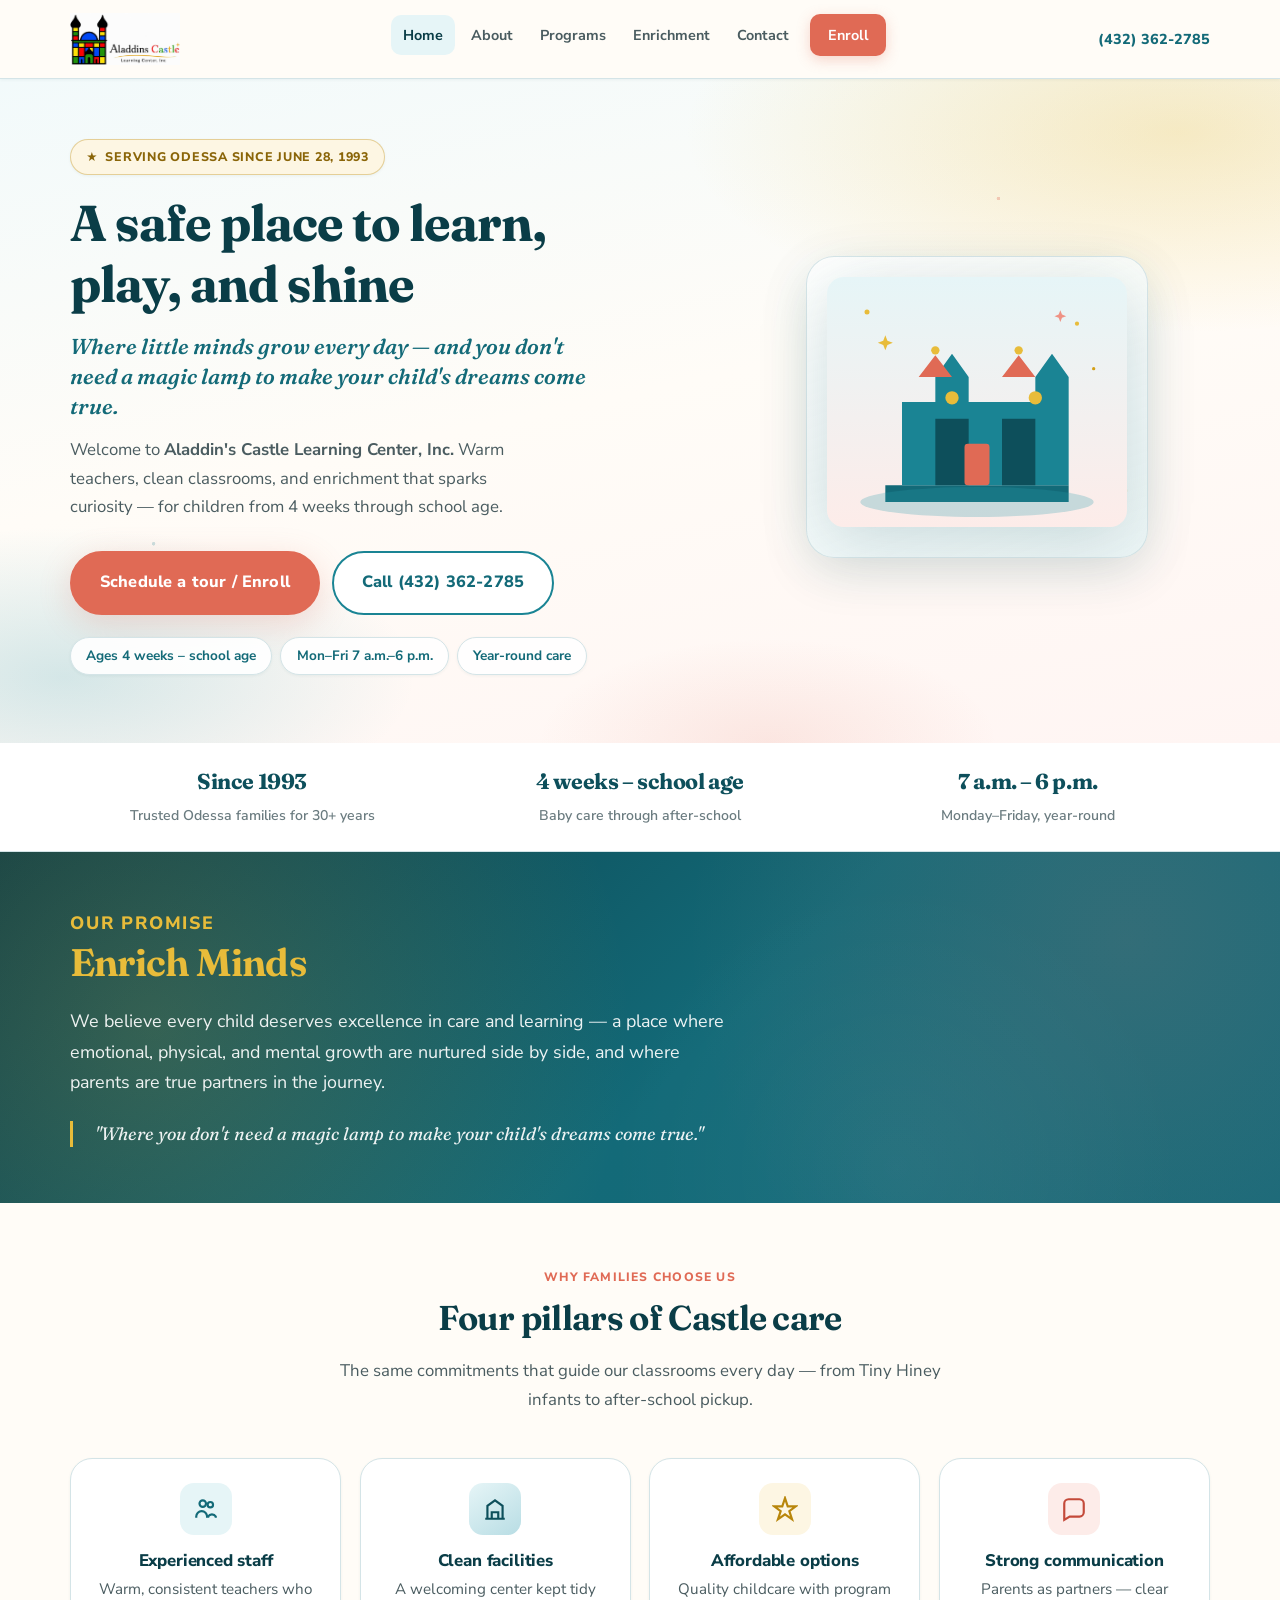
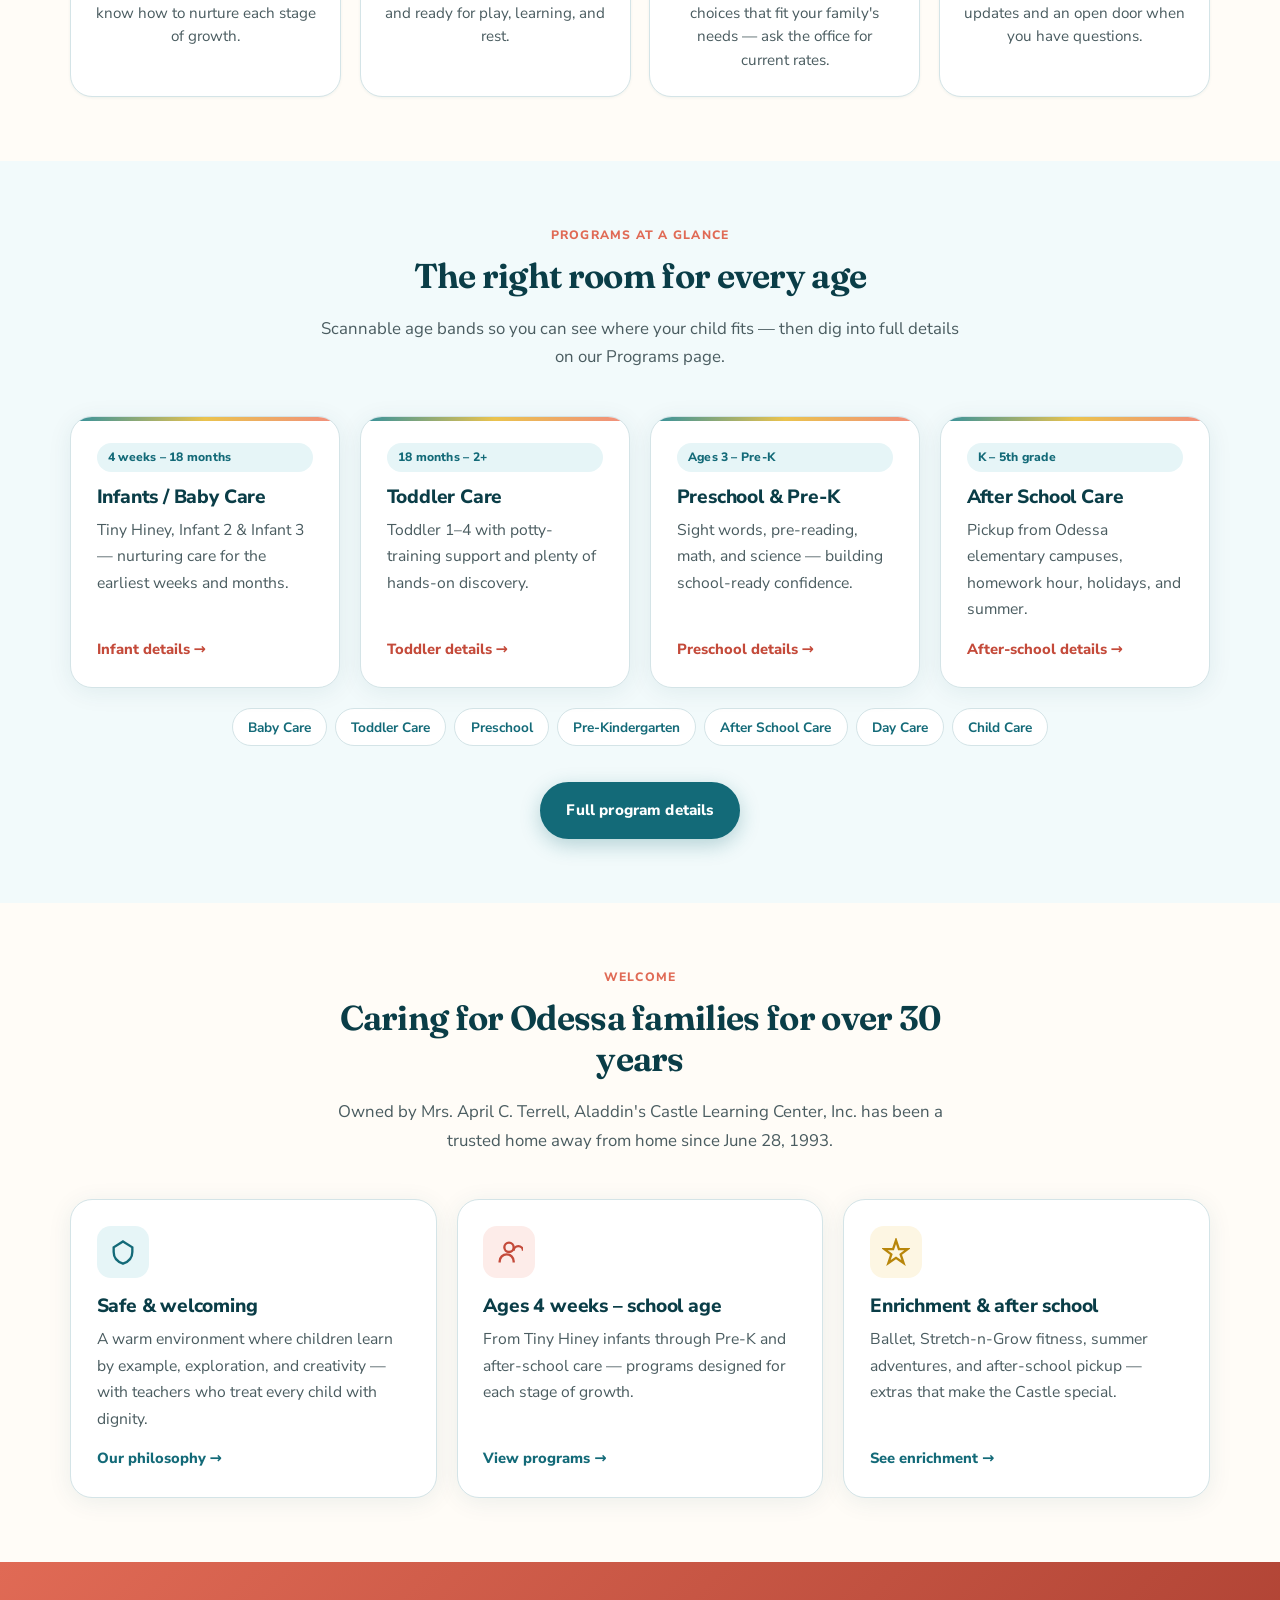
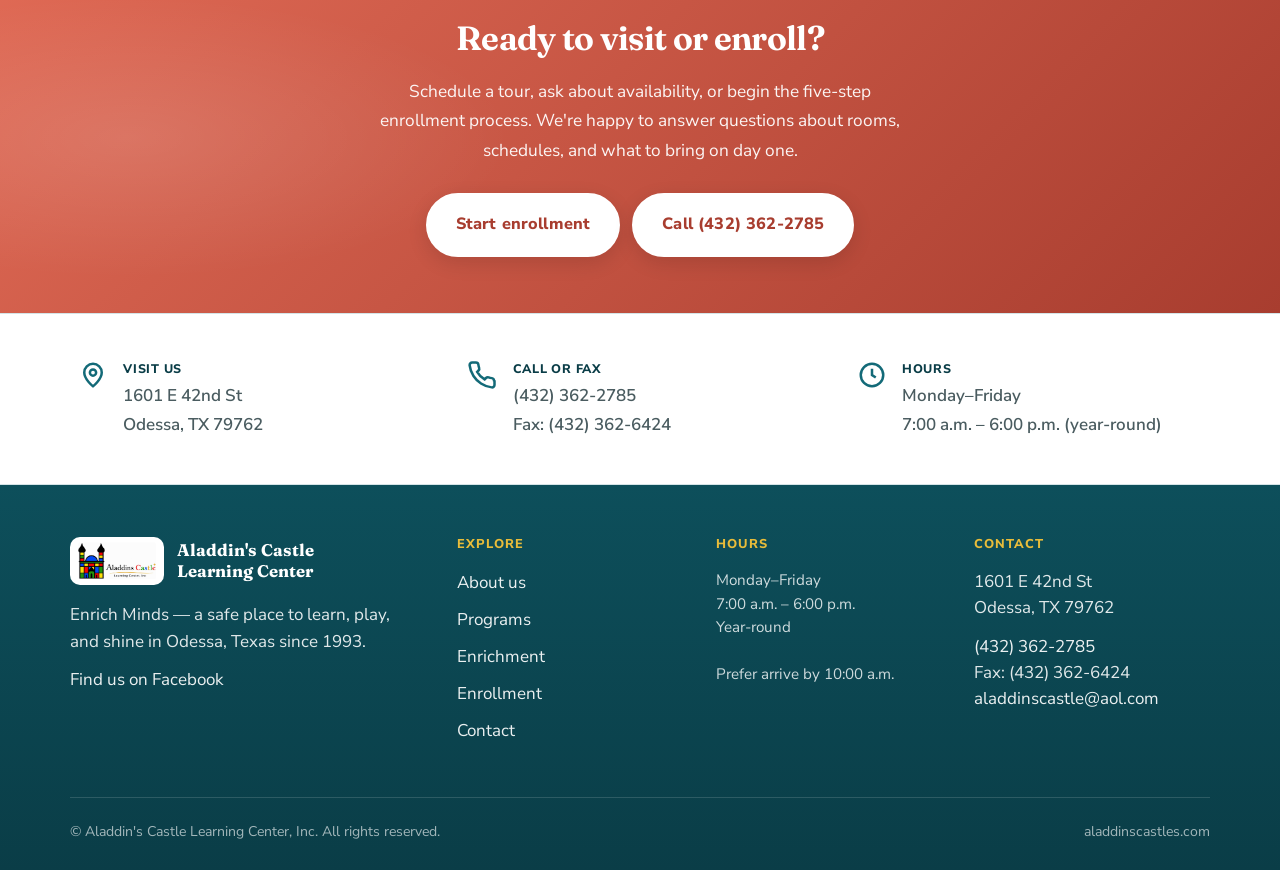
==== index.html @ ee908178 "Publish Aladdin's Castle static site for GitHub Pages" ====
<!DOCTYPE html>
<html lang="en">
<head>
  <meta charset="utf-8">
  <meta name="viewport" content="width=device-width, initial-scale=1">
  <title>Aladdin's Castle Learning Center | Odessa, TX Daycare &amp; Preschool</title>
  <meta name="description" content="Aladdin's Castle Learning Center in Odessa, TX — a safe place to learn, play, and shine since 1993. Baby care through after school. Call (432) 362-2785.">
  <link rel="preconnect" href="https://fonts.googleapis.com">
  <link rel="preconnect" href="https://fonts.gstatic.com" crossorigin>
  <link href="https://fonts.googleapis.com/css2?family=Fraunces:opsz,wght@9..144,550;9..144,650;9..144,700&family=Nunito+Sans:wght@500;600;700;800&display=swap" rel="stylesheet">
  <link rel="stylesheet" href="styles.css">
  <link rel="icon" href="data:image/svg+xml,%3Csvg xmlns='http://www.w3.org/2000/svg' viewBox='0 0 64 64'%3E%3Cpath fill='%23136a78' d='M8 52h48v4H8zm4-4h40L48 28H16zm20-36l6 8h-4v6h-4v-6h-4z'/%3E%3Ccircle cx='32' cy='14' r='3' fill='%23e8bc3a'/%3E%3C/svg%3E">
</head>
<body>
<a class="skip-link" href="#main">Skip to content</a>
<div class="page">
  <header class="site-header">
    <div class="container header-inner">
      <a class="logo" href="index.html">
        <img class="logo-img" src="assets/logo.png" width="963" height="457" alt="Aladdin's Castle Learning Center">
      </a>
      <button type="button" class="nav-toggle" aria-expanded="false" aria-controls="site-nav">
        <span class="nav-toggle-bars" aria-hidden="true"><span></span><span></span><span></span></span>
        <span class="nav-toggle-label">Menu</span>
      </button>
      <nav class="site-nav" id="site-nav" aria-label="Primary">
        <ul>
          <li><a href="index.html" aria-current="page">Home</a></li>
          <li><a href="about.html">About</a></li>
          <li><a href="programs.html">Programs</a></li>
          <li><a href="enrichment.html">Enrichment</a></li>
          <li><a href="contact.html">Contact</a></li>
          <li><a href="enrollment.html" class="nav-cta">Enroll</a></li>
        </ul>
      </nav>
      <div class="header-actions">
        <a class="header-phone" href="tel:+14323622785">(432) 362-2785</a>
      </div>
    </div>
  </header>

  <main id="main">
    <section class="hero">
      <div class="container hero-grid">
        <div>
          <p class="hero-badge"><span aria-hidden="true">★</span> Serving Odessa since June 28, 1993</p>
          <h1>A safe place to learn, play, and shine</h1>
          <p class="hero-tagline">Where little minds grow every day — and you don't need a magic lamp to make your child's dreams come true.</p>
          <p class="hero-lead">Welcome to <strong>Aladdin's Castle Learning Center, Inc.</strong> Warm teachers, clean classrooms, and enrichment that sparks curiosity — for children from 4 weeks through school age.</p>
          <div class="hero-actions">
            <a class="btn btn-coral btn-lg" href="enrollment.html">Schedule a tour / Enroll</a>
            <a class="btn btn-secondary btn-lg" href="tel:+14323622785">Call (432) 362-2785</a>
          </div>
          <div class="pill-row">
            <span class="pill">Ages 4 weeks – school age</span>
            <span class="pill">Mon–Fri 7 a.m.–6 p.m.</span>
            <span class="pill">Year-round care</span>
          </div>
        </div>
        <div class="hero-art" aria-hidden="true">
          <div class="hero-art-frame">
            <svg viewBox="0 0 360 300" role="img" aria-label="">
              <defs>
                <linearGradient id="sky" x1="0" y1="0" x2="0" y2="1">
                  <stop offset="0%" stop-color="#e6f5f7"/>
                  <stop offset="100%" stop-color="#fdece9"/>
                </linearGradient>
              </defs>
              <rect width="360" height="300" rx="20" fill="url(#sky)"/>
              <circle cx="48" cy="42" r="3" fill="#e8bc3a"/>
              <circle cx="300" cy="56" r="2.5" fill="#e8bc3a"/>
              <circle cx="320" cy="110" r="2" fill="#d4a017"/>
              <path d="M70 70l2.5 6.5 6.5 2.5-6.5 2.5L70 88l-2.5-6.5L61 79l6.5-2.5z" fill="#e8bc3a"/>
              <path d="M280 40l2 5 5 2-5 2-2 5-2-5-5-2 5-2z" fill="#f08070" opacity=".85"/>
              <path fill="#136a78" d="M70 250h220v20H70z"/>
              <path fill="#1a8494" d="M90 250V150h40v-30l20-28 20 28v30h40V150h40v-30l20-28 20 28v130H90z"/>
              <path fill="#0d4f5b" d="M130 250V170h40v80zm80 0V170h40v80z"/>
              <rect x="165" y="200" width="30" height="50" rx="4" fill="#e06a55"/>
              <circle cx="150" cy="145" r="8" fill="#e8bc3a"/>
              <circle cx="250" cy="145" r="8" fill="#e8bc3a"/>
              <path fill="#e06a55" d="M110 120l20-26 20 26zm100 0l20-26 20 26z"/>
              <circle cx="130" cy="88" r="5" fill="#e8bc3a"/>
              <circle cx="230" cy="88" r="5" fill="#e8bc3a"/>
              <ellipse cx="180" cy="270" rx="140" ry="18" fill="#2a9aad" opacity=".25"/>
            </svg>
          </div>
        </div>
      </div>
    </section>

    <div class="trust-strip">
      <div class="container trust-grid">
        <div class="trust-item">
          <strong>Since 1993</strong>
          <span>Trusted Odessa families for 30+ years</span>
        </div>
        <div class="trust-item">
          <strong>4 weeks – school age</strong>
          <span>Baby care through after-school</span>
        </div>
        <div class="trust-item">
          <strong>7 a.m. – 6 p.m.</strong>
          <span>Monday–Friday, year-round</span>
        </div>
      </div>
    </div>

    <section class="enrich-band">
      <div class="container">
        <p class="eyebrow" style="color:#e8bc3a;">Our promise</p>
        <h2>Enrich Minds</h2>
        <p>We believe every child deserves excellence in care and learning — a place where emotional, physical, and mental growth are nurtured side by side, and where parents are true partners in the journey.</p>
        <p class="enrich-quote">"Where you don't need a magic lamp to make your child's dreams come true."</p>
      </div>
    </section>

    <section class="section">
      <div class="container">
        <div class="section-header">
          <span class="eyebrow">Why families choose us</span>
          <h2>Four pillars of Castle care</h2>
          <p>The same commitments that guide our classrooms every day — from Tiny Hiney infants to after-school pickup.</p>
        </div>
        <div class="pillar-grid">
          <article class="pillar">
            <div class="pillar-icon" aria-hidden="true">
              <svg width="26" height="26" viewBox="0 0 24 24" fill="none" stroke="#136a78" stroke-width="2"><circle cx="9" cy="7" r="3"/><circle cx="16" cy="8" r="2.5"/><path d="M3 20v-1a5 5 0 0110 0v1M14 20v-1a4 4 0 017 0v1"/></svg>
            </div>
            <h3>Experienced staff</h3>
            <p>Warm, consistent teachers who know how to nurture each stage of growth.</p>
          </article>
          <article class="pillar">
            <div class="pillar-icon teal-deep" aria-hidden="true">
              <svg width="26" height="26" viewBox="0 0 24 24" fill="none" stroke="#0d4f5b" stroke-width="2"><path d="M3 21h18M5 21V9l7-5 7 5v12M9 21v-6h6v6"/></svg>
            </div>
            <h3>Clean facilities</h3>
            <p>A welcoming center kept tidy and ready for play, learning, and rest.</p>
          </article>
          <article class="pillar">
            <div class="pillar-icon gold" aria-hidden="true">
              <svg width="26" height="26" viewBox="0 0 24 24" fill="none" stroke="#b8860b" stroke-width="2"><path d="M12 2l2.5 7.5H22l-6 4.5 2.5 7.5L12 17l-6.5 4.5L8 14 2 9.5h7.5z"/></svg>
            </div>
            <h3>Affordable options</h3>
            <p>Quality childcare with program choices that fit your family's needs — ask the office for current rates.</p>
          </article>
          <article class="pillar">
            <div class="pillar-icon coral" aria-hidden="true">
              <svg width="26" height="26" viewBox="0 0 24 24" fill="none" stroke="#c44a3a" stroke-width="2"><path d="M21 15a4 4 0 01-4 4H8l-5 3V7a4 4 0 014-4h10a4 4 0 014 4z"/></svg>
            </div>
            <h3>Strong communication</h3>
            <p>Parents as partners — clear updates and an open door when you have questions.</p>
          </article>
        </div>
      </div>
    </section>

    <section class="section section-alt">
      <div class="container">
        <div class="section-header">
          <span class="eyebrow">Programs at a glance</span>
          <h2>The right room for every age</h2>
          <p>Scannable age bands so you can see where your child fits — then dig into full details on our Programs page.</p>
        </div>
        <div class="card-grid cols-4">
          <article class="card program-card">
            <span class="age-range">4 weeks – 18 months</span>
            <h3>Infants / Baby Care</h3>
            <p>Tiny Hiney, Infant 2 &amp; Infant 3 — nurturing care for the earliest weeks and months.</p>
            <a class="card-link" href="programs.html#infants">Infant details →</a>
          </article>
          <article class="card program-card">
            <span class="age-range">18 months – 2+</span>
            <h3>Toddler Care</h3>
            <p>Toddler 1–4 with potty-training support and plenty of hands-on discovery.</p>
            <a class="card-link" href="programs.html#toddlers">Toddler details →</a>
          </article>
          <article class="card program-card">
            <span class="age-range">Ages 3 – Pre-K</span>
            <h3>Preschool &amp; Pre-K</h3>
            <p>Sight words, pre-reading, math, and science — building school-ready confidence.</p>
            <a class="card-link" href="programs.html#preschool">Preschool details →</a>
          </article>
          <article class="card program-card">
            <span class="age-range">K – 5th grade</span>
            <h3>After School Care</h3>
            <p>Pickup from Odessa elementary campuses, homework hour, holidays, and summer.</p>
            <a class="card-link" href="enrichment.html#after-school">After-school details →</a>
          </article>
        </div>
        <div class="service-chips" aria-label="Services we offer">
          <span class="service-chip">Baby Care</span>
          <span class="service-chip">Toddler Care</span>
          <span class="service-chip">Preschool</span>
          <span class="service-chip">Pre-Kindergarten</span>
          <span class="service-chip">After School Care</span>
          <span class="service-chip">Day Care</span>
          <span class="service-chip">Child Care</span>
        </div>
        <p style="text-align:center;margin-top:2.25rem;margin-bottom:0;">
          <a class="btn btn-primary" href="programs.html">Full program details</a>
        </p>
      </div>
    </section>

    <section class="section">
      <div class="container">
        <div class="section-header">
          <span class="eyebrow">Welcome</span>
          <h2>Caring for Odessa families for over 30 years</h2>
          <p>Owned by Mrs. April C. Terrell, Aladdin's Castle Learning Center, Inc. has been a trusted home away from home since June 28, 1993.</p>
        </div>
        <div class="card-grid cols-3">
          <article class="card">
            <div class="card-icon" aria-hidden="true">
              <svg width="28" height="28" viewBox="0 0 24 24" fill="none" stroke="#136a78" stroke-width="2"><path d="M12 3l8 5v4c0 5-3.5 8.5-8 10-4.5-1.5-8-5-8-10V8l8-5z"/></svg>
            </div>
            <h3>Safe &amp; welcoming</h3>
            <p>A warm environment where children learn by example, exploration, and creativity — with teachers who treat every child with dignity.</p>
            <a class="card-link" href="about.html">Our philosophy →</a>
          </article>
          <article class="card">
            <div class="card-icon coral" aria-hidden="true">
              <svg width="28" height="28" viewBox="0 0 24 24" fill="none" stroke="#c44a3a" stroke-width="2"><circle cx="12" cy="8" r="4"/><path d="M4 21v-1a6 6 0 0112 0v1M16 11a4 4 0 018 0"/></svg>
            </div>
            <h3>Ages 4 weeks – school age</h3>
            <p>From Tiny Hiney infants through Pre-K and after-school care — programs designed for each stage of growth.</p>
            <a class="card-link" href="programs.html">View programs →</a>
          </article>
          <article class="card">
            <div class="card-icon gold" aria-hidden="true">
              <svg width="28" height="28" viewBox="0 0 24 24" fill="none" stroke="#b8860b" stroke-width="2"><path d="M12 2l2.5 7.5H22l-6 4.5 2.5 7.5L12 17l-6.5 4.5L8 14 2 9.5h7.5z"/></svg>
            </div>
            <h3>Enrichment &amp; after school</h3>
            <p>Ballet, Stretch-n-Grow fitness, summer adventures, and after-school pickup — extras that make the Castle special.</p>
            <a class="card-link" href="enrichment.html">See enrichment →</a>
          </article>
        </div>
      </div>
    </section>

    <section class="cta-band">
      <div class="container">
        <h2>Ready to visit or enroll?</h2>
        <p>Schedule a tour, ask about availability, or begin the five-step enrollment process. We're happy to answer questions about rooms, schedules, and what to bring on day one.</p>
        <div class="cta-actions">
          <a class="btn btn-secondary btn-lg" href="enrollment.html">Start enrollment</a>
          <a class="btn btn-secondary btn-lg" href="tel:+14323622785">Call (432) 362-2785</a>
        </div>
      </div>
    </section>

    <section class="contact-strip">
      <div class="container contact-strip-grid">
        <div class="strip-item">
          <svg viewBox="0 0 24 24" fill="none" stroke="#136a78" stroke-width="2" aria-hidden="true"><path d="M12 21s-7-5.5-7-11a7 7 0 0114 0c0 5.5-7 11-7 11z"/><circle cx="12" cy="10" r="2.5"/></svg>
          <div>
            <strong>Visit us</strong>
            <a href="https://maps.google.com/?q=1601+E+42nd+St,+Odessa,+TX+79762" target="_blank" rel="noopener noreferrer">1601 E 42nd St<br>Odessa, TX 79762</a>
          </div>
        </div>
        <div class="strip-item">
          <svg viewBox="0 0 24 24" fill="none" stroke="#136a78" stroke-width="2" aria-hidden="true"><path d="M22 16.9v3a2 2 0 01-2.2 2 19.8 19.8 0 01-8.6-3.1 19.5 19.5 0 01-6-6A19.8 19.8 0 012.1 4.2 2 2 0 014.1 2h3a2 2 0 012 1.7c.1.9.3 1.8.6 2.6a2 2 0 01-.5 2.1L8.1 9.5a16 16 0 006 6l1.1-1.1a2 2 0 012.1-.5c.8.3 1.7.5 2.6.6a2 2 0 011.7 2z"/></svg>
          <div>
            <strong>Call or fax</strong>
            <a href="tel:+14323622785">(432) 362-2785</a><br>
            <span>Fax: (432) 362-6424</span>
          </div>
        </div>
        <div class="strip-item">
          <svg viewBox="0 0 24 24" fill="none" stroke="#136a78" stroke-width="2" aria-hidden="true"><circle cx="12" cy="12" r="9"/><path d="M12 7v5l3 2"/></svg>
          <div>
            <strong>Hours</strong>
            <span>Monday–Friday<br>7:00 a.m. – 6:00 p.m. (year-round)</span>
          </div>
        </div>
      </div>
    </section>
  </main>

  <footer class="site-footer">
    <div class="container">
      <div class="footer-grid">
        <div>
          <div class="footer-brand">
            <img class="footer-logo" src="assets/logo.png" width="963" height="457" alt="">
            <strong>Aladdin's Castle<br>Learning Center</strong>
          </div>
          <p>Enrich Minds — a safe place to learn, play, and shine in Odessa, Texas since 1993.</p>
          <p><a href="https://facebook.com/146223748731965" target="_blank" rel="noopener noreferrer">Find us on Facebook</a></p>
        </div>
        <div>
          <h3>Explore</h3>
          <ul class="footer-nav">
            <li><a href="about.html">About us</a></li>
            <li><a href="programs.html">Programs</a></li>
            <li><a href="enrichment.html">Enrichment</a></li>
            <li><a href="enrollment.html">Enrollment</a></li>
            <li><a href="contact.html">Contact</a></li>
          </ul>
        </div>
        <div>
          <h3>Hours</h3>
          <p class="footer-hours">Monday–Friday<br>7:00 a.m. – 6:00 p.m.<br>Year-round<br><br>Prefer arrive by 10:00 a.m.</p>
        </div>
        <div>
          <h3>Contact</h3>
          <p>1601 E 42nd St<br>Odessa, TX 79762</p>
          <p><a href="tel:+14323622785">(432) 362-2785</a><br>
          Fax: (432) 362-6424<br>
          <a href="mailto:aladdinscastle@aol.com">aladdinscastle@aol.com</a></p>
        </div>
      </div>
      <div class="footer-bottom">
        <span>© Aladdin's Castle Learning Center, Inc. All rights reserved.</span>
        <span>aladdinscastles.com</span>
      </div>
    </div>
  </footer>
</div>
<script src="main.js"></script>
</body>
</html>
---- styles.css ----
/* Aladdin's Castle Learning Center — distinctive daycare brand
   Soft teal / warm coral / soft gold / cream — castle-inspired, not agency purple */

:root {
  --teal-950: #0a3d47;
  --teal-900: #0d4f5b;
  --teal-800: #136a78;
  --teal-700: #1a8494;
  --teal-600: #2a9aad;
  --teal-200: #b8dde4;
  --teal-100: #e6f5f7;
  --teal-50: #f2fafb;
  --coral-800: #a83d2f;
  --coral-700: #c44a3a;
  --coral-600: #e06a55;
  --coral-500: #f08070;
  --coral-100: #fdece9;
  --coral-50: #fff5f3;
  --gold-800: #8a6508;
  --gold-700: #b8860b;
  --gold-600: #d4a017;
  --gold-500: #e8bc3a;
  --gold-100: #fdf6e3;
  --gold-50: #fffbf0;
  --ink: #1a2b2e;
  --ink-muted: #4a5c60;
  --ink-soft: #6b7c80;
  --cream: #fffcf7;
  --cream-deep: #f7f0e6;
  --white: #ffffff;
  --border: #d4e4e7;
  --border-soft: #e8f0f2;
  --shadow-sm: 0 1px 3px rgba(13, 79, 91, 0.06);
  --shadow: 0 4px 24px rgba(13, 79, 91, 0.08);
  --shadow-lg: 0 16px 48px rgba(13, 79, 91, 0.12);
  --shadow-glow: 0 8px 32px rgba(224, 106, 85, 0.22);
  --radius: 14px;
  --radius-lg: 22px;
  --radius-xl: 28px;
  --font: "Nunito Sans", "Segoe UI", system-ui, -apple-system, BlinkMacSystemFont, "Helvetica Neue", Arial, sans-serif;
  --font-display: "Fraunces", Georgia, "Times New Roman", serif;
  --max: 1140px;
  --header-h: 78px;
  --ease: cubic-bezier(0.22, 1, 0.36, 1);
}

*, *::before, *::after { box-sizing: border-box; }

html { scroll-behavior: smooth; }

body {
  margin: 0;
  font-family: var(--font);
  font-size: 1.0625rem;
  line-height: 1.7;
  color: var(--ink);
  background: var(--cream);
  -webkit-font-smoothing: antialiased;
  -moz-osx-font-smoothing: grayscale;
}

img { max-width: 100%; height: auto; display: block; }

a {
  color: var(--teal-800);
  text-decoration-thickness: 1.5px;
  text-underline-offset: 3px;
  transition: color 0.15s var(--ease);
}
a:hover { color: var(--coral-700); }
a:focus-visible {
  outline: 3px solid var(--gold-500);
  outline-offset: 3px;
  border-radius: 4px;
}

h1, h2, h3, h4 {
  font-family: var(--font-display);
  line-height: 1.2;
  font-weight: 650;
  color: var(--teal-950);
  margin: 0 0 0.55em;
  letter-spacing: -0.02em;
}

h1 { font-size: clamp(2rem, 4.5vw, 3.15rem); font-weight: 700; }
h2 { font-size: clamp(1.55rem, 3.2vw, 2.15rem); }
h3 { font-size: 1.2rem; font-family: var(--font); font-weight: 800; letter-spacing: -0.01em; }
p { margin: 0 0 1em; }
ul, ol { margin: 0 0 1em; padding-left: 1.35em; }
li { margin-bottom: 0.45em; }

.container {
  width: min(100% - 2.25rem, var(--max));
  margin-inline: auto;
}

.sr-only {
  position: absolute;
  width: 1px; height: 1px;
  padding: 0; margin: -1px;
  overflow: hidden; clip: rect(0,0,0,0);
  white-space: nowrap; border: 0;
}

/* —— Header —— */
.site-header {
  position: sticky;
  top: 0;
  z-index: 100;
  background: rgba(255, 252, 247, 0.92);
  backdrop-filter: blur(14px) saturate(1.2);
  -webkit-backdrop-filter: blur(14px) saturate(1.2);
  border-bottom: 1px solid var(--border);
  box-shadow: var(--shadow-sm);
}

.header-inner {
  display: flex;
  align-items: center;
  justify-content: space-between;
  gap: 1rem;
  min-height: var(--header-h);
  padding: 0.55rem 0;
}

.logo {
  display: flex;
  align-items: center;
  gap: 0.65rem;
  text-decoration: none;
  color: var(--teal-950);
  flex-shrink: 0;
  max-width: min(280px, 58vw);
}
.logo:hover { opacity: 0.92; }
.logo:focus-visible { outline-offset: 4px; }

.logo-img {
  height: 52px;
  width: auto;
  max-width: 100%;
  object-fit: contain;
  object-position: left center;
}

.logo-fallback {
  display: flex;
  flex-direction: column;
  line-height: 1.15;
}
.logo-fallback strong {
  font-family: var(--font-display);
  font-size: 1.05rem;
  letter-spacing: -0.02em;
}
.logo-fallback span {
  font-size: 0.72rem;
  font-weight: 700;
  color: var(--coral-600);
  letter-spacing: 0.03em;
  text-transform: uppercase;
}

.header-actions {
  display: none;
  align-items: center;
  gap: 0.65rem;
  flex-shrink: 0;
}
@media (min-width: 1100px) {
  .header-actions { display: flex; }
}

.header-phone {
  display: inline-flex;
  align-items: center;
  gap: 0.35rem;
  font-weight: 800;
  font-size: 0.9rem;
  color: var(--teal-800);
  text-decoration: none;
  white-space: nowrap;
}
.header-phone:hover { color: var(--coral-700); }

.nav-toggle {
  display: none;
  align-items: center;
  justify-content: center;
  gap: 0.45rem;
  background: var(--teal-100);
  border: 2px solid var(--teal-700);
  border-radius: 10px;
  padding: 0.5rem 0.85rem;
  cursor: pointer;
  color: var(--teal-900);
  font-size: 0.85rem;
  font-weight: 800;
  font-family: inherit;
}
.nav-toggle:focus-visible {
  outline: 3px solid var(--gold-500);
  outline-offset: 2px;
}
.nav-toggle-bars {
  display: flex;
  flex-direction: column;
  gap: 4px;
  width: 18px;
}
.nav-toggle-bars span {
  display: block;
  height: 2.5px;
  background: var(--teal-900);
  border-radius: 2px;
  transition: transform 0.2s var(--ease), opacity 0.2s;
}
.nav-toggle[aria-expanded="true"] .nav-toggle-bars span:nth-child(1) {
  transform: translateY(6.5px) rotate(45deg);
}
.nav-toggle[aria-expanded="true"] .nav-toggle-bars span:nth-child(2) {
  opacity: 0;
}
.nav-toggle[aria-expanded="true"] .nav-toggle-bars span:nth-child(3) {
  transform: translateY(-6.5px) rotate(-45deg);
}

.site-nav ul {
  display: flex;
  flex-wrap: wrap;
  gap: 0.1rem 0.2rem;
  list-style: none;
  margin: 0;
  padding: 0;
  align-items: center;
}

.site-nav a {
  display: block;
  padding: 0.5rem 0.75rem;
  text-decoration: none;
  color: var(--ink-muted);
  font-weight: 700;
  font-size: 0.9rem;
  border-radius: 10px;
  transition: background 0.15s, color 0.15s;
}
.site-nav a:hover,
.site-nav a[aria-current="page"] {
  background: var(--teal-100);
  color: var(--teal-950);
}
.site-nav a.nav-cta {
  background: var(--coral-600);
  color: var(--white);
  margin-left: 0.35rem;
  padding: 0.55rem 1.1rem;
  box-shadow: 0 4px 14px rgba(224, 106, 85, 0.28);
}
.site-nav a.nav-cta:hover,
.site-nav a.nav-cta[aria-current="page"] {
  background: var(--coral-700);
  color: var(--white);
}

@media (max-width: 900px) {
  .nav-toggle { display: inline-flex; }
  .site-header { position: relative; }
  .site-header .container { position: relative; }
  .site-nav {
    display: none;
    position: absolute;
    left: 0; right: 0;
    top: 100%;
    background: var(--cream);
    border-bottom: 1px solid var(--border);
    box-shadow: var(--shadow-lg);
    padding: 0.85rem 1.15rem 1.35rem;
    z-index: 99;
  }
  .site-nav.is-open { display: block; }
  .site-nav ul {
    flex-direction: column;
    align-items: stretch;
    gap: 0.3rem;
  }
  .site-nav a {
    padding: 0.85rem 1rem;
    font-size: 1.05rem;
  }
  .site-nav a.nav-cta {
    margin-left: 0;
    text-align: center;
    margin-top: 0.35rem;
  }
  .logo-img { height: 44px; }
}

/* —— Hero —— */
.hero {
  position: relative;
  overflow: hidden;
  background:
    radial-gradient(ellipse 70% 55% at 92% 8%, rgba(232, 188, 58, 0.28), transparent 55%),
    radial-gradient(ellipse 55% 45% at 5% 90%, rgba(42, 154, 173, 0.2), transparent 50%),
    radial-gradient(ellipse 40% 35% at 60% 100%, rgba(224, 106, 85, 0.12), transparent 45%),
    linear-gradient(168deg, var(--teal-50) 0%, var(--cream) 48%, var(--coral-50) 100%);
  padding: 3.75rem 0 4.25rem;
}

.hero::after {
  content: "";
  position: absolute;
  inset: 0;
  background-image:
    radial-gradient(circle at 18% 22%, rgba(232, 188, 58, 0.45) 0 1.5px, transparent 2px),
    radial-gradient(circle at 78% 18%, rgba(224, 106, 85, 0.35) 0 1.5px, transparent 2px),
    radial-gradient(circle at 88% 62%, rgba(232, 188, 58, 0.4) 0 1px, transparent 2px),
    radial-gradient(circle at 12% 70%, rgba(26, 132, 148, 0.25) 0 1.5px, transparent 2px);
  pointer-events: none;
  opacity: 0.9;
}

.hero .container { position: relative; z-index: 1; }

.hero-grid {
  display: grid;
  gap: 2.75rem;
  align-items: center;
}
@media (min-width: 860px) {
  .hero-grid {
    grid-template-columns: 1.2fr 0.9fr;
    gap: 3.25rem;
  }
}

.hero-badge {
  display: inline-flex;
  align-items: center;
  gap: 0.45rem;
  background: var(--gold-100);
  color: var(--gold-800);
  font-size: 0.78rem;
  font-weight: 800;
  letter-spacing: 0.06em;
  text-transform: uppercase;
  padding: 0.4rem 0.95rem;
  border-radius: 999px;
  border: 1px solid rgba(184, 134, 11, 0.35);
  margin-bottom: 1.15rem;
  box-shadow: var(--shadow-sm);
}

.hero h1 { margin-bottom: 0.35em; max-width: 16ch; }

.hero-tagline {
  font-family: var(--font-display);
  font-size: clamp(1.1rem, 2.4vw, 1.35rem);
  color: var(--teal-800);
  font-weight: 550;
  font-style: italic;
  margin-bottom: 0.85rem;
  max-width: 38ch;
  line-height: 1.4;
}

.hero-lead {
  color: var(--ink-muted);
  max-width: 44ch;
  margin-bottom: 1.85rem;
  font-size: 1.05rem;
}

.hero-actions {
  display: flex;
  flex-wrap: wrap;
  gap: 0.75rem;
  margin-bottom: 0.25rem;
}

.hero-art {
  display: flex;
  justify-content: center;
  align-items: center;
  position: relative;
}
.hero-art svg {
  width: min(100%, 380px);
  height: auto;
  filter: drop-shadow(0 12px 32px rgba(13, 79, 91, 0.18));
}
.hero-art-frame {
  background: linear-gradient(160deg, rgba(255,255,255,0.85), rgba(230,245,247,0.7));
  border: 1px solid rgba(212, 228, 231, 0.9);
  border-radius: var(--radius-xl);
  padding: 1.25rem;
  box-shadow: var(--shadow-lg);
}

/* —— Buttons —— */
.btn {
  display: inline-flex;
  align-items: center;
  justify-content: center;
  gap: 0.45rem;
  padding: 0.85rem 1.5rem;
  font-weight: 800;
  font-size: 0.95rem;
  border-radius: 999px;
  text-decoration: none;
  border: 2px solid transparent;
  cursor: pointer;
  transition: background 0.15s, color 0.15s, border-color 0.15s, transform 0.12s, box-shadow 0.15s;
  font-family: inherit;
  letter-spacing: 0.01em;
}
.btn:active { transform: scale(0.98); }
.btn:focus-visible {
  outline: 3px solid var(--gold-500);
  outline-offset: 3px;
}

.btn-primary {
  background: var(--teal-800);
  color: var(--white);
  border-color: var(--teal-800);
  box-shadow: 0 6px 20px rgba(19, 106, 120, 0.28);
}
.btn-primary:hover {
  background: var(--teal-950);
  color: var(--white);
  border-color: var(--teal-950);
  box-shadow: 0 8px 24px rgba(13, 79, 91, 0.32);
}

.btn-secondary {
  background: var(--white);
  color: var(--teal-800);
  border-color: var(--teal-700);
}
.btn-secondary:hover {
  background: var(--teal-100);
  color: var(--teal-950);
}

.btn-coral {
  background: var(--coral-600);
  color: var(--white);
  border-color: var(--coral-600);
  box-shadow: var(--shadow-glow);
}
.btn-coral:hover {
  background: var(--coral-700);
  color: var(--white);
  border-color: var(--coral-700);
}

.btn-ghost {
  background: transparent;
  color: var(--teal-800);
  border-color: transparent;
  text-decoration: underline;
  text-underline-offset: 3px;
  padding-inline: 0.75rem;
}
.btn-ghost:hover { color: var(--coral-700); background: transparent; }

.btn-lg {
  padding: 1rem 1.75rem;
  font-size: 1.02rem;
}

/* —— Sections —— */
.section {
  padding: 4rem 0;
}
.section-alt {
  background: var(--teal-50);
}
.section-gold {
  background: linear-gradient(180deg, var(--gold-50) 0%, var(--cream) 100%);
}
.section-cream {
  background: var(--cream-deep);
}

.section-header {
  text-align: center;
  max-width: 40rem;
  margin: 0 auto 2.75rem;
}
.section-header p {
  color: var(--ink-muted);
  margin-bottom: 0;
  font-size: 1.05rem;
}

.eyebrow {
  display: block;
  font-size: 0.76rem;
  font-weight: 800;
  letter-spacing: 0.1em;
  text-transform: uppercase;
  color: var(--coral-600);
  margin-bottom: 0.55rem;
}

/* —— Trust / stats strip —— */
.trust-strip {
  background: var(--white);
  border-bottom: 1px solid var(--border);
  padding: 1.35rem 0;
}
.trust-grid {
  display: grid;
  gap: 1rem;
  grid-template-columns: 1fr;
  text-align: center;
}
@media (min-width: 640px) {
  .trust-grid { grid-template-columns: repeat(3, 1fr); gap: 1.5rem; }
}
.trust-item strong {
  display: block;
  font-family: var(--font-display);
  font-size: 1.35rem;
  color: var(--teal-900);
  font-weight: 700;
  letter-spacing: -0.02em;
}
.trust-item span {
  font-size: 0.88rem;
  color: var(--ink-soft);
  font-weight: 600;
}

/* —— Pillars —— */
.pillar-grid {
  display: grid;
  gap: 1.15rem;
  grid-template-columns: 1fr;
}
@media (min-width: 560px) {
  .pillar-grid { grid-template-columns: repeat(2, 1fr); }
}
@media (min-width: 900px) {
  .pillar-grid { grid-template-columns: repeat(4, 1fr); }
}

.pillar {
  background: var(--white);
  border: 1px solid var(--border);
  border-radius: var(--radius-lg);
  padding: 1.5rem 1.35rem;
  text-align: center;
  box-shadow: var(--shadow-sm);
  transition: transform 0.2s var(--ease), box-shadow 0.2s;
}
.pillar:hover {
  transform: translateY(-3px);
  box-shadow: var(--shadow);
}
.pillar-icon {
  width: 52px;
  height: 52px;
  margin: 0 auto 1rem;
  border-radius: 14px;
  display: flex;
  align-items: center;
  justify-content: center;
  background: var(--teal-100);
}
.pillar-icon.coral { background: var(--coral-100); }
.pillar-icon.gold { background: var(--gold-100); }
.pillar-icon.teal-deep { background: linear-gradient(145deg, var(--teal-100), var(--teal-200)); }
.pillar h3 {
  font-size: 1.05rem;
  margin-bottom: 0.4em;
}
.pillar p {
  color: var(--ink-muted);
  font-size: 0.95rem;
  margin: 0;
  line-height: 1.55;
}

/* —— Cards —— */
.card-grid {
  display: grid;
  gap: 1.25rem;
  grid-template-columns: 1fr;
}
@media (min-width: 560px) {
  .card-grid { grid-template-columns: repeat(2, 1fr); }
}
@media (min-width: 900px) {
  .card-grid.cols-3 { grid-template-columns: repeat(3, 1fr); }
  .card-grid.cols-4 { grid-template-columns: repeat(4, 1fr); }
}

.card {
  background: var(--white);
  border: 1px solid var(--border);
  border-radius: var(--radius-lg);
  padding: 1.6rem;
  box-shadow: var(--shadow);
  transition: box-shadow 0.22s var(--ease), transform 0.22s var(--ease), border-color 0.22s;
  display: flex;
  flex-direction: column;
}
.card:hover {
  box-shadow: var(--shadow-lg);
  transform: translateY(-3px);
  border-color: var(--teal-200);
}
.card-icon {
  width: 52px;
  height: 52px;
  margin-bottom: 1.1rem;
  border-radius: 14px;
  display: flex;
  align-items: center;
  justify-content: center;
  background: var(--teal-100);
  flex-shrink: 0;
}
.card-icon.coral { background: var(--coral-100); }
.card-icon.gold { background: var(--gold-100); }
.card h3 { margin-bottom: 0.4em; }
.card p {
  color: var(--ink-muted);
  font-size: 0.98rem;
  margin-bottom: 0.85rem;
  flex: 1;
}
.card a.card-link {
  font-weight: 800;
  font-size: 0.92rem;
  text-decoration: none;
  margin-top: auto;
}
.card a.card-link:hover { text-decoration: underline; }

.age-range {
  display: inline-block;
  font-size: 0.76rem;
  font-weight: 800;
  color: var(--teal-800);
  background: var(--teal-100);
  padding: 0.28rem 0.7rem;
  border-radius: 999px;
  margin-bottom: 0.85rem;
  letter-spacing: 0.02em;
}

.program-card {
  position: relative;
  overflow: hidden;
}
.program-card::before {
  content: "";
  position: absolute;
  top: 0; left: 0; right: 0;
  height: 4px;
  background: linear-gradient(90deg, var(--teal-700), var(--gold-500), var(--coral-500));
  opacity: 0.9;
}
.program-card a.card-link { color: var(--coral-700); }

/* —— Enrich Minds band —— */
.enrich-band {
  background: linear-gradient(135deg, var(--teal-950) 0%, var(--teal-800) 55%, #156a7a 100%);
  color: var(--white);
  padding: 3.5rem 0;
  position: relative;
  overflow: hidden;
}
.enrich-band::before {
  content: "";
  position: absolute;
  inset: 0;
  background:
    radial-gradient(circle at 12% 50%, rgba(232, 188, 58, 0.18), transparent 42%),
    radial-gradient(circle at 88% 25%, rgba(240, 128, 112, 0.14), transparent 38%),
    radial-gradient(circle at 70% 90%, rgba(255,255,255,0.05), transparent 30%);
  pointer-events: none;
}
.enrich-band .container { position: relative; }
.enrich-band h2 {
  color: var(--gold-500);
  font-size: clamp(1.75rem, 3.5vw, 2.4rem);
}
.enrich-band p {
  color: rgba(255,255,255,0.92);
  max-width: 42rem;
  font-size: 1.12rem;
  margin-bottom: 0;
}
.enrich-quote {
  font-family: var(--font-display);
  font-style: italic;
  font-size: clamp(1.15rem, 2.2vw, 1.35rem);
  border-left: 3px solid var(--gold-500);
  padding-left: 1.35rem;
  margin-top: 1.5rem;
  color: rgba(255,255,255,0.97);
  line-height: 1.45;
  max-width: 36rem;
}

/* —— Contact strip —— */
.contact-strip {
  background: var(--white);
  border-top: 1px solid var(--border);
  border-bottom: 1px solid var(--border);
  padding: 2.25rem 0;
}
.contact-strip-grid {
  display: grid;
  gap: 1.35rem;
}
@media (min-width: 700px) {
  .contact-strip-grid {
    grid-template-columns: repeat(3, 1fr);
    gap: 1.75rem;
  }
}
.strip-item {
  display: flex;
  gap: 0.95rem;
  align-items: flex-start;
  padding: 0.5rem;
  border-radius: var(--radius);
}
.strip-item svg {
  flex-shrink: 0;
  width: 30px;
  height: 30px;
  margin-top: 2px;
}
.strip-item strong {
  display: block;
  color: var(--teal-950);
  font-size: 0.78rem;
  text-transform: uppercase;
  letter-spacing: 0.06em;
  margin-bottom: 0.2rem;
  font-weight: 800;
}
.strip-item a, .strip-item span {
  color: var(--ink-muted);
  text-decoration: none;
  font-weight: 600;
  line-height: 1.45;
}
.strip-item a:hover { color: var(--coral-700); text-decoration: underline; }

/* —— CTA band —— */
.cta-band {
  background:
    radial-gradient(ellipse 60% 80% at 10% 50%, rgba(255,255,255,0.12), transparent 50%),
    linear-gradient(135deg, var(--coral-600) 0%, var(--coral-800) 100%);
  color: var(--white);
  padding: 3.5rem 0;
  text-align: center;
  position: relative;
  overflow: hidden;
}
.cta-band h2 {
  color: var(--white);
  font-size: clamp(1.6rem, 3vw, 2.1rem);
}
.cta-band p {
  color: rgba(255,255,255,0.94);
  max-width: 34rem;
  margin: 0 auto 1.75rem;
  font-size: 1.08rem;
}
.cta-band .btn-secondary {
  background: var(--white);
  color: var(--coral-800);
  border-color: var(--white);
  box-shadow: 0 6px 20px rgba(0,0,0,0.12);
}
.cta-band .btn-secondary:hover {
  background: var(--gold-100);
  color: var(--coral-800);
  border-color: var(--gold-100);
}
.cta-actions {
  display: flex;
  flex-wrap: wrap;
  gap: 0.75rem;
  justify-content: center;
}

/* —— Page hero (inner pages) —— */
.page-hero {
  position: relative;
  overflow: hidden;
  background:
    radial-gradient(ellipse 50% 80% at 95% 20%, rgba(232, 188, 58, 0.2), transparent 50%),
    linear-gradient(135deg, var(--teal-50) 0%, var(--cream) 55%, var(--gold-50) 100%);
  padding: 3rem 0 2.75rem;
  border-bottom: 1px solid var(--border);
}
.page-hero h1 { margin-bottom: 0.35em; }
.page-hero .lead {
  color: var(--ink-muted);
  max-width: 42rem;
  margin: 0;
  font-size: 1.12rem;
  line-height: 1.6;
}
.page-hero-actions {
  display: flex;
  flex-wrap: wrap;
  gap: 0.65rem;
  margin-top: 1.5rem;
}

/* —— Content layout —— */
.prose { max-width: 44rem; }
.prose h2 { margin-top: 2.25rem; }
.prose h2:first-child { margin-top: 0; }

.two-col {
  display: grid;
  gap: 2.25rem;
}
@media (min-width: 860px) {
  .two-col {
    grid-template-columns: 1.25fr 0.85fr;
    gap: 3.25rem;
    align-items: start;
  }
}

.sidebar-card {
  background: var(--white);
  border: 1px solid var(--border);
  border-radius: var(--radius-lg);
  padding: 1.65rem;
  box-shadow: var(--shadow);
  position: sticky;
  top: calc(var(--header-h) + 1rem);
}
.sidebar-card h3 {
  font-size: 1.05rem;
  margin-bottom: 0.85rem;
  padding-bottom: 0.85rem;
  border-bottom: 3px solid var(--gold-500);
}
.sidebar-card dl { margin: 0; }
.sidebar-card dt {
  font-weight: 800;
  font-size: 0.75rem;
  text-transform: uppercase;
  letter-spacing: 0.06em;
  color: var(--teal-800);
  margin-top: 1.05rem;
}
.sidebar-card dt:first-child { margin-top: 0; }
.sidebar-card dd {
  margin: 0.3rem 0 0;
  color: var(--ink-muted);
  font-weight: 600;
}
.sidebar-card dd a {
  text-decoration: none;
  font-weight: 700;
}
.sidebar-card dd a:hover { text-decoration: underline; }

/* —— Program jump nav —— */
.program-jump {
  display: flex;
  flex-wrap: wrap;
  gap: 0.5rem;
  justify-content: center;
  margin-bottom: 2.5rem;
}
.program-jump a {
  display: inline-flex;
  padding: 0.5rem 1rem;
  background: var(--white);
  border: 1.5px solid var(--border);
  border-radius: 999px;
  text-decoration: none;
  font-weight: 800;
  font-size: 0.88rem;
  color: var(--teal-800);
  transition: background 0.15s, border-color 0.15s, color 0.15s;
}
.program-jump a:hover {
  background: var(--teal-100);
  border-color: var(--teal-600);
  color: var(--teal-950);
}

/* —— Program groups —— */
.program-group {
  margin-bottom: 3.25rem;
  scroll-margin-top: calc(var(--header-h) + 1rem);
}
.program-group:last-child { margin-bottom: 0; }
.program-group > h2 {
  display: flex;
  align-items: center;
  gap: 0.75rem;
  margin-bottom: 0.45rem;
}
.program-group > .group-intro {
  color: var(--ink-muted);
  margin-bottom: 1.6rem;
  max-width: 42rem;
  font-size: 1.05rem;
}

.program-list {
  display: grid;
  gap: 1rem;
}
.program-item {
  background: var(--white);
  border: 1px solid var(--border);
  border-radius: var(--radius);
  padding: 1.35rem 1.45rem;
  display: grid;
  gap: 0.4rem;
  box-shadow: var(--shadow-sm);
  transition: box-shadow 0.2s, border-color 0.2s;
}
.program-item:hover {
  box-shadow: var(--shadow);
  border-color: var(--teal-200);
}
@media (min-width: 600px) {
  .program-item {
    grid-template-columns: 150px 1fr;
    gap: 1.35rem;
    align-items: baseline;
  }
}
.program-item .ages {
  font-weight: 800;
  font-size: 0.82rem;
  color: var(--coral-800);
  background: var(--coral-100);
  padding: 0.4rem 0.7rem;
  border-radius: 10px;
  text-align: center;
  white-space: nowrap;
}
.program-item h3 {
  font-size: 1.12rem;
  margin: 0 0 0.3em;
}
.program-item p {
  margin: 0;
  color: var(--ink-muted);
  font-size: 0.98rem;
}

/* —— Steps —— */
.steps {
  list-style: none;
  margin: 0;
  padding: 0;
  counter-reset: step;
  display: grid;
  gap: 1.15rem;
}
.steps li {
  counter-increment: step;
  background: var(--white);
  border: 1px solid var(--border);
  border-radius: var(--radius);
  padding: 1.4rem 1.4rem 1.4rem 4.75rem;
  position: relative;
  margin: 0;
  box-shadow: var(--shadow-sm);
  transition: box-shadow 0.2s;
}
.steps li:hover { box-shadow: var(--shadow); }
.steps li::before {
  content: counter(step);
  position: absolute;
  left: 1.2rem;
  top: 1.3rem;
  width: 2.55rem;
  height: 2.55rem;
  background: linear-gradient(145deg, var(--teal-700), var(--teal-900));
  color: var(--white);
  border-radius: 50%;
  display: flex;
  align-items: center;
  justify-content: center;
  font-weight: 800;
  font-size: 1.05rem;
  font-family: var(--font);
  box-shadow: 0 4px 12px rgba(19, 106, 120, 0.3);
}

/* —— Callout —— */
.callout-note {
  background: var(--gold-50);
  border: 2px dashed var(--gold-600);
  border-radius: var(--radius);
  padding: 1.35rem 1.45rem;
  margin: 1.5rem 0;
}
.callout-note strong {
  display: block;
  color: var(--gold-800);
  font-size: 0.78rem;
  text-transform: uppercase;
  letter-spacing: 0.07em;
  margin-bottom: 0.45rem;
  font-weight: 800;
}
.callout-note p { margin: 0; color: var(--ink); }
.callout-note.solid { border-style: solid; }

/* —— Form —— */
.contact-form {
  background: var(--white);
  border: 1px solid var(--border);
  border-radius: var(--radius-lg);
  padding: 1.85rem;
  box-shadow: var(--shadow);
}
.form-row { margin-bottom: 1.2rem; }
.form-row label {
  display: block;
  font-weight: 800;
  font-size: 0.9rem;
  color: var(--teal-950);
  margin-bottom: 0.4rem;
}
.form-row .hint {
  font-weight: 500;
  color: var(--ink-soft);
  font-size: 0.85rem;
}
.form-row input,
.form-row select,
.form-row textarea {
  width: 100%;
  padding: 0.8rem 1rem;
  font-size: 1rem;
  font-family: inherit;
  border: 2px solid var(--border);
  border-radius: 10px;
  background: var(--cream);
  color: var(--ink);
  transition: border-color 0.15s, background 0.15s, box-shadow 0.15s;
}
.form-row input:focus,
.form-row select:focus,
.form-row textarea:focus {
  outline: none;
  border-color: var(--teal-600);
  background: var(--white);
  box-shadow: 0 0 0 4px rgba(42, 154, 173, 0.15);
}
.form-row textarea { min-height: 150px; resize: vertical; }
.form-actions { margin-top: 1.6rem; }
.form-note {
  font-size: 0.88rem;
  color: var(--ink-soft);
  margin-top: 1.1rem;
  margin-bottom: 0;
  line-height: 1.55;
}

.map-link {
  display: inline-flex;
  align-items: center;
  gap: 0.5rem;
  margin-top: 1.1rem;
  font-weight: 800;
}

.info-list {
  list-style: none;
  padding: 0;
  margin: 0 0 1.5rem;
}
.info-list li {
  padding: 0.8rem 0;
  border-bottom: 1px solid var(--border-soft);
  display: grid;
  gap: 0.2rem;
  margin: 0;
}
.info-list li:last-child { border-bottom: none; }
.info-list strong {
  color: var(--teal-950);
  font-size: 0.78rem;
  text-transform: uppercase;
  letter-spacing: 0.05em;
  font-weight: 800;
}
.info-list a { font-weight: 700; text-decoration: none; }
.info-list a:hover { text-decoration: underline; }

/* —— Feature list —— */
.feature-list {
  list-style: none;
  padding: 0;
  margin: 0 0 1.5rem;
}
.feature-list li {
  position: relative;
  padding: 0.55rem 0 0.55rem 1.85rem;
  margin: 0;
  color: var(--ink-muted);
}
.feature-list li::before {
  content: "";
  position: absolute;
  left: 0;
  top: 0.95rem;
  width: 11px;
  height: 11px;
  background: var(--gold-500);
  border-radius: 50%;
  box-shadow: 0 0 0 3px var(--gold-100);
}

/* —— Services chips —— */
.service-chips {
  display: flex;
  flex-wrap: wrap;
  gap: 0.5rem;
  margin: 1.25rem 0 0;
  justify-content: center;
}
.service-chip {
  background: var(--white);
  border: 1px solid var(--border);
  border-radius: 999px;
  padding: 0.4rem 0.95rem;
  font-size: 0.85rem;
  font-weight: 700;
  color: var(--teal-800);
}

/* —— Footer —— */
.site-footer {
  background: linear-gradient(180deg, var(--teal-900) 0%, var(--teal-950) 100%);
  color: rgba(255,255,255,0.88);
  padding: 3.25rem 0 1.6rem;
  margin-top: auto;
}
.footer-grid {
  display: grid;
  gap: 2.25rem;
  margin-bottom: 2.75rem;
}
@media (min-width: 700px) {
  .footer-grid {
    grid-template-columns: 1.5fr 1fr 1fr;
    gap: 2.75rem;
  }
}
@media (min-width: 960px) {
  .footer-grid {
    grid-template-columns: 1.6fr 1fr 1fr 1.1fr;
  }
}
.site-footer h3 {
  color: var(--gold-500);
  font-size: 0.8rem;
  font-family: var(--font);
  text-transform: uppercase;
  letter-spacing: 0.08em;
  margin-bottom: 1.05rem;
  font-weight: 800;
}
.site-footer p { margin-bottom: 0.75rem; line-height: 1.55; }
.site-footer a {
  color: rgba(255,255,255,0.92);
  text-decoration: none;
}
.site-footer a:hover {
  color: var(--gold-500);
  text-decoration: underline;
}
.footer-nav {
  list-style: none;
  padding: 0;
  margin: 0;
}
.footer-nav li { margin-bottom: 0.5rem; }
.footer-brand {
  display: flex;
  align-items: center;
  gap: 0.85rem;
  margin-bottom: 1.1rem;
}
.footer-logo {
  height: 48px;
  width: auto;
  max-width: 180px;
  object-fit: contain;
  background: var(--white);
  border-radius: 10px;
  padding: 0.35rem 0.5rem;
}
.footer-brand strong {
  color: var(--white);
  font-size: 1.05rem;
  font-family: var(--font-display);
  line-height: 1.25;
}
.footer-hours {
  font-size: 0.95rem;
  color: rgba(255,255,255,0.8);
}
.footer-bottom {
  border-top: 1px solid rgba(255,255,255,0.14);
  padding-top: 1.35rem;
  font-size: 0.88rem;
  color: rgba(255,255,255,0.62);
  display: flex;
  flex-wrap: wrap;
  gap: 0.5rem 1.5rem;
  justify-content: space-between;
}

/* —— Misc —— */
.pill-row {
  display: flex;
  flex-wrap: wrap;
  gap: 0.5rem;
  margin: 1.35rem 0 0;
}
.pill {
  background: rgba(255,255,255,0.92);
  border: 1px solid var(--border);
  border-radius: 999px;
  padding: 0.4rem 0.95rem;
  font-size: 0.85rem;
  font-weight: 700;
  color: var(--teal-800);
  box-shadow: var(--shadow-sm);
}

.skip-link {
  position: absolute;
  left: -9999px;
  top: 0;
  z-index: 200;
  background: var(--teal-950);
  color: var(--white);
  padding: 0.75rem 1.25rem;
  font-weight: 800;
  text-decoration: none;
  border-radius: 0 0 10px 10px;
}
.skip-link:focus {
  left: 1rem;
  top: 0;
}

.page {
  min-height: 100vh;
  display: flex;
  flex-direction: column;
}
main { flex: 1; }

.center-block {
  text-align: center;
  max-width: 42rem;
  margin-inline: auto;
}
.center-block p { color: var(--ink-muted); }

.text-muted { color: var(--ink-muted); }
.mt-0 { margin-top: 0; }
.mb-0 { margin-bottom: 0; }
.mt-2 { margin-top: 2rem; }

button.btn {
  border: 2px solid transparent;
  cursor: pointer;
  font-family: inherit;
}

@media (prefers-reduced-motion: reduce) {
  html { scroll-behavior: auto; }
  .card, .pillar, .btn, .program-item, .steps li {
    transition: none;
  }
  .card:hover, .pillar:hover { transform: none; }
}
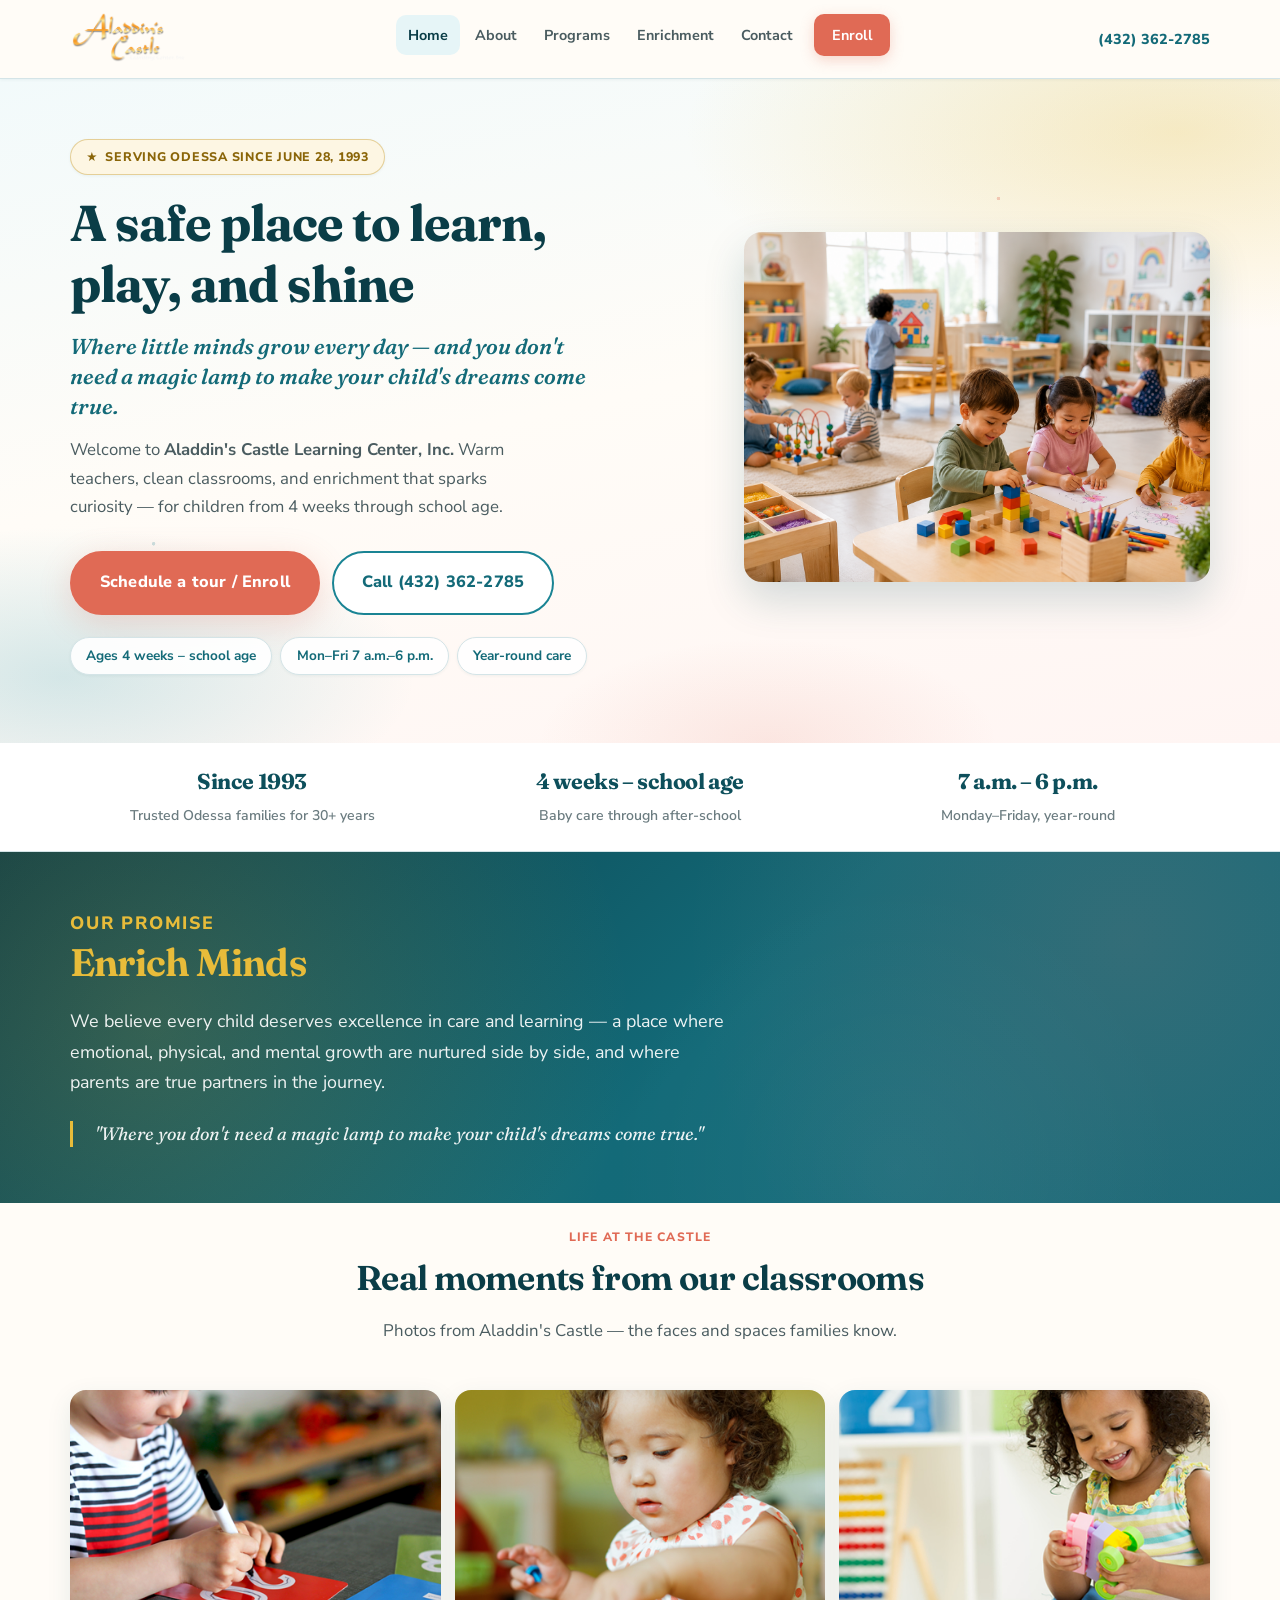
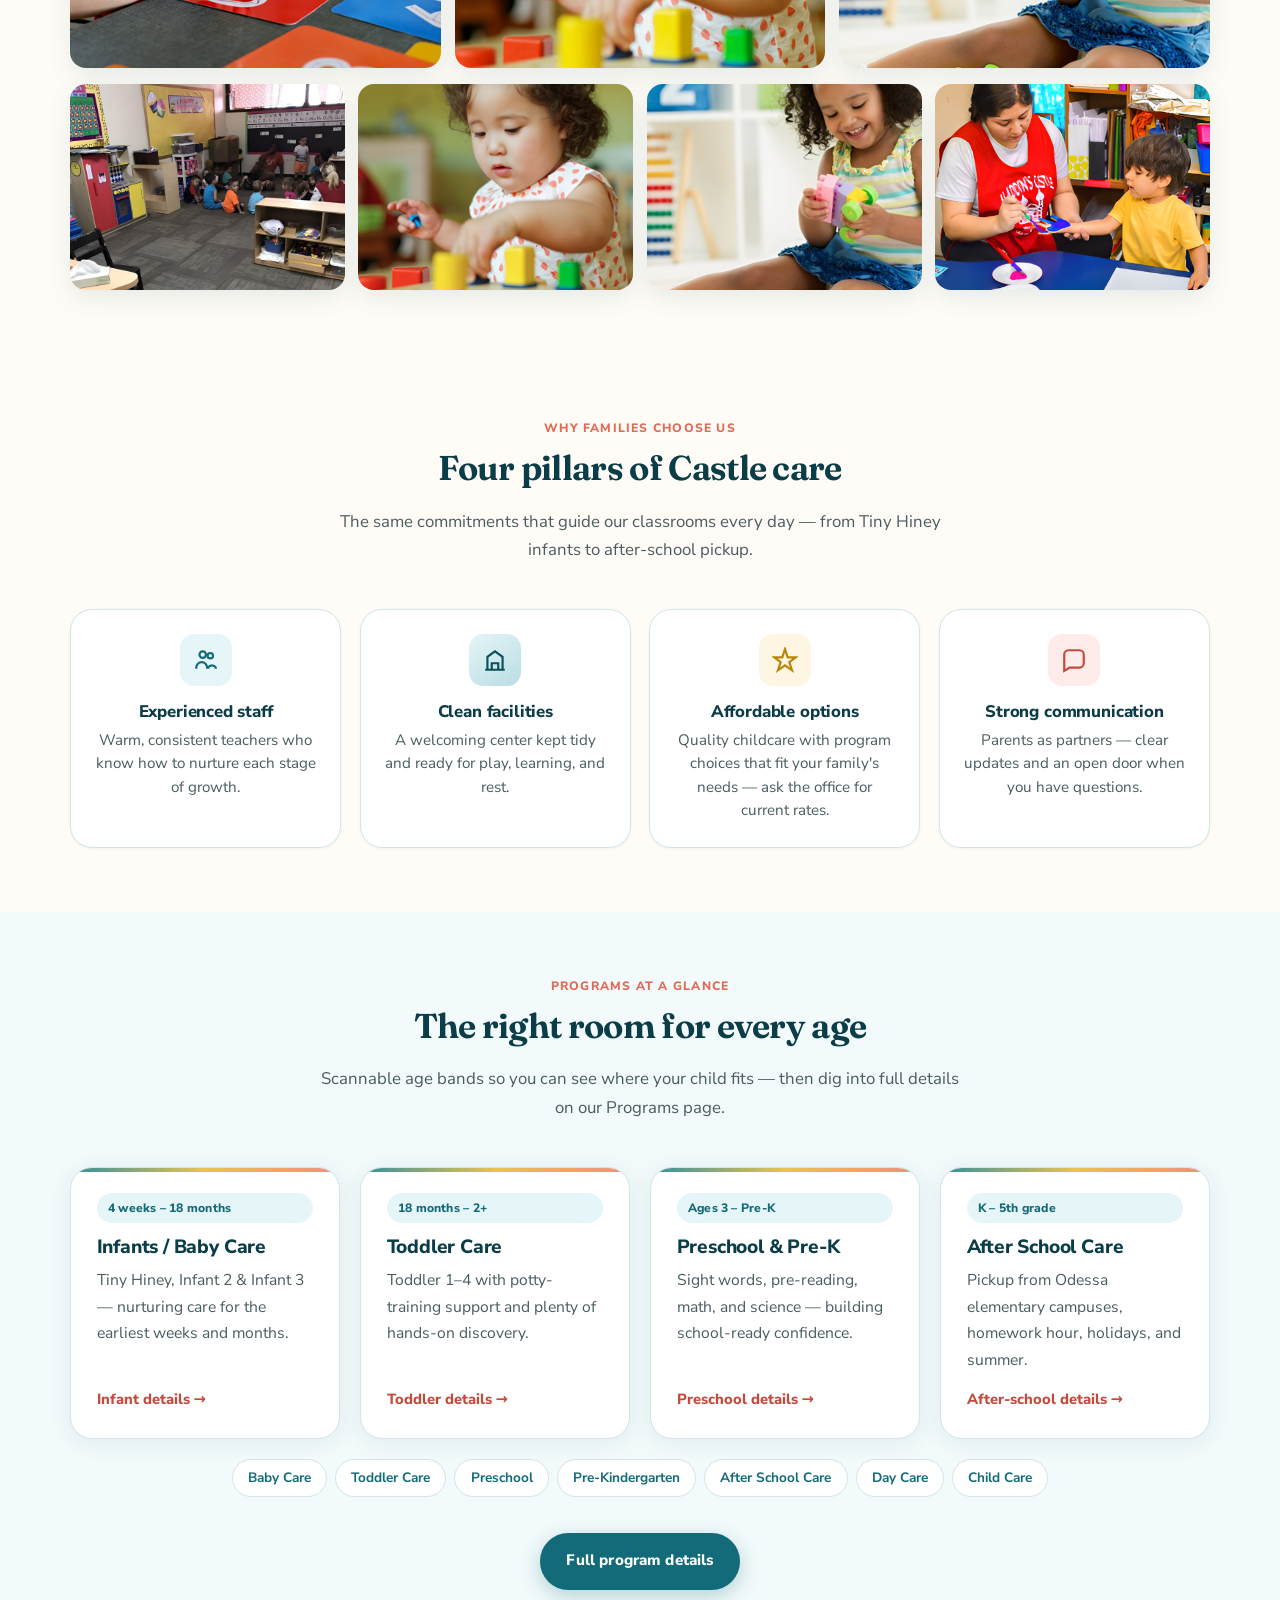
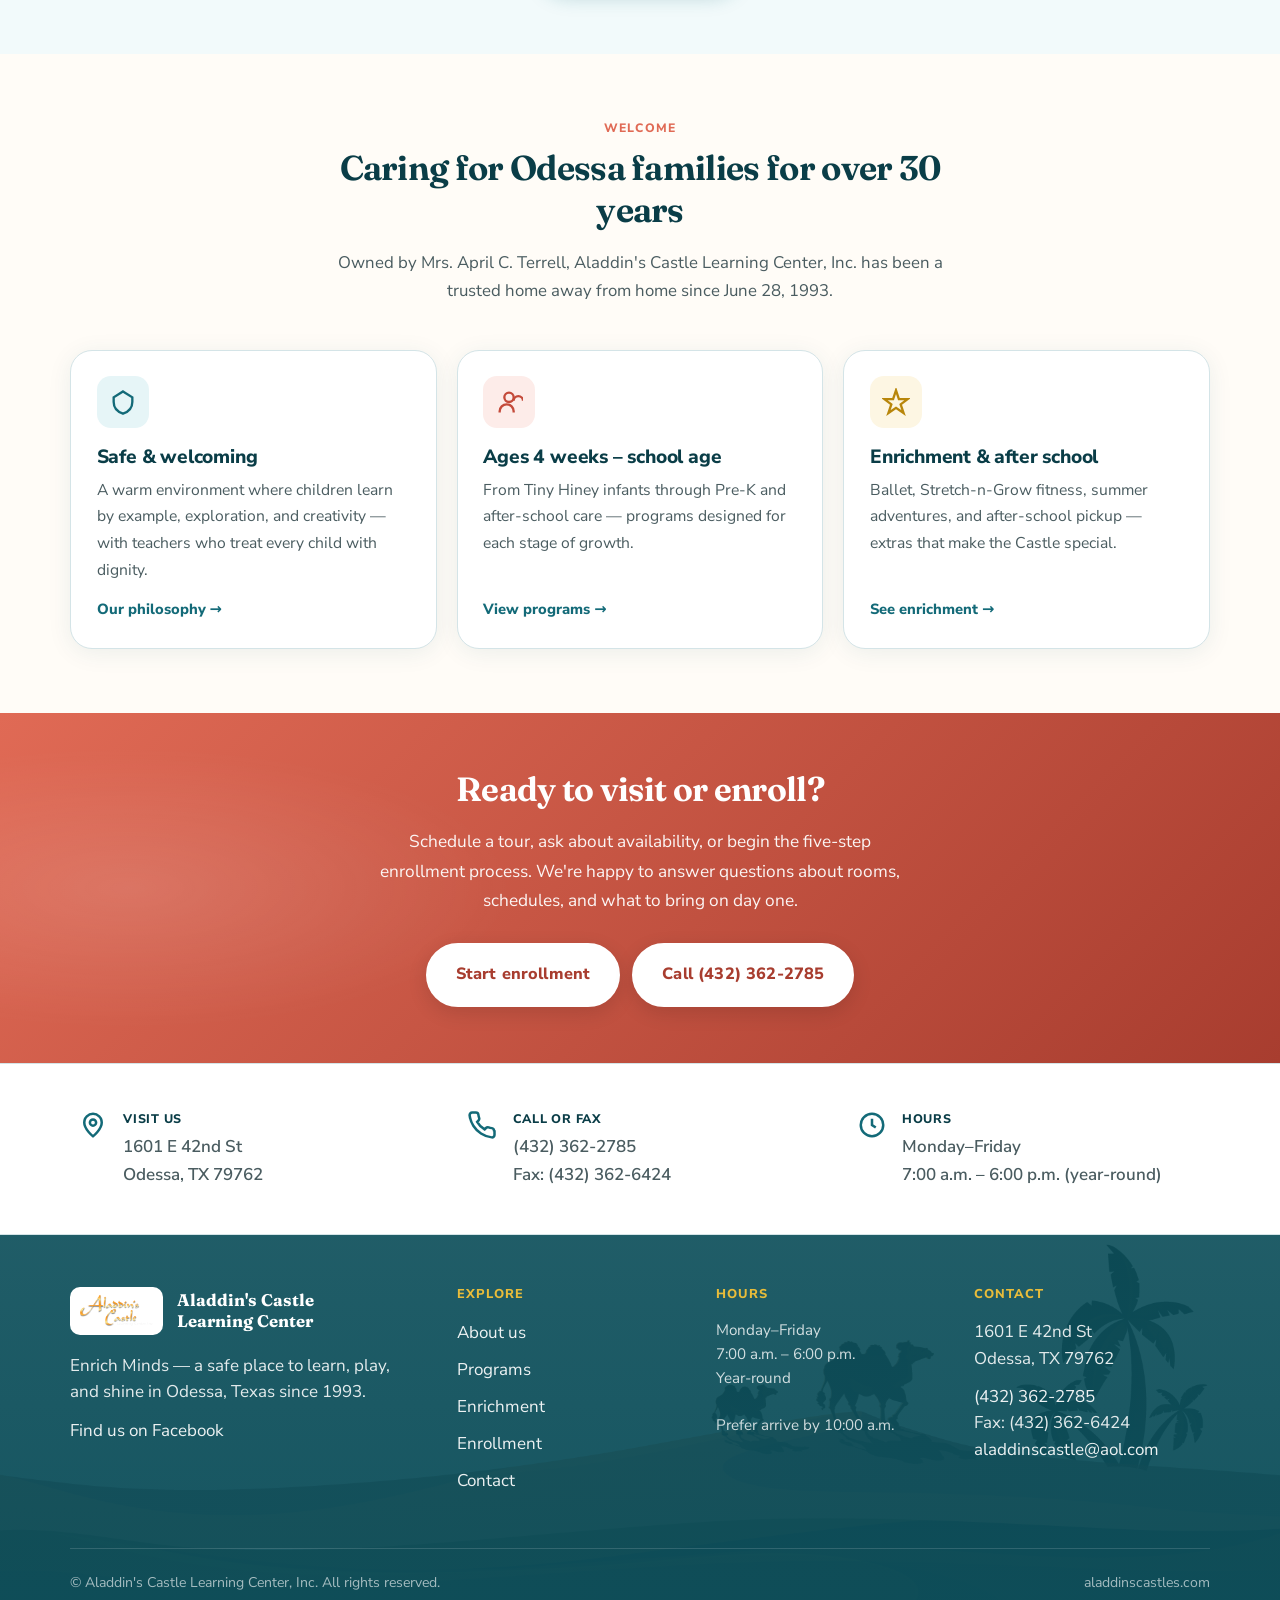
==== commit 94e55ef4: "Restore real Aladdin's Castle logo and photos Replace generic agency template logos with the archive" ====
--- a/index.html
+++ b/index.html
@@ -5,11 +5,22 @@
   <meta name="viewport" content="width=device-width, initial-scale=1">
   <title>Aladdin's Castle Learning Center | Odessa, TX Daycare &amp; Preschool</title>
   <meta name="description" content="Aladdin's Castle Learning Center in Odessa, TX — a safe place to learn, play, and shine since 1993. Baby care through after school. Call (432) 362-2785.">
+  <meta property="og:type" content="website">
+  <meta property="og:site_name" content="Aladdin's Castle Learning Center">
+  <meta property="og:title" content="Aladdin's Castle Learning Center | Odessa, TX Daycare &amp; Preschool">
+  <meta property="og:description" content="Aladdin's Castle Learning Center in Odessa, TX — a safe place to learn, play, and shine since 1993. Baby care through after school. Call (432) 362-2785.">
+  <meta property="og:url" content="https://aladdinscastles.com/">
+  <meta property="og:image" content="https://aladdinscastles.com/assets/logo.png">
+  <meta name="twitter:card" content="summary_large_image">
+  <meta name="twitter:title" content="Aladdin's Castle Learning Center | Odessa, TX Daycare &amp; Preschool">
+  <meta name="twitter:description" content="Aladdin's Castle Learning Center in Odessa, TX — a safe place to learn, play, and shine since 1993. Baby care through after school. Call (432) 362-2785.">
+  <meta name="twitter:image" content="https://aladdinscastles.com/assets/logo.png">
   <link rel="preconnect" href="https://fonts.googleapis.com">
   <link rel="preconnect" href="https://fonts.gstatic.com" crossorigin>
   <link href="https://fonts.googleapis.com/css2?family=Fraunces:opsz,wght@9..144,550;9..144,650;9..144,700&family=Nunito+Sans:wght@500;600;700;800&display=swap" rel="stylesheet">
   <link rel="stylesheet" href="styles.css">
-  <link rel="icon" href="data:image/svg+xml,%3Csvg xmlns='http://www.w3.org/2000/svg' viewBox='0 0 64 64'%3E%3Cpath fill='%23136a78' d='M8 52h48v4H8zm4-4h40L48 28H16zm20-36l6 8h-4v6h-4v-6h-4z'/%3E%3Ccircle cx='32' cy='14' r='3' fill='%23e8bc3a'/%3E%3C/svg%3E">
+  <link rel="icon" href="assets/favicon-lamp.png" type="image/png" sizes="192x192">
+  <link rel="apple-touch-icon" href="assets/favicon-lamp.png">
 </head>
 <body>
 <a class="skip-link" href="#main">Skip to content</a>
@@ -17,7 +28,7 @@
   <header class="site-header">
     <div class="container header-inner">
       <a class="logo" href="index.html">
-        <img class="logo-img" src="assets/logo.png" width="963" height="457" alt="Aladdin's Castle Learning Center">
+        <img class="logo-img" src="assets/logo.png" width="492" height="234" alt="Aladdin's Castle Learning Center">
       </a>
       <button type="button" class="nav-toggle" aria-expanded="false" aria-controls="site-nav">
         <span class="nav-toggle-bars" aria-hidden="true"><span></span><span></span><span></span></span>
@@ -57,32 +68,9 @@
             <span class="pill">Year-round care</span>
           </div>
         </div>
-        <div class="hero-art" aria-hidden="true">
+        <div class="hero-art">
           <div class="hero-art-frame">
-            <svg viewBox="0 0 360 300" role="img" aria-label="">
-              <defs>
-                <linearGradient id="sky" x1="0" y1="0" x2="0" y2="1">
-                  <stop offset="0%" stop-color="#e6f5f7"/>
-                  <stop offset="100%" stop-color="#fdece9"/>
-                </linearGradient>
-              </defs>
-              <rect width="360" height="300" rx="20" fill="url(#sky)"/>
-              <circle cx="48" cy="42" r="3" fill="#e8bc3a"/>
-              <circle cx="300" cy="56" r="2.5" fill="#e8bc3a"/>
-              <circle cx="320" cy="110" r="2" fill="#d4a017"/>
-              <path d="M70 70l2.5 6.5 6.5 2.5-6.5 2.5L70 88l-2.5-6.5L61 79l6.5-2.5z" fill="#e8bc3a"/>
-              <path d="M280 40l2 5 5 2-5 2-2 5-2-5-5-2 5-2z" fill="#f08070" opacity=".85"/>
-              <path fill="#136a78" d="M70 250h220v20H70z"/>
-              <path fill="#1a8494" d="M90 250V150h40v-30l20-28 20 28v30h40V150h40v-30l20-28 20 28v130H90z"/>
-              <path fill="#0d4f5b" d="M130 250V170h40v80zm80 0V170h40v80z"/>
-              <rect x="165" y="200" width="30" height="50" rx="4" fill="#e06a55"/>
-              <circle cx="150" cy="145" r="8" fill="#e8bc3a"/>
-              <circle cx="250" cy="145" r="8" fill="#e8bc3a"/>
-              <path fill="#e06a55" d="M110 120l20-26 20 26zm100 0l20-26 20 26z"/>
-              <circle cx="130" cy="88" r="5" fill="#e8bc3a"/>
-              <circle cx="230" cy="88" r="5" fill="#e8bc3a"/>
-              <ellipse cx="180" cy="270" rx="140" ry="18" fill="#2a9aad" opacity=".25"/>
-            </svg>
+            <img class="hero-photo" src="assets/banner.png" width="1200" height="800" alt="Children learning and playing at Aladdin's Castle Learning Center">
           </div>
         </div>
       </div>
@@ -111,6 +99,42 @@
         <h2>Enrich Minds</h2>
         <p>We believe every child deserves excellence in care and learning — a place where emotional, physical, and mental growth are nurtured side by side, and where parents are true partners in the journey.</p>
         <p class="enrich-quote">"Where you don't need a magic lamp to make your child's dreams come true."</p>
+      </div>
+    </section>
+
+
+    <section class="section photo-strip-section" aria-label="Life at the Castle">
+      <div class="container">
+        <div class="section-header">
+          <span class="eyebrow">Life at the Castle</span>
+          <h2>Real moments from our classrooms</h2>
+          <p>Photos from Aladdin's Castle — the faces and spaces families know.</p>
+        </div>
+        <div class="photo-strip">
+          <figure class="photo-card">
+            <img src="assets/three_pics1.jpg" width="800" height="600" alt="Children at Aladdin's Castle Learning Center" loading="lazy">
+          </figure>
+          <figure class="photo-card">
+            <img src="assets/three_pics2.jpg" width="800" height="600" alt="Classroom activities at Aladdin's Castle" loading="lazy">
+          </figure>
+          <figure class="photo-card">
+            <img src="assets/three_pics3.jpg" width="800" height="600" alt="Play and learning at Aladdin's Castle" loading="lazy">
+          </figure>
+        </div>
+        <div class="photo-strip photo-strip-secondary" style="margin-top:1rem;">
+          <figure class="photo-card">
+            <img src="assets/service-1.jpg" width="800" height="600" alt="Infant and baby care" loading="lazy">
+          </figure>
+          <figure class="photo-card">
+            <img src="assets/service-3.jpg" width="800" height="600" alt="Toddler program" loading="lazy">
+          </figure>
+          <figure class="photo-card">
+            <img src="assets/service-5.jpg" width="800" height="600" alt="Preschool learning" loading="lazy">
+          </figure>
+          <figure class="photo-card">
+            <img src="assets/about-us.png" width="800" height="600" alt="About Aladdin's Castle Learning Center" loading="lazy">
+          </figure>
+        </div>
       </div>
     </section>
 
@@ -282,7 +306,7 @@
       <div class="footer-grid">
         <div>
           <div class="footer-brand">
-            <img class="footer-logo" src="assets/logo.png" width="963" height="457" alt="">
+            <img class="footer-logo" src="assets/logo.png" width="492" height="234" alt="">
             <strong>Aladdin's Castle<br>Learning Center</strong>
           </div>
           <p>Enrich Minds — a safe place to learn, play, and shine in Odessa, Texas since 1993.</p>
--- a/styles.css
+++ b/styles.css
@@ -137,9 +137,9 @@
 .logo:focus-visible { outline-offset: 4px; }
 
 .logo-img {
-  height: 52px;
+  height: 56px;
   width: auto;
-  max-width: 100%;
+  max-width: min(220px, 55vw);
   object-fit: contain;
   object-position: left center;
 }
@@ -1299,3 +1299,55 @@
   }
   .card:hover, .pillar:hover { transform: none; }
 }
+
+/* Real media: hero photo + archive/WP photo strips */
+.hero-photo {
+  width: 100%;
+  height: auto;
+  display: block;
+  border-radius: 18px;
+  object-fit: cover;
+  aspect-ratio: 4 / 3;
+  box-shadow: 0 18px 40px rgba(13, 79, 91, 0.18);
+}
+.hero-art-frame {
+  padding: 0;
+  background: transparent;
+  border: none;
+  box-shadow: none;
+}
+.photo-strip-section {
+  padding-top: 1.5rem;
+}
+.photo-strip {
+  display: grid;
+  grid-template-columns: 1fr;
+  gap: 0.85rem;
+}
+@media (min-width: 640px) {
+  .photo-strip { grid-template-columns: repeat(3, 1fr); }
+  .photo-strip-secondary { grid-template-columns: repeat(4, 1fr); }
+}
+.photo-card {
+  margin: 0;
+  border-radius: 16px;
+  overflow: hidden;
+  background: var(--cream, #fff8f0);
+  box-shadow: 0 8px 24px rgba(13, 79, 91, 0.1);
+}
+.photo-card img {
+  width: 100%;
+  height: 100%;
+  object-fit: cover;
+  aspect-ratio: 4 / 3;
+  display: block;
+}
+.site-footer {
+  background-image: linear-gradient(180deg, rgba(13,79,91,0.92), rgba(13,79,91,0.97)), url("assets/sand-dunes.png");
+  background-size: cover;
+  background-position: center top;
+}
+@media (max-width: 900px) {
+  .logo-img { height: 40px; }
+  .hero-photo { aspect-ratio: 16 / 11; }
+}
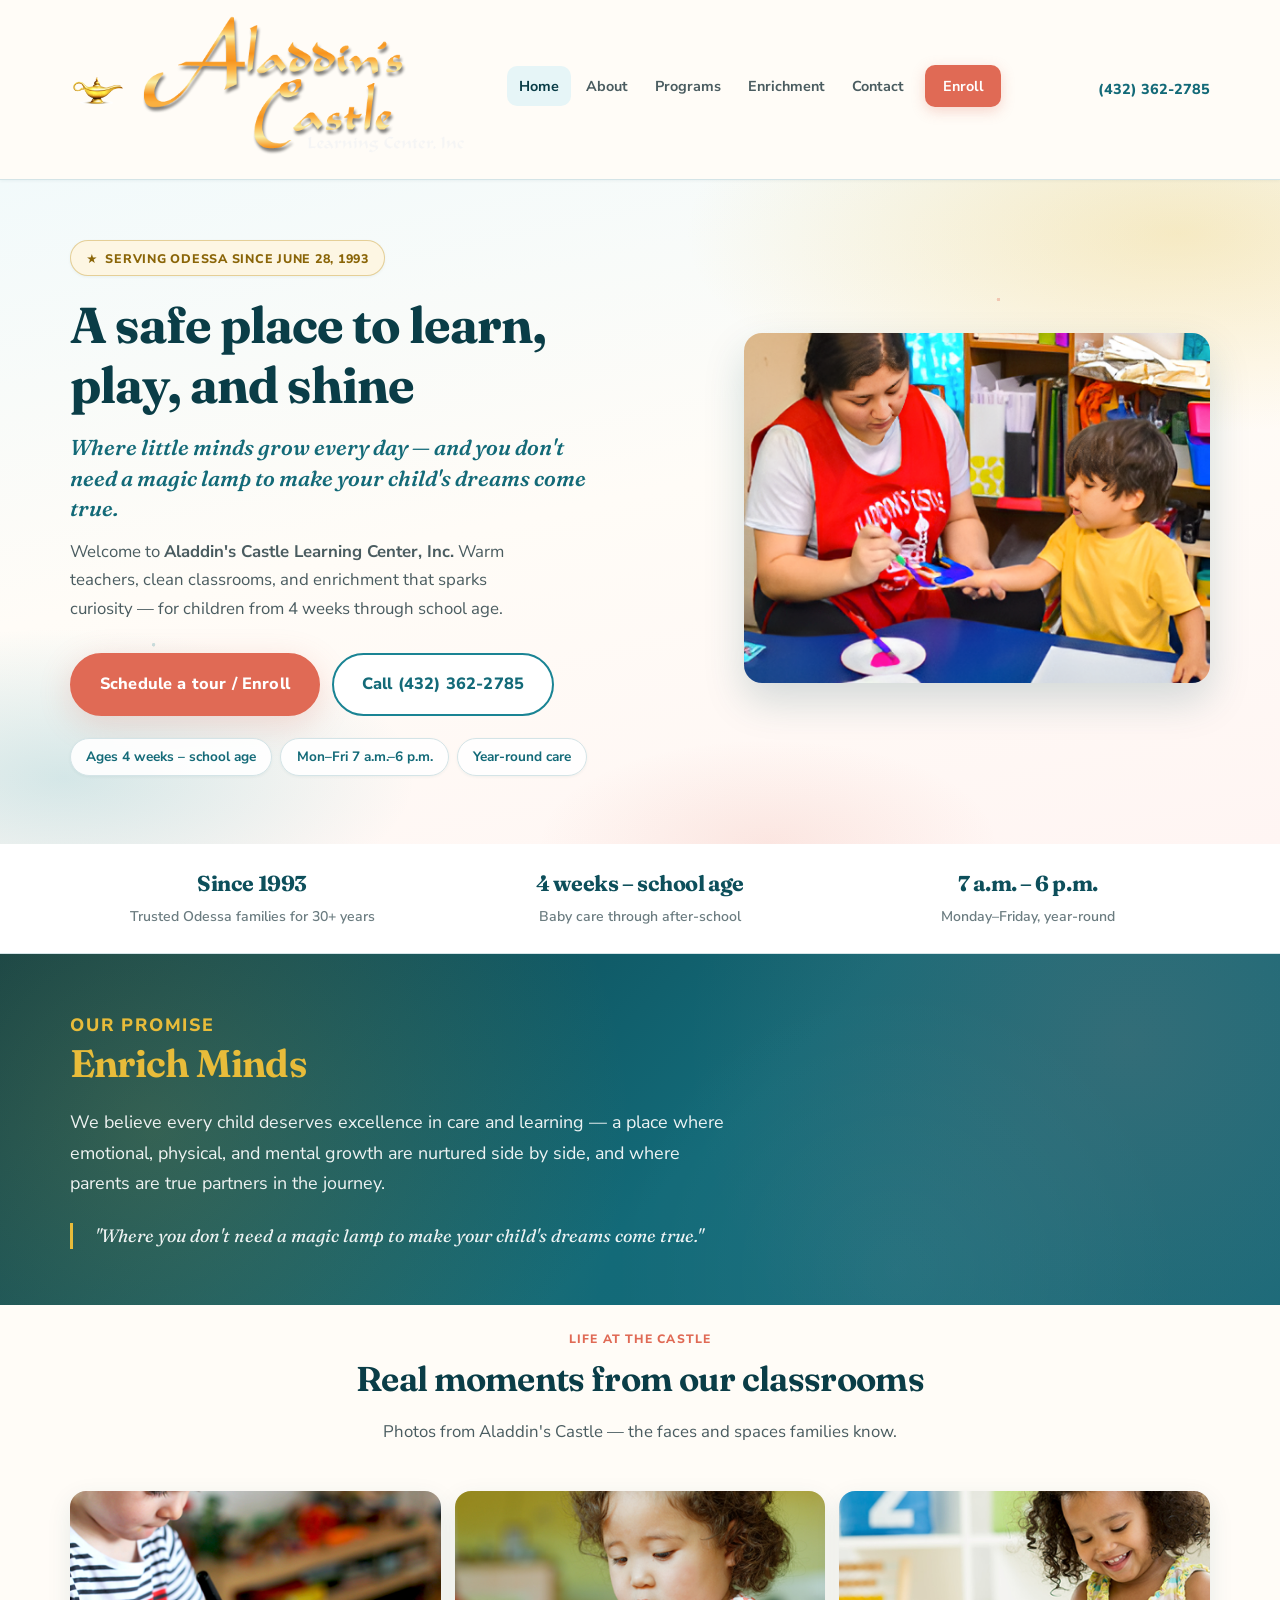
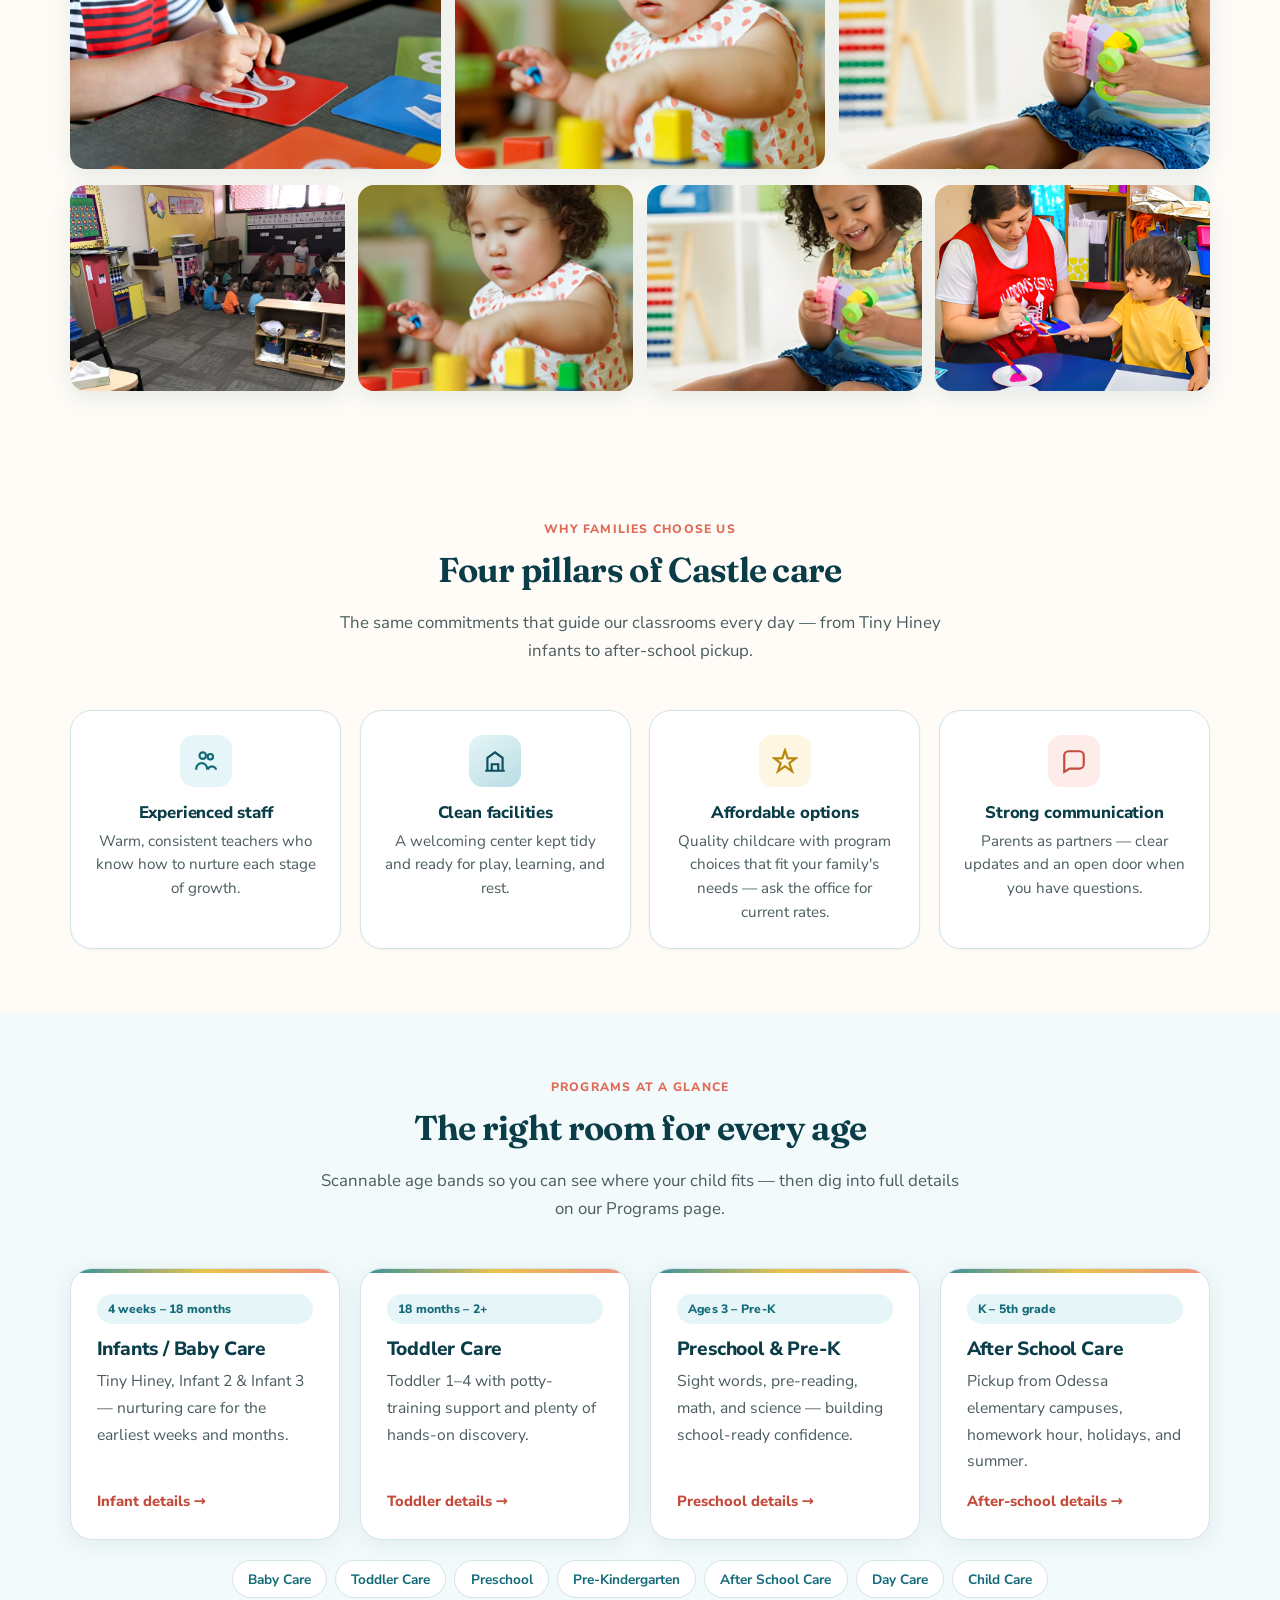
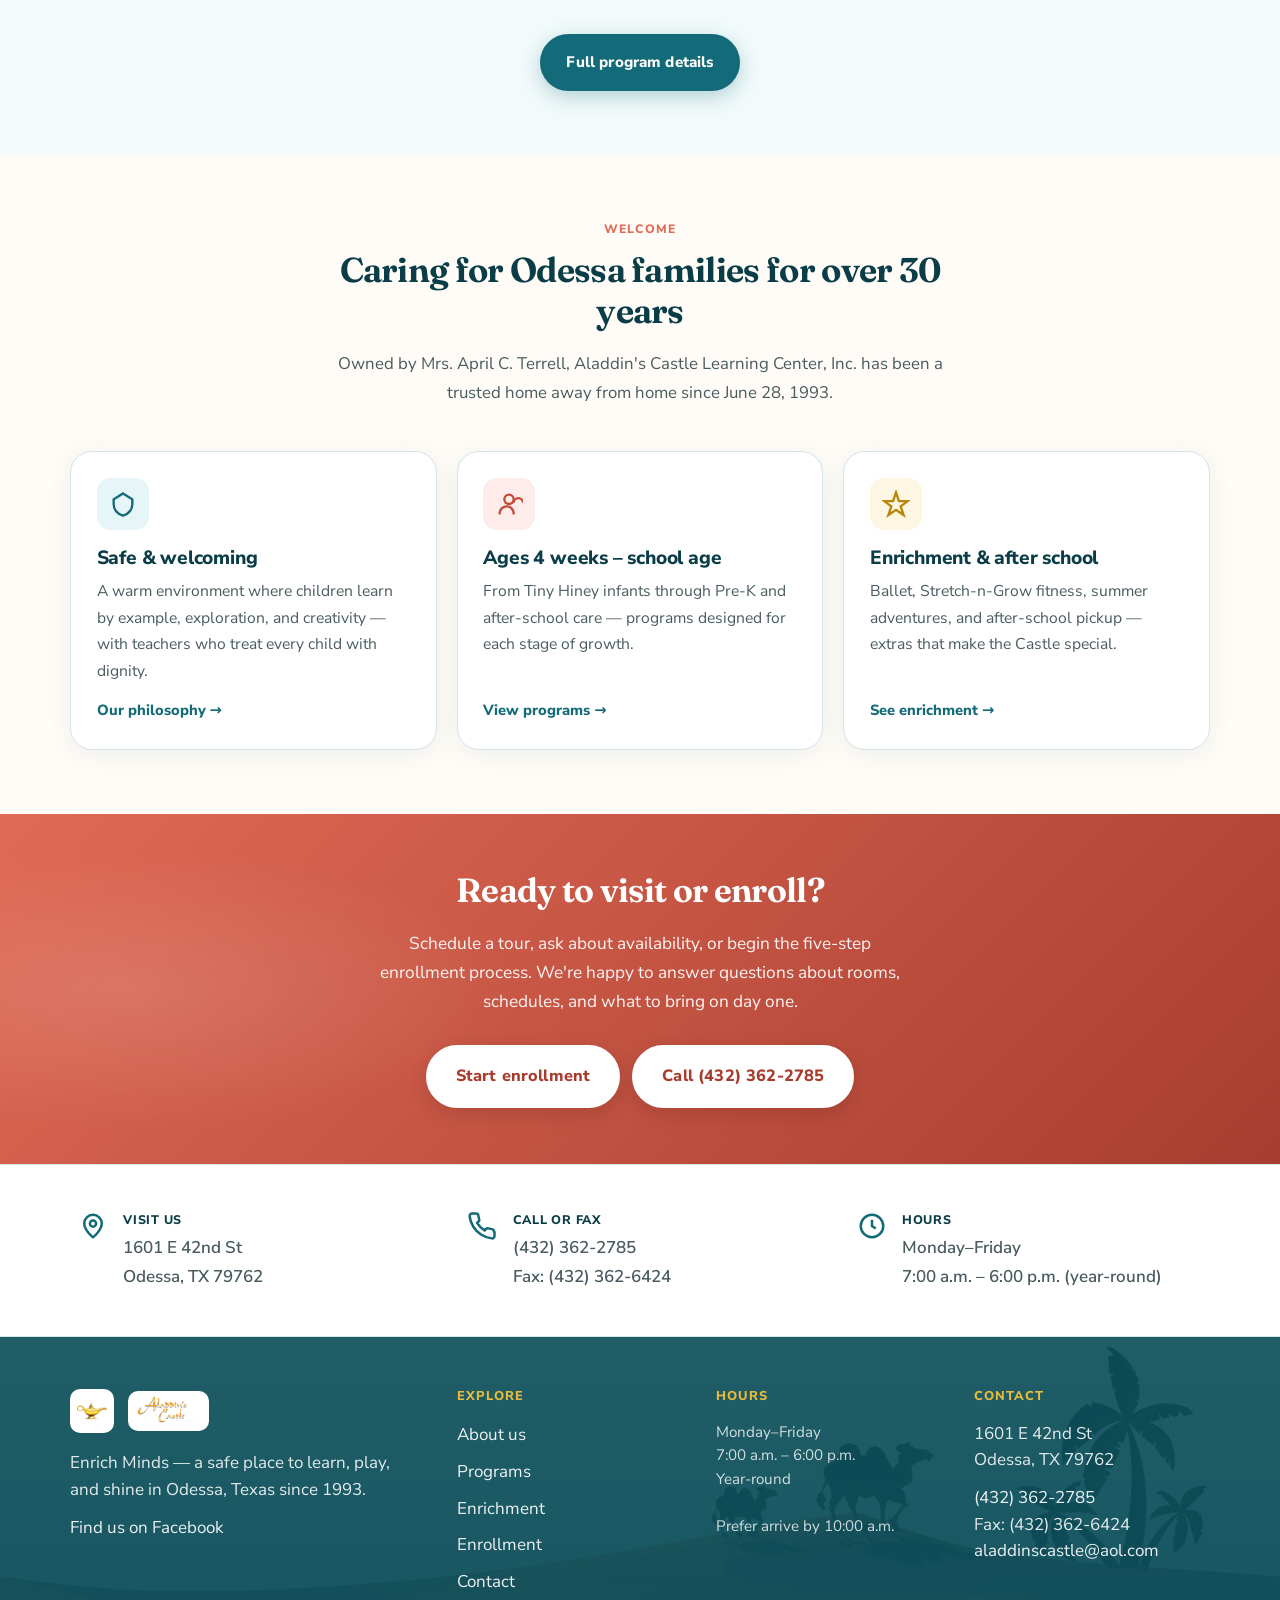
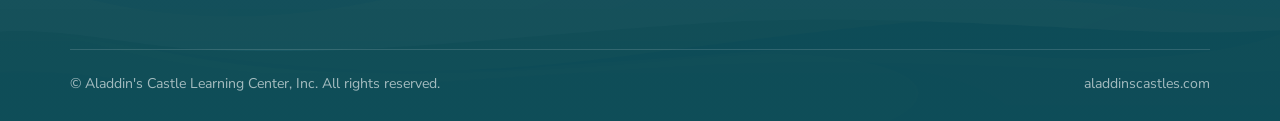
==== commit 515451c1: "Use archive lamp as logo.png with 2019 wordmark; hero uses about-us photo Replace header/footer logo" ====
--- a/index.html
+++ b/index.html
@@ -19,7 +19,7 @@
   <link rel="preconnect" href="https://fonts.gstatic.com" crossorigin>
   <link href="https://fonts.googleapis.com/css2?family=Fraunces:opsz,wght@9..144,550;9..144,650;9..144,700&family=Nunito+Sans:wght@500;600;700;800&display=swap" rel="stylesheet">
   <link rel="stylesheet" href="styles.css">
-  <link rel="icon" href="assets/favicon-lamp.png" type="image/png" sizes="192x192">
+  <link rel="icon" href="assets/favicon-lamp.png" type="image/png">
   <link rel="apple-touch-icon" href="assets/favicon-lamp.png">
 </head>
 <body>
@@ -27,8 +27,9 @@
 <div class="page">
   <header class="site-header">
     <div class="container header-inner">
-      <a class="logo" href="index.html">
-        <img class="logo-img" src="assets/logo.png" width="492" height="234" alt="Aladdin's Castle Learning Center">
+            <a class="logo" href="index.html">
+        <img class="logo-img" src="assets/logo.png" width="192" height="192" alt="">
+        <img class="logo-wordmark" src="assets/logo-wordmark.png" width="492" height="234" alt="Aladdin's Castle Learning Center">
       </a>
       <button type="button" class="nav-toggle" aria-expanded="false" aria-controls="site-nav">
         <span class="nav-toggle-bars" aria-hidden="true"><span></span><span></span><span></span></span>
@@ -70,7 +71,7 @@
         </div>
         <div class="hero-art">
           <div class="hero-art-frame">
-            <img class="hero-photo" src="assets/banner.png" width="1200" height="800" alt="Children learning and playing at Aladdin's Castle Learning Center">
+            <img class="hero-photo" src="assets/about-us.png" width="510" height="410" alt="Children learning and playing at Aladdin's Castle">
           </div>
         </div>
       </div>
@@ -305,9 +306,9 @@
     <div class="container">
       <div class="footer-grid">
         <div>
-          <div class="footer-brand">
-            <img class="footer-logo" src="assets/logo.png" width="492" height="234" alt="">
-            <strong>Aladdin's Castle<br>Learning Center</strong>
+                    <div class="footer-brand">
+            <img class="footer-logo" src="assets/logo.png" width="192" height="192" alt="">
+            <img class="footer-wordmark" src="assets/logo-wordmark.png" width="492" height="234" alt="Aladdin's Castle Learning Center">
           </div>
           <p>Enrich Minds — a safe place to learn, play, and shine in Odessa, Texas since 1993.</p>
           <p><a href="https://facebook.com/146223748731965" target="_blank" rel="noopener noreferrer">Find us on Facebook</a></p>
--- a/styles.css
+++ b/styles.css
@@ -125,13 +125,14 @@
 }
 
 .logo {
+  max-width: min(340px, 72vw);
   display: flex;
   align-items: center;
   gap: 0.65rem;
   text-decoration: none;
   color: var(--teal-950);
   flex-shrink: 0;
-  max-width: min(280px, 58vw);
+  max-width: min(340px, 72vw);
 }
 .logo:hover { opacity: 0.92; }
 .logo:focus-visible { outline-offset: 4px; }
@@ -294,7 +295,8 @@
     text-align: center;
     margin-top: 0.35rem;
   }
-  .logo-img { height: 44px; }
+  .logo-img { height: 40px; width: 40px; }
+  .logo-wordmark { height: 36px; }
 }
 
 /* —— Hero —— */
@@ -1203,13 +1205,22 @@
   margin-bottom: 1.1rem;
 }
 .footer-logo {
-  height: 48px;
+  height: 44px;
+  width: 44px;
+  object-fit: contain;
+  background: var(--white);
+  border-radius: 10px;
+  padding: 0.3rem;
+  flex-shrink: 0;
+}
+.footer-wordmark {
+  height: 40px;
   width: auto;
   max-width: 180px;
   object-fit: contain;
   background: var(--white);
   border-radius: 10px;
-  padding: 0.35rem 0.5rem;
+  padding: 0.3rem 0.55rem;
 }
 .footer-brand strong {
   color: var(--white);
@@ -1351,3 +1362,6 @@
   .logo-img { height: 40px; }
   .hero-photo { aspect-ratio: 16 / 11; }
 }
+
+/* Dual archive logo (lamp + 2019 wordmark) + media polish */
+.logo { gap: 0.55rem; align-items: center; }
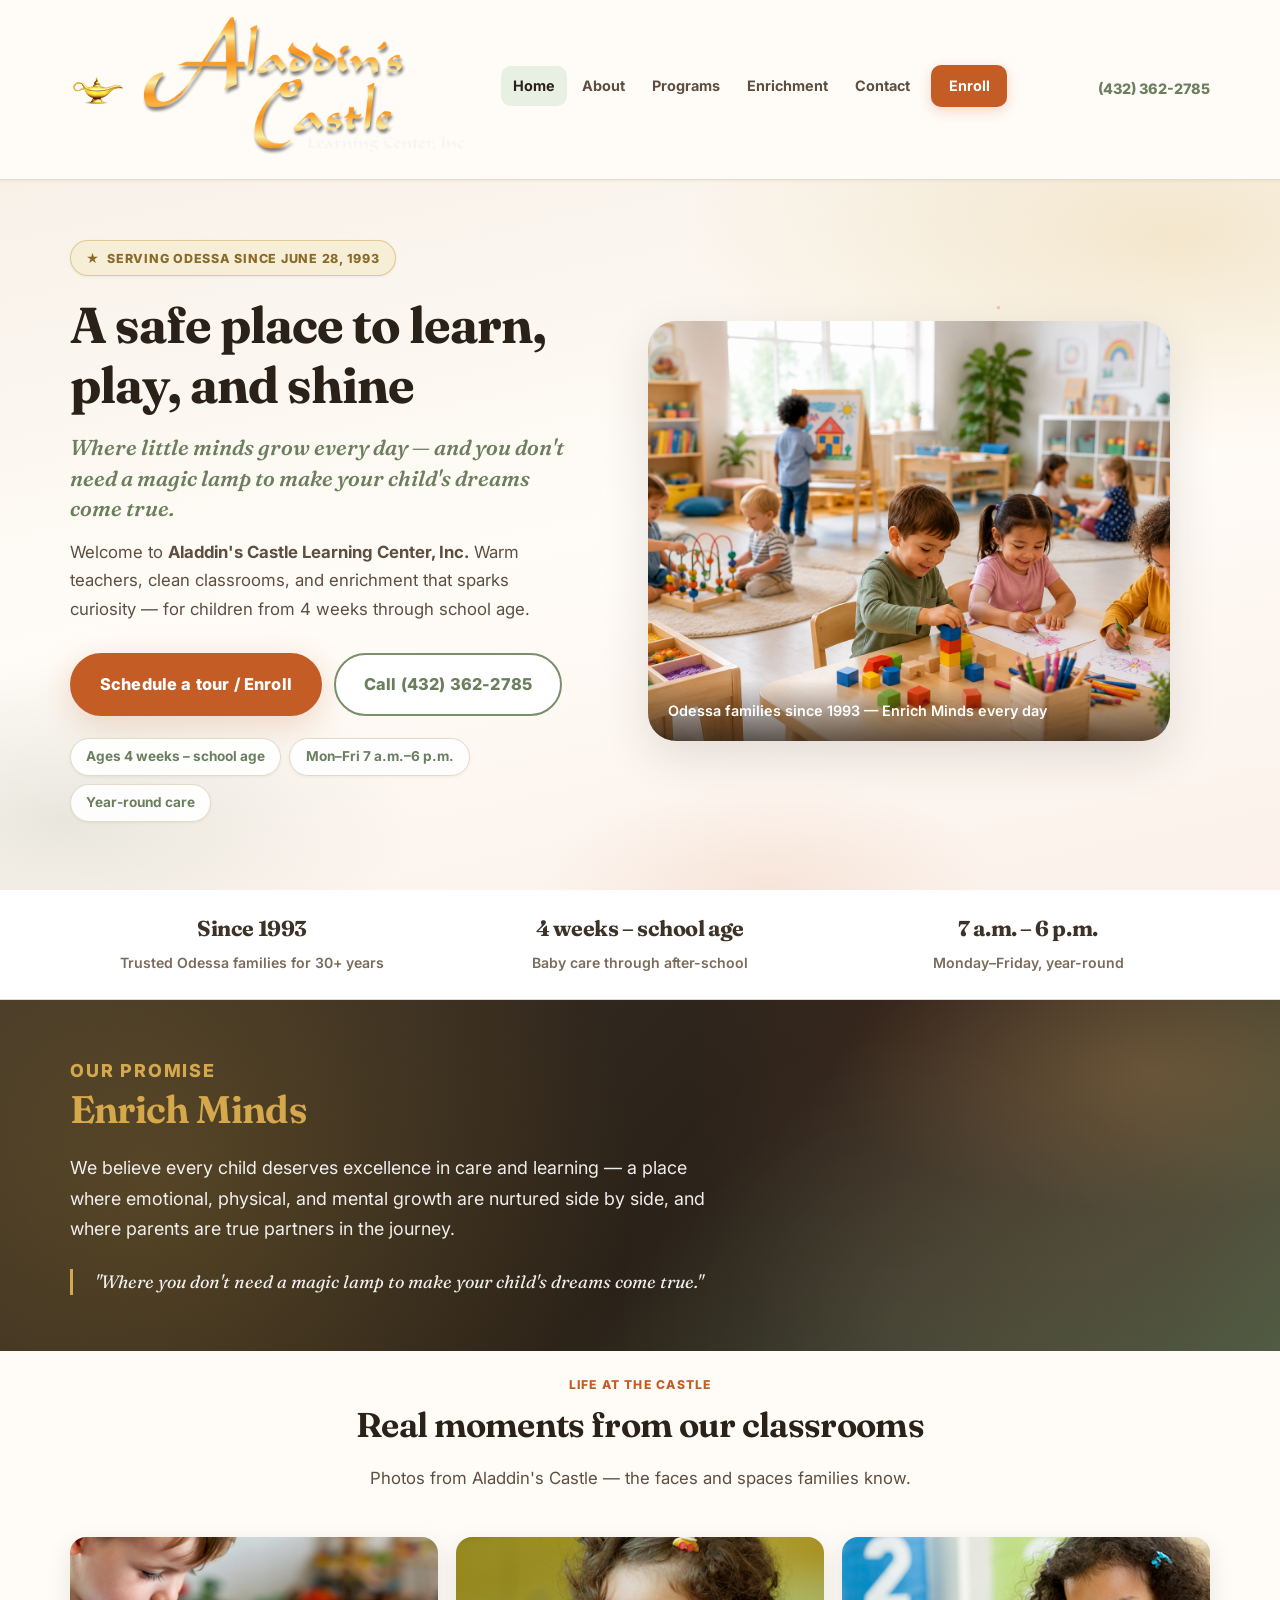
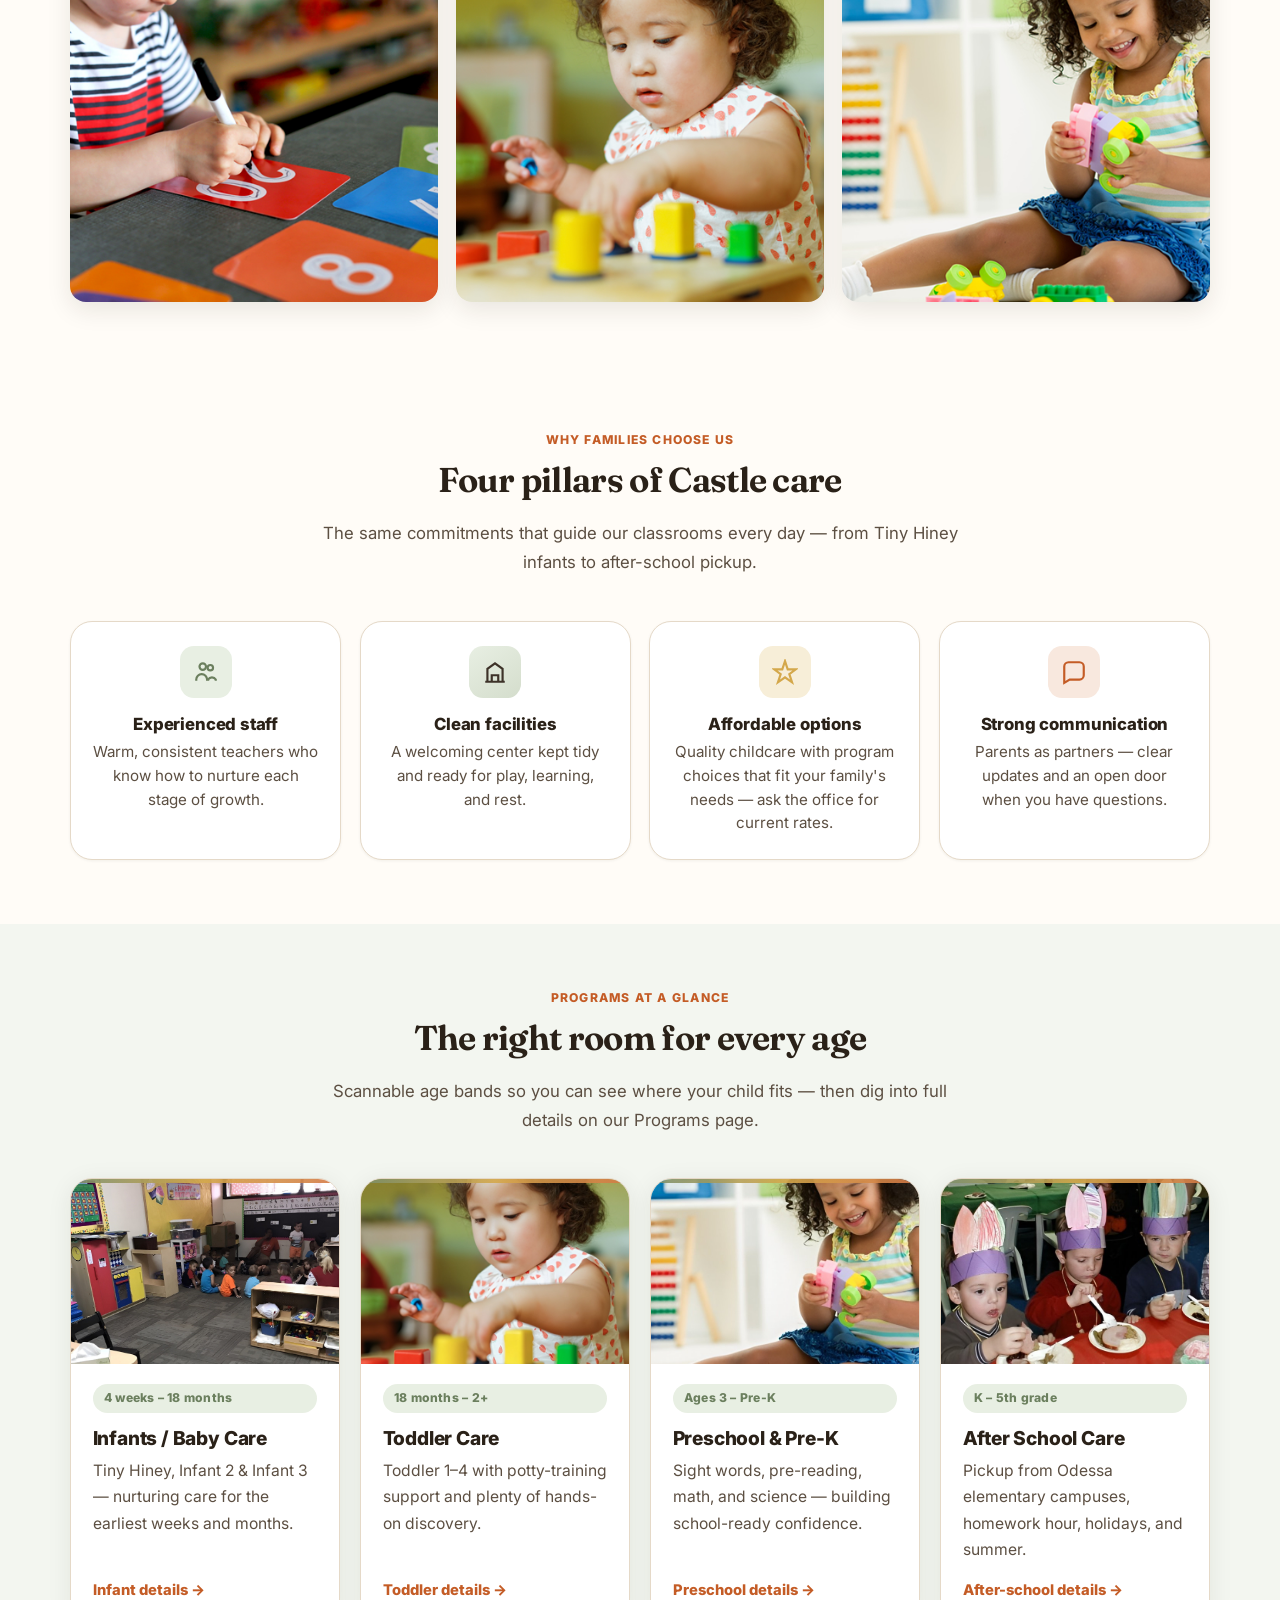
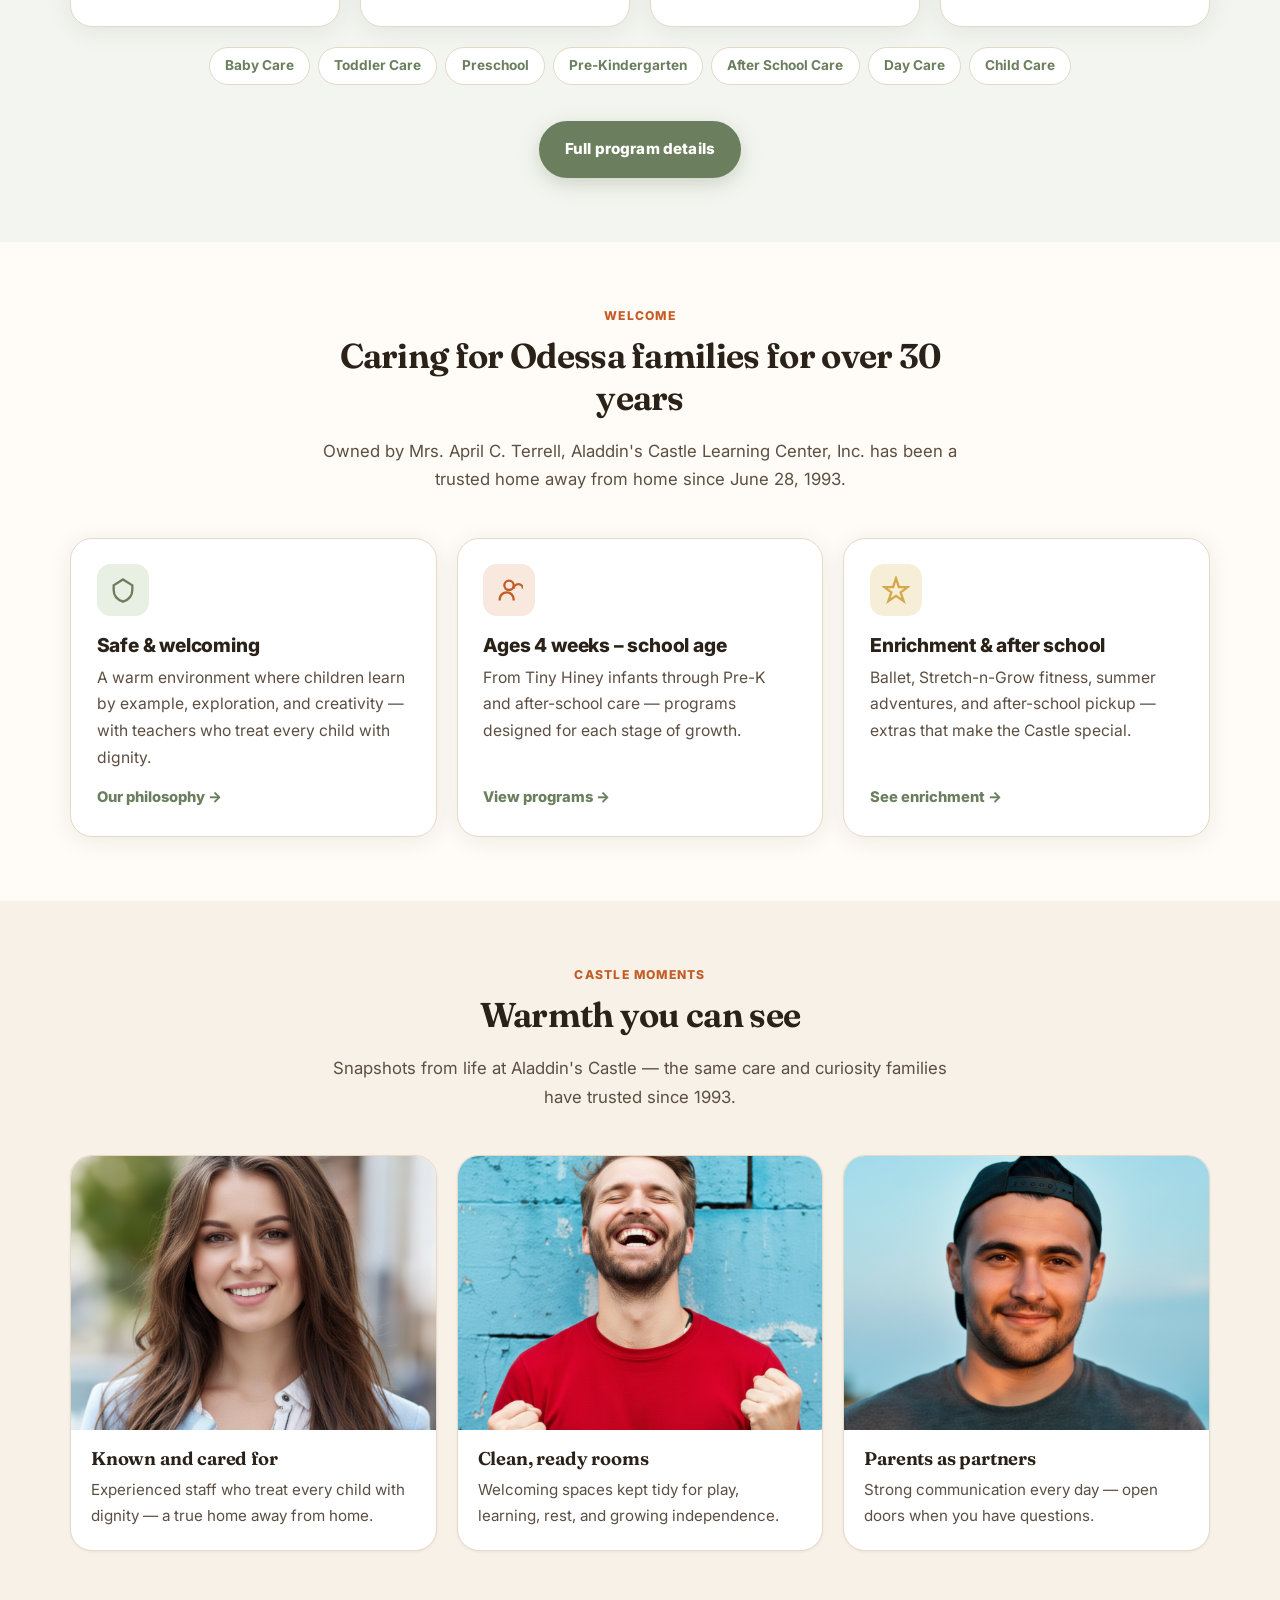
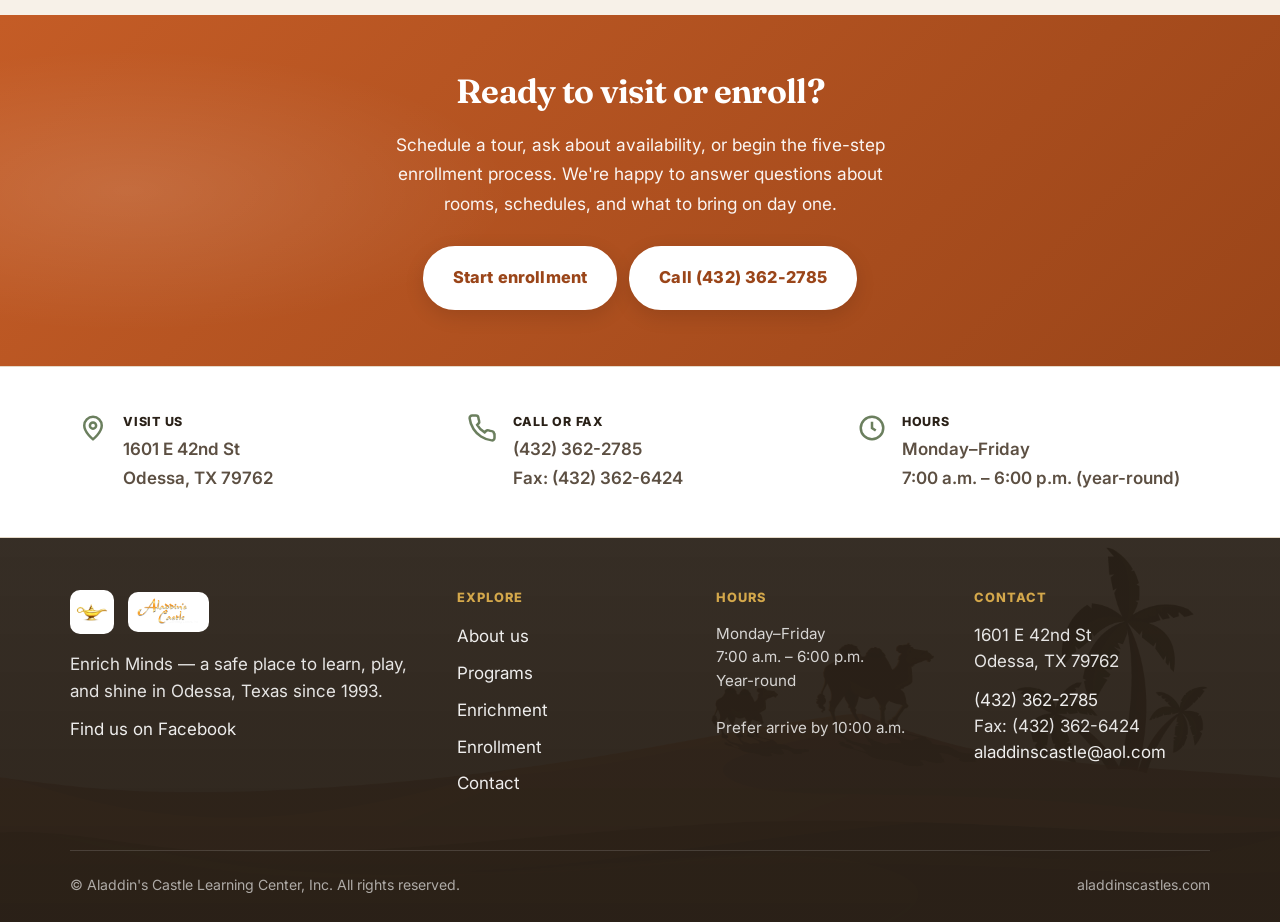
==== commit a298e50e: "Warm cream/sand redesign — photography-forward layout Remap brand to cream/sand, espresso, terracott" ====
--- a/index.html
+++ b/index.html
@@ -17,7 +17,7 @@
   <meta name="twitter:image" content="https://aladdinscastles.com/assets/logo.png">
   <link rel="preconnect" href="https://fonts.googleapis.com">
   <link rel="preconnect" href="https://fonts.gstatic.com" crossorigin>
-  <link href="https://fonts.googleapis.com/css2?family=Fraunces:opsz,wght@9..144,550;9..144,650;9..144,700&family=Nunito+Sans:wght@500;600;700;800&display=swap" rel="stylesheet">
+  <link href="https://fonts.googleapis.com/css2?family=Fraunces:opsz,wght@9..144,550;9..144,650;9..144,700&family=Source+Serif+4:opsz,wght@8..60,500;8..60,600;8..60,700&family=Inter:wght@400;500;600;700;800&family=Source+Sans+3:wght@400;500;600;700;800&display=swap" rel="stylesheet">
   <link rel="stylesheet" href="styles.css">
   <link rel="icon" href="assets/favicon-lamp.png" type="image/png">
   <link rel="apple-touch-icon" href="assets/favicon-lamp.png">
@@ -52,7 +52,7 @@
   </header>
 
   <main id="main">
-    <section class="hero">
+    <section class="hero hero-photo-forward">
       <div class="container hero-grid">
         <div>
           <p class="hero-badge"><span aria-hidden="true">★</span> Serving Odessa since June 28, 1993</p>
@@ -70,9 +70,10 @@
           </div>
         </div>
         <div class="hero-art">
-          <div class="hero-art-frame">
-            <img class="hero-photo" src="assets/about-us.png" width="510" height="410" alt="Children learning and playing at Aladdin's Castle">
-          </div>
+          <figure class="hero-banner">
+            <img src="assets/banner.png" width="900" height="720" alt="Children learning and playing at Aladdin's Castle Learning Center">
+            <figcaption class="hero-banner-caption">Odessa families since 1993 — Enrich Minds every day</figcaption>
+          </figure>
         </div>
       </div>
     </section>
@@ -96,7 +97,7 @@
 
     <section class="enrich-band">
       <div class="container">
-        <p class="eyebrow" style="color:#e8bc3a;">Our promise</p>
+        <p class="eyebrow" style="color:#D4A84B;">Our promise</p>
         <h2>Enrich Minds</h2>
         <p>We believe every child deserves excellence in care and learning — a place where emotional, physical, and mental growth are nurtured side by side, and where parents are true partners in the journey.</p>
         <p class="enrich-quote">"Where you don't need a magic lamp to make your child's dreams come true."</p>
@@ -111,29 +112,18 @@
           <h2>Real moments from our classrooms</h2>
           <p>Photos from Aladdin's Castle — the faces and spaces families know.</p>
         </div>
-        <div class="photo-strip">
-          <figure class="photo-card">
-            <img src="assets/three_pics1.jpg" width="800" height="600" alt="Children at Aladdin's Castle Learning Center" loading="lazy">
+        <div class="photo-trio">
+          <figure class="photo-card has-caption">
+            <img src="assets/three_pics1.jpg" width="800" height="640" alt="Children at Aladdin's Castle Learning Center" loading="lazy">
+            <figcaption>Curious minds at work — learning through play and friendship.</figcaption>
           </figure>
-          <figure class="photo-card">
-            <img src="assets/three_pics2.jpg" width="800" height="600" alt="Classroom activities at Aladdin's Castle" loading="lazy">
+          <figure class="photo-card has-caption">
+            <img src="assets/three_pics2.jpg" width="800" height="640" alt="Classroom activities at Aladdin's Castle" loading="lazy">
+            <figcaption>Warm classrooms where every child is known and welcomed.</figcaption>
           </figure>
-          <figure class="photo-card">
-            <img src="assets/three_pics3.jpg" width="800" height="600" alt="Play and learning at Aladdin's Castle" loading="lazy">
-          </figure>
-        </div>
-        <div class="photo-strip photo-strip-secondary" style="margin-top:1rem;">
-          <figure class="photo-card">
-            <img src="assets/service-1.jpg" width="800" height="600" alt="Infant and baby care" loading="lazy">
-          </figure>
-          <figure class="photo-card">
-            <img src="assets/service-3.jpg" width="800" height="600" alt="Toddler program" loading="lazy">
-          </figure>
-          <figure class="photo-card">
-            <img src="assets/service-5.jpg" width="800" height="600" alt="Preschool learning" loading="lazy">
-          </figure>
-          <figure class="photo-card">
-            <img src="assets/about-us.png" width="800" height="600" alt="About Aladdin's Castle Learning Center" loading="lazy">
+          <figure class="photo-card has-caption">
+            <img src="assets/three_pics3.jpg" width="800" height="640" alt="Play and learning at Aladdin's Castle" loading="lazy">
+            <figcaption>Play that teaches — creativity, movement, and discovery.</figcaption>
           </figure>
         </div>
       </div>
@@ -149,28 +139,28 @@
         <div class="pillar-grid">
           <article class="pillar">
             <div class="pillar-icon" aria-hidden="true">
-              <svg width="26" height="26" viewBox="0 0 24 24" fill="none" stroke="#136a78" stroke-width="2"><circle cx="9" cy="7" r="3"/><circle cx="16" cy="8" r="2.5"/><path d="M3 20v-1a5 5 0 0110 0v1M14 20v-1a4 4 0 017 0v1"/></svg>
+              <svg width="26" height="26" viewBox="0 0 24 24" fill="none" stroke="#6B7F5E" stroke-width="2"><circle cx="9" cy="7" r="3"/><circle cx="16" cy="8" r="2.5"/><path d="M3 20v-1a5 5 0 0110 0v1M14 20v-1a4 4 0 017 0v1"/></svg>
             </div>
             <h3>Experienced staff</h3>
             <p>Warm, consistent teachers who know how to nurture each stage of growth.</p>
           </article>
           <article class="pillar">
             <div class="pillar-icon teal-deep" aria-hidden="true">
-              <svg width="26" height="26" viewBox="0 0 24 24" fill="none" stroke="#0d4f5b" stroke-width="2"><path d="M3 21h18M5 21V9l7-5 7 5v12M9 21v-6h6v6"/></svg>
+              <svg width="26" height="26" viewBox="0 0 24 24" fill="none" stroke="#3D3228" stroke-width="2"><path d="M3 21h18M5 21V9l7-5 7 5v12M9 21v-6h6v6"/></svg>
             </div>
             <h3>Clean facilities</h3>
             <p>A welcoming center kept tidy and ready for play, learning, and rest.</p>
           </article>
           <article class="pillar">
             <div class="pillar-icon gold" aria-hidden="true">
-              <svg width="26" height="26" viewBox="0 0 24 24" fill="none" stroke="#b8860b" stroke-width="2"><path d="M12 2l2.5 7.5H22l-6 4.5 2.5 7.5L12 17l-6.5 4.5L8 14 2 9.5h7.5z"/></svg>
+              <svg width="26" height="26" viewBox="0 0 24 24" fill="none" stroke="#D4A84B" stroke-width="2"><path d="M12 2l2.5 7.5H22l-6 4.5 2.5 7.5L12 17l-6.5 4.5L8 14 2 9.5h7.5z"/></svg>
             </div>
             <h3>Affordable options</h3>
             <p>Quality childcare with program choices that fit your family's needs — ask the office for current rates.</p>
           </article>
           <article class="pillar">
             <div class="pillar-icon coral" aria-hidden="true">
-              <svg width="26" height="26" viewBox="0 0 24 24" fill="none" stroke="#c44a3a" stroke-width="2"><path d="M21 15a4 4 0 01-4 4H8l-5 3V7a4 4 0 014-4h10a4 4 0 014 4z"/></svg>
+              <svg width="26" height="26" viewBox="0 0 24 24" fill="none" stroke="#C45C26" stroke-width="2"><path d="M21 15a4 4 0 01-4 4H8l-5 3V7a4 4 0 014-4h10a4 4 0 014 4z"/></svg>
             </div>
             <h3>Strong communication</h3>
             <p>Parents as partners — clear updates and an open door when you have questions.</p>
@@ -187,29 +177,41 @@
           <p>Scannable age bands so you can see where your child fits — then dig into full details on our Programs page.</p>
         </div>
         <div class="card-grid cols-4">
-          <article class="card program-card">
-            <span class="age-range">4 weeks – 18 months</span>
-            <h3>Infants / Baby Care</h3>
-            <p>Tiny Hiney, Infant 2 &amp; Infant 3 — nurturing care for the earliest weeks and months.</p>
-            <a class="card-link" href="programs.html#infants">Infant details →</a>
-          </article>
-          <article class="card program-card">
-            <span class="age-range">18 months – 2+</span>
-            <h3>Toddler Care</h3>
-            <p>Toddler 1–4 with potty-training support and plenty of hands-on discovery.</p>
-            <a class="card-link" href="programs.html#toddlers">Toddler details →</a>
-          </article>
-          <article class="card program-card">
-            <span class="age-range">Ages 3 – Pre-K</span>
-            <h3>Preschool &amp; Pre-K</h3>
-            <p>Sight words, pre-reading, math, and science — building school-ready confidence.</p>
-            <a class="card-link" href="programs.html#preschool">Preschool details →</a>
-          </article>
-          <article class="card program-card">
-            <span class="age-range">K – 5th grade</span>
-            <h3>After School Care</h3>
-            <p>Pickup from Odessa elementary campuses, homework hour, holidays, and summer.</p>
-            <a class="card-link" href="enrichment.html#after-school">After-school details →</a>
+          <article class="card program-card program-photo-card">
+            <img class="program-photo" src="assets/service-1.jpg" width="640" height="440" alt="Infant and baby care" loading="lazy">
+            <div class="program-photo-body">
+              <span class="age-range">4 weeks – 18 months</span>
+              <h3>Infants / Baby Care</h3>
+              <p>Tiny Hiney, Infant 2 &amp; Infant 3 — nurturing care for the earliest weeks and months.</p>
+              <a class="card-link" href="programs.html#infants">Infant details →</a>
+            </div>
+          </article>
+          <article class="card program-card program-photo-card">
+            <img class="program-photo" src="assets/service-3.jpg" width="640" height="440" alt="Toddler program" loading="lazy">
+            <div class="program-photo-body">
+              <span class="age-range">18 months – 2+</span>
+              <h3>Toddler Care</h3>
+              <p>Toddler 1–4 with potty-training support and plenty of hands-on discovery.</p>
+              <a class="card-link" href="programs.html#toddlers">Toddler details →</a>
+            </div>
+          </article>
+          <article class="card program-card program-photo-card">
+            <img class="program-photo" src="assets/service-5.jpg" width="640" height="440" alt="Preschool learning" loading="lazy">
+            <div class="program-photo-body">
+              <span class="age-range">Ages 3 – Pre-K</span>
+              <h3>Preschool &amp; Pre-K</h3>
+              <p>Sight words, pre-reading, math, and science — building school-ready confidence.</p>
+              <a class="card-link" href="programs.html#preschool">Preschool details →</a>
+            </div>
+          </article>
+          <article class="card program-card program-photo-card">
+            <img class="program-photo" src="assets/service-7.jpg" width="640" height="440" alt="After school care" loading="lazy">
+            <div class="program-photo-body">
+              <span class="age-range">K – 5th grade</span>
+              <h3>After School Care</h3>
+              <p>Pickup from Odessa elementary campuses, homework hour, holidays, and summer.</p>
+              <a class="card-link" href="enrichment.html#after-school">After-school details →</a>
+            </div>
           </article>
         </div>
         <div class="service-chips" aria-label="Services we offer">
@@ -237,7 +239,7 @@
         <div class="card-grid cols-3">
           <article class="card">
             <div class="card-icon" aria-hidden="true">
-              <svg width="28" height="28" viewBox="0 0 24 24" fill="none" stroke="#136a78" stroke-width="2"><path d="M12 3l8 5v4c0 5-3.5 8.5-8 10-4.5-1.5-8-5-8-10V8l8-5z"/></svg>
+              <svg width="28" height="28" viewBox="0 0 24 24" fill="none" stroke="#6B7F5E" stroke-width="2"><path d="M12 3l8 5v4c0 5-3.5 8.5-8 10-4.5-1.5-8-5-8-10V8l8-5z"/></svg>
             </div>
             <h3>Safe &amp; welcoming</h3>
             <p>A warm environment where children learn by example, exploration, and creativity — with teachers who treat every child with dignity.</p>
@@ -245,7 +247,7 @@
           </article>
           <article class="card">
             <div class="card-icon coral" aria-hidden="true">
-              <svg width="28" height="28" viewBox="0 0 24 24" fill="none" stroke="#c44a3a" stroke-width="2"><circle cx="12" cy="8" r="4"/><path d="M4 21v-1a6 6 0 0112 0v1M16 11a4 4 0 018 0"/></svg>
+              <svg width="28" height="28" viewBox="0 0 24 24" fill="none" stroke="#C45C26" stroke-width="2"><circle cx="12" cy="8" r="4"/><path d="M4 21v-1a6 6 0 0112 0v1M16 11a4 4 0 018 0"/></svg>
             </div>
             <h3>Ages 4 weeks – school age</h3>
             <p>From Tiny Hiney infants through Pre-K and after-school care — programs designed for each stage of growth.</p>
@@ -253,11 +255,44 @@
           </article>
           <article class="card">
             <div class="card-icon gold" aria-hidden="true">
-              <svg width="28" height="28" viewBox="0 0 24 24" fill="none" stroke="#b8860b" stroke-width="2"><path d="M12 2l2.5 7.5H22l-6 4.5 2.5 7.5L12 17l-6.5 4.5L8 14 2 9.5h7.5z"/></svg>
+              <svg width="28" height="28" viewBox="0 0 24 24" fill="none" stroke="#D4A84B" stroke-width="2"><path d="M12 2l2.5 7.5H22l-6 4.5 2.5 7.5L12 17l-6.5 4.5L8 14 2 9.5h7.5z"/></svg>
             </div>
             <h3>Enrichment &amp; after school</h3>
             <p>Ballet, Stretch-n-Grow fitness, summer adventures, and after-school pickup — extras that make the Castle special.</p>
             <a class="card-link" href="enrichment.html">See enrichment →</a>
+          </article>
+        </div>
+      </div>
+    </section>
+
+    <section class="section section-cream" aria-label="Castle moments">
+      <div class="container">
+        <div class="section-header">
+          <span class="eyebrow">Castle moments</span>
+          <h2>Warmth you can see</h2>
+          <p>Snapshots from life at Aladdin's Castle — the same care and curiosity families have trusted since 1993.</p>
+        </div>
+        <div class="moment-grid">
+          <article class="moment-card">
+            <img src="assets/testimonial-1.png" width="640" height="480" alt="Learning and friendship at Aladdin's Castle" loading="lazy">
+            <div class="moment-body">
+              <h3>Known and cared for</h3>
+              <p>Experienced staff who treat every child with dignity — a true home away from home.</p>
+            </div>
+          </article>
+          <article class="moment-card">
+            <img src="assets/testimonial-2.png" width="640" height="480" alt="Classroom joy at Aladdin's Castle" loading="lazy">
+            <div class="moment-body">
+              <h3>Clean, ready rooms</h3>
+              <p>Welcoming spaces kept tidy for play, learning, rest, and growing independence.</p>
+            </div>
+          </article>
+          <article class="moment-card">
+            <img src="assets/testimonial-3.png" width="640" height="480" alt="Play and discovery at Aladdin's Castle" loading="lazy">
+            <div class="moment-body">
+              <h3>Parents as partners</h3>
+              <p>Strong communication every day — open doors when you have questions.</p>
+            </div>
           </article>
         </div>
       </div>
@@ -277,14 +312,14 @@
     <section class="contact-strip">
       <div class="container contact-strip-grid">
         <div class="strip-item">
-          <svg viewBox="0 0 24 24" fill="none" stroke="#136a78" stroke-width="2" aria-hidden="true"><path d="M12 21s-7-5.5-7-11a7 7 0 0114 0c0 5.5-7 11-7 11z"/><circle cx="12" cy="10" r="2.5"/></svg>
+          <svg viewBox="0 0 24 24" fill="none" stroke="#6B7F5E" stroke-width="2" aria-hidden="true"><path d="M12 21s-7-5.5-7-11a7 7 0 0114 0c0 5.5-7 11-7 11z"/><circle cx="12" cy="10" r="2.5"/></svg>
           <div>
             <strong>Visit us</strong>
             <a href="https://maps.google.com/?q=1601+E+42nd+St,+Odessa,+TX+79762" target="_blank" rel="noopener noreferrer">1601 E 42nd St<br>Odessa, TX 79762</a>
           </div>
         </div>
         <div class="strip-item">
-          <svg viewBox="0 0 24 24" fill="none" stroke="#136a78" stroke-width="2" aria-hidden="true"><path d="M22 16.9v3a2 2 0 01-2.2 2 19.8 19.8 0 01-8.6-3.1 19.5 19.5 0 01-6-6A19.8 19.8 0 012.1 4.2 2 2 0 014.1 2h3a2 2 0 012 1.7c.1.9.3 1.8.6 2.6a2 2 0 01-.5 2.1L8.1 9.5a16 16 0 006 6l1.1-1.1a2 2 0 012.1-.5c.8.3 1.7.5 2.6.6a2 2 0 011.7 2z"/></svg>
+          <svg viewBox="0 0 24 24" fill="none" stroke="#6B7F5E" stroke-width="2" aria-hidden="true"><path d="M22 16.9v3a2 2 0 01-2.2 2 19.8 19.8 0 01-8.6-3.1 19.5 19.5 0 01-6-6A19.8 19.8 0 012.1 4.2 2 2 0 014.1 2h3a2 2 0 012 1.7c.1.9.3 1.8.6 2.6a2 2 0 01-.5 2.1L8.1 9.5a16 16 0 006 6l1.1-1.1a2 2 0 012.1-.5c.8.3 1.7.5 2.6.6a2 2 0 011.7 2z"/></svg>
           <div>
             <strong>Call or fax</strong>
             <a href="tel:+14323622785">(432) 362-2785</a><br>
@@ -292,7 +327,7 @@
           </div>
         </div>
         <div class="strip-item">
-          <svg viewBox="0 0 24 24" fill="none" stroke="#136a78" stroke-width="2" aria-hidden="true"><circle cx="12" cy="12" r="9"/><path d="M12 7v5l3 2"/></svg>
+          <svg viewBox="0 0 24 24" fill="none" stroke="#6B7F5E" stroke-width="2" aria-hidden="true"><circle cx="12" cy="12" r="9"/><path d="M12 7v5l3 2"/></svg>
           <div>
             <strong>Hours</strong>
             <span>Monday–Friday<br>7:00 a.m. – 6:00 p.m. (year-round)</span>
--- a/styles.css
+++ b/styles.css
@@ -1,44 +1,45 @@
-/* Aladdin's Castle Learning Center — distinctive daycare brand
-   Soft teal / warm coral / soft gold / cream — castle-inspired, not agency purple */
+/* Aladdin's Castle Learning Center — warm cream/sand redesign
+   Cream/sand · espresso · terracotta · sage · soft gold */
 
 :root {
-  --teal-950: #0a3d47;
-  --teal-900: #0d4f5b;
-  --teal-800: #136a78;
-  --teal-700: #1a8494;
-  --teal-600: #2a9aad;
-  --teal-200: #b8dde4;
-  --teal-100: #e6f5f7;
-  --teal-50: #f2fafb;
-  --coral-800: #a83d2f;
-  --coral-700: #c44a3a;
-  --coral-600: #e06a55;
-  --coral-500: #f08070;
-  --coral-100: #fdece9;
-  --coral-50: #fff5f3;
-  --gold-800: #8a6508;
-  --gold-700: #b8860b;
-  --gold-600: #d4a017;
-  --gold-500: #e8bc3a;
-  --gold-100: #fdf6e3;
-  --gold-50: #fffbf0;
-  --ink: #1a2b2e;
-  --ink-muted: #4a5c60;
-  --ink-soft: #6b7c80;
-  --cream: #fffcf7;
-  --cream-deep: #f7f0e6;
+  /* Warm cream/sand · espresso · terracotta · sage · soft gold */
+  --teal-950: #2A2118;
+  --teal-900: #3D3228;
+  --teal-800: #6B7F5E;
+  --teal-700: #7A8F6C;
+  --teal-600: #8FA07E;
+  --teal-200: #D4DDCC;
+  --teal-100: #E8EFE3;
+  --teal-50: #F3F6F0;
+  --coral-800: #9A4519;
+  --coral-700: #C45C26;
+  --coral-600: #C45C26;
+  --coral-500: #D47845;
+  --coral-100: #F8E8DE;
+  --coral-50: #FBF1EA;
+  --gold-800: #8A6A28;
+  --gold-700: #B08935;
+  --gold-600: #D4A84B;
+  --gold-500: #D4A84B;
+  --gold-100: #F7EED8;
+  --gold-50: #FBF6EB;
+  --ink: #2A2118;
+  --ink-muted: #5C4F42;
+  --ink-soft: #7A6B5A;
+  --cream: #FFFCF7;
+  --cream-deep: #F7F1E8;
   --white: #ffffff;
-  --border: #d4e4e7;
-  --border-soft: #e8f0f2;
-  --shadow-sm: 0 1px 3px rgba(13, 79, 91, 0.06);
-  --shadow: 0 4px 24px rgba(13, 79, 91, 0.08);
-  --shadow-lg: 0 16px 48px rgba(13, 79, 91, 0.12);
-  --shadow-glow: 0 8px 32px rgba(224, 106, 85, 0.22);
+  --border: #E5D9C8;
+  --border-soft: #EFE6D8;
+  --shadow-sm: 0 1px 3px rgba(42, 33, 24, 0.06);
+  --shadow: 0 4px 24px rgba(42, 33, 24, 0.08);
+  --shadow-lg: 0 16px 48px rgba(42, 33, 24, 0.12);
+  --shadow-glow: 0 8px 32px rgba(196, 92, 38, 0.22);
   --radius: 14px;
   --radius-lg: 22px;
   --radius-xl: 28px;
-  --font: "Nunito Sans", "Segoe UI", system-ui, -apple-system, BlinkMacSystemFont, "Helvetica Neue", Arial, sans-serif;
-  --font-display: "Fraunces", Georgia, "Times New Roman", serif;
+  --font: "Inter", "Source Sans 3", "Segoe UI", system-ui, -apple-system, BlinkMacSystemFont, "Helvetica Neue", Arial, sans-serif;
+  --font-display: "Fraunces", "Source Serif 4", Georgia, "Times New Roman", serif;
   --max: 1140px;
   --header-h: 78px;
   --ease: cubic-bezier(0.22, 1, 0.36, 1);
@@ -304,10 +305,10 @@
   position: relative;
   overflow: hidden;
   background:
-    radial-gradient(ellipse 70% 55% at 92% 8%, rgba(232, 188, 58, 0.28), transparent 55%),
-    radial-gradient(ellipse 55% 45% at 5% 90%, rgba(42, 154, 173, 0.2), transparent 50%),
-    radial-gradient(ellipse 40% 35% at 60% 100%, rgba(224, 106, 85, 0.12), transparent 45%),
-    linear-gradient(168deg, var(--teal-50) 0%, var(--cream) 48%, var(--coral-50) 100%);
+    radial-gradient(ellipse 70% 55% at 92% 8%, rgba(212, 168, 75, 0.22), transparent 55%),
+    radial-gradient(ellipse 55% 45% at 5% 90%, rgba(107, 127, 94, 0.14), transparent 50%),
+    radial-gradient(ellipse 40% 35% at 60% 100%, rgba(196, 92, 38, 0.1), transparent 45%),
+    linear-gradient(168deg, var(--cream-deep) 0%, var(--cream) 48%, var(--coral-50) 100%);
   padding: 3.75rem 0 4.25rem;
 }
 
@@ -428,13 +429,13 @@
   background: var(--teal-800);
   color: var(--white);
   border-color: var(--teal-800);
-  box-shadow: 0 6px 20px rgba(19, 106, 120, 0.28);
+  box-shadow: 0 6px 20px rgba(107, 127, 94, 0.28);
 }
 .btn-primary:hover {
   background: var(--teal-950);
   color: var(--white);
   border-color: var(--teal-950);
-  box-shadow: 0 8px 24px rgba(13, 79, 91, 0.32);
+  box-shadow: 0 8px 24px rgba(42, 33, 24, 0.28);
 }
 
 .btn-secondary {
@@ -1003,7 +1004,7 @@
   font-weight: 800;
   font-size: 1.05rem;
   font-family: var(--font);
-  box-shadow: 0 4px 12px rgba(19, 106, 120, 0.3);
+  box-shadow: 0 4px 12px rgba(107, 127, 94, 0.28);
 }
 
 /* —— Callout —— */
@@ -1066,7 +1067,7 @@
   outline: none;
   border-color: var(--teal-600);
   background: var(--white);
-  box-shadow: 0 0 0 4px rgba(42, 154, 173, 0.15);
+  box-shadow: 0 0 0 4px rgba(107, 127, 94, 0.18);
 }
 .form-row textarea { min-height: 150px; resize: vertical; }
 .form-actions { margin-top: 1.6rem; }
@@ -1319,7 +1320,7 @@
   border-radius: 18px;
   object-fit: cover;
   aspect-ratio: 4 / 3;
-  box-shadow: 0 18px 40px rgba(13, 79, 91, 0.18);
+  box-shadow: 0 18px 40px rgba(42, 33, 24, 0.16);
 }
 .hero-art-frame {
   padding: 0;
@@ -1344,7 +1345,7 @@
   border-radius: 16px;
   overflow: hidden;
   background: var(--cream, #fff8f0);
-  box-shadow: 0 8px 24px rgba(13, 79, 91, 0.1);
+  box-shadow: 0 8px 24px rgba(42, 33, 24, 0.1);
 }
 .photo-card img {
   width: 100%;
@@ -1354,7 +1355,7 @@
   display: block;
 }
 .site-footer {
-  background-image: linear-gradient(180deg, rgba(13,79,91,0.92), rgba(13,79,91,0.97)), url("assets/sand-dunes.png");
+  background-image: linear-gradient(180deg, rgba(42,33,24,0.94), rgba(42,33,24,0.98)), url("assets/sand-dunes.png");
   background-size: cover;
   background-position: center top;
 }
@@ -1365,3 +1366,199 @@
 
 /* Dual archive logo (lamp + 2019 wordmark) + media polish */
 .logo { gap: 0.55rem; align-items: center; }
+
+
+/* —— Redesign: photography-forward layouts —— */
+.hero-photo-forward .hero-grid {
+  grid-template-columns: 1fr;
+}
+@media (min-width: 900px) {
+  .hero-photo-forward .hero-grid {
+    grid-template-columns: 0.95fr 1.15fr;
+    gap: 2.5rem;
+    align-items: center;
+  }
+}
+.hero-banner {
+  position: relative;
+  border-radius: var(--radius-xl);
+  overflow: hidden;
+  box-shadow: var(--shadow-lg);
+}
+.hero-banner img {
+  width: 100%;
+  height: 100%;
+  object-fit: cover;
+  aspect-ratio: 5 / 4;
+  display: block;
+}
+@media (min-width: 900px) {
+  .hero-banner img { aspect-ratio: 4 / 3; min-height: 420px; }
+}
+.hero-banner-caption {
+  position: absolute;
+  left: 0; right: 0; bottom: 0;
+  padding: 1.1rem 1.25rem;
+  background: linear-gradient(transparent, rgba(42,33,24,0.72));
+  color: #fff;
+  font-size: 0.9rem;
+  font-weight: 600;
+}
+
+.photo-card figcaption {
+  padding: 0.85rem 1rem 1rem;
+  font-size: 0.92rem;
+  color: var(--ink-muted);
+  font-weight: 600;
+  line-height: 1.4;
+  background: var(--white);
+}
+.photo-card.has-caption img { aspect-ratio: 5 / 4; }
+.photo-trio {
+  display: grid;
+  gap: 1rem;
+  grid-template-columns: 1fr;
+}
+@media (min-width: 700px) {
+  .photo-trio { grid-template-columns: repeat(3, 1fr); gap: 1.15rem; }
+}
+
+.program-photo-card {
+  padding: 0;
+  overflow: hidden;
+  display: flex;
+  flex-direction: column;
+}
+.program-photo-card .program-photo {
+  width: 100%;
+  aspect-ratio: 16 / 11;
+  object-fit: cover;
+  display: block;
+}
+.program-photo-card .program-photo-body {
+  padding: 1.25rem 1.35rem 1.45rem;
+  flex: 1;
+  display: flex;
+  flex-direction: column;
+}
+.program-photo-card .program-photo-body .card-link { margin-top: auto; }
+
+.about-asymmetric {
+  display: grid;
+  gap: 2rem;
+  align-items: center;
+}
+@media (min-width: 860px) {
+  .about-asymmetric {
+    grid-template-columns: 1.05fr 0.95fr;
+    gap: 3rem;
+  }
+  .about-asymmetric.reverse {
+    grid-template-columns: 0.95fr 1.05fr;
+  }
+  .about-asymmetric.reverse .about-asymmetric-media { order: 2; }
+  .about-asymmetric.reverse .about-asymmetric-copy { order: 1; }
+}
+.about-asymmetric-media {
+  display: grid;
+  gap: 0.85rem;
+  grid-template-columns: 1.2fr 0.8fr;
+}
+.about-asymmetric-media img {
+  width: 100%;
+  height: 100%;
+  object-fit: cover;
+  border-radius: var(--radius-lg);
+  box-shadow: var(--shadow);
+}
+.about-asymmetric-media .tall {
+  grid-row: span 2;
+  min-height: 280px;
+  aspect-ratio: 3 / 4;
+}
+.about-asymmetric-media .wide {
+  aspect-ratio: 4 / 3;
+}
+
+.moment-grid {
+  display: grid;
+  gap: 1.25rem;
+  grid-template-columns: 1fr;
+}
+@media (min-width: 700px) {
+  .moment-grid { grid-template-columns: repeat(3, 1fr); }
+}
+.moment-card {
+  background: var(--white);
+  border: 1px solid var(--border);
+  border-radius: var(--radius-lg);
+  overflow: hidden;
+  box-shadow: var(--shadow-sm);
+  transition: box-shadow 0.2s, transform 0.2s;
+}
+.moment-card:hover {
+  box-shadow: var(--shadow);
+  transform: translateY(-3px);
+}
+.moment-card img {
+  width: 100%;
+  aspect-ratio: 4 / 3;
+  object-fit: cover;
+  display: block;
+}
+.moment-card .moment-body {
+  padding: 1.15rem 1.25rem 1.35rem;
+}
+.moment-card h3 {
+  font-family: var(--font-display);
+  font-size: 1.15rem;
+  font-weight: 650;
+  margin: 0 0 0.4rem;
+  color: var(--ink);
+}
+.moment-card p {
+  margin: 0;
+  color: var(--ink-muted);
+  font-size: 0.95rem;
+}
+
+.contact-with-photo {
+  display: grid;
+  gap: 2rem;
+  align-items: start;
+}
+@media (min-width: 900px) {
+  .contact-with-photo {
+    grid-template-columns: 0.9fr 1.1fr;
+    gap: 2.5rem;
+  }
+}
+.contact-side-photo {
+  margin: 0;
+  border-radius: var(--radius-xl);
+  overflow: hidden;
+  box-shadow: var(--shadow-lg);
+  position: sticky;
+  top: calc(var(--header-h) + 1rem);
+}
+.contact-side-photo img {
+  width: 100%;
+  aspect-ratio: 4 / 5;
+  object-fit: cover;
+  display: block;
+  min-height: 320px;
+}
+.contact-side-photo figcaption {
+  padding: 1rem 1.15rem;
+  background: var(--cream-deep);
+  color: var(--ink-muted);
+  font-size: 0.9rem;
+  font-weight: 600;
+}
+
+/* Soften enrich-band for sage/cream */
+.enrich-band {
+  background:
+    radial-gradient(ellipse 50% 80% at 90% 20%, rgba(212,168,75,0.18), transparent 50%),
+    linear-gradient(135deg, #3D3228 0%, #2A2118 55%, #4A5A40 100%) !important;
+}
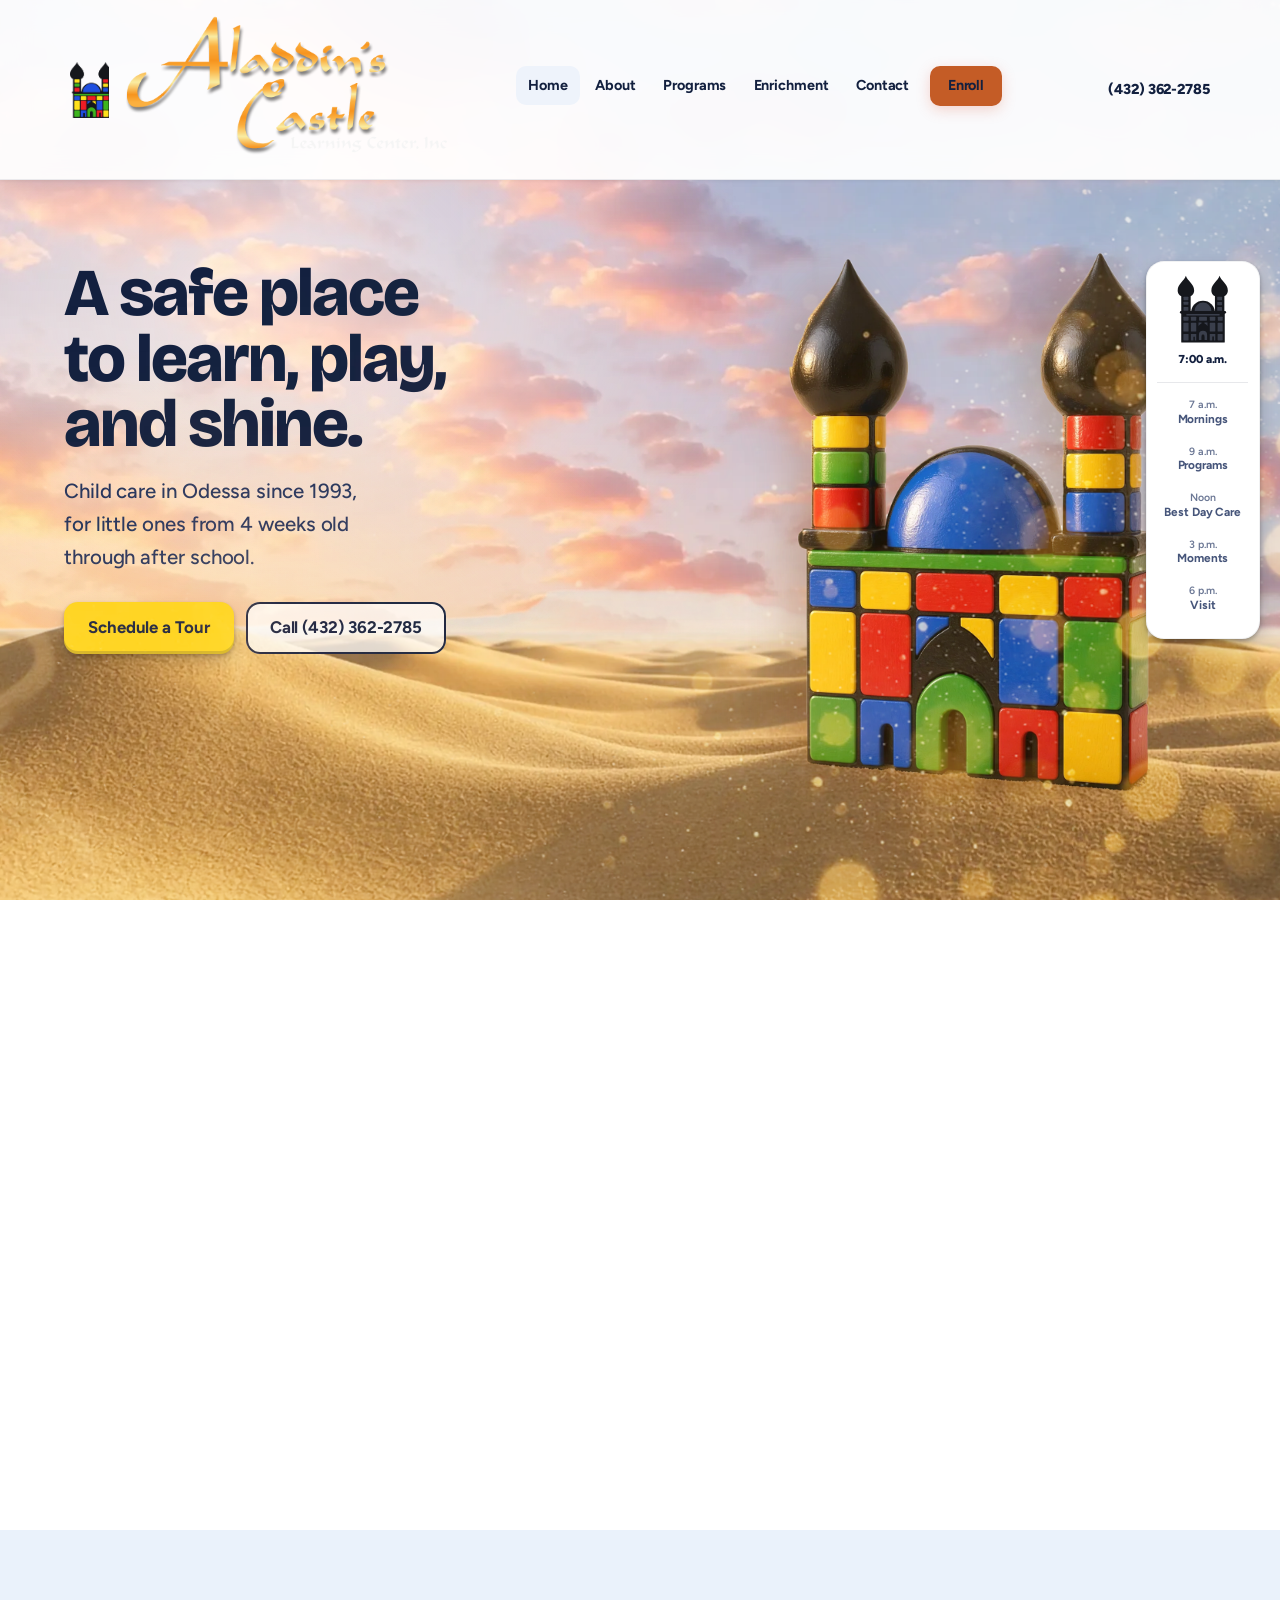
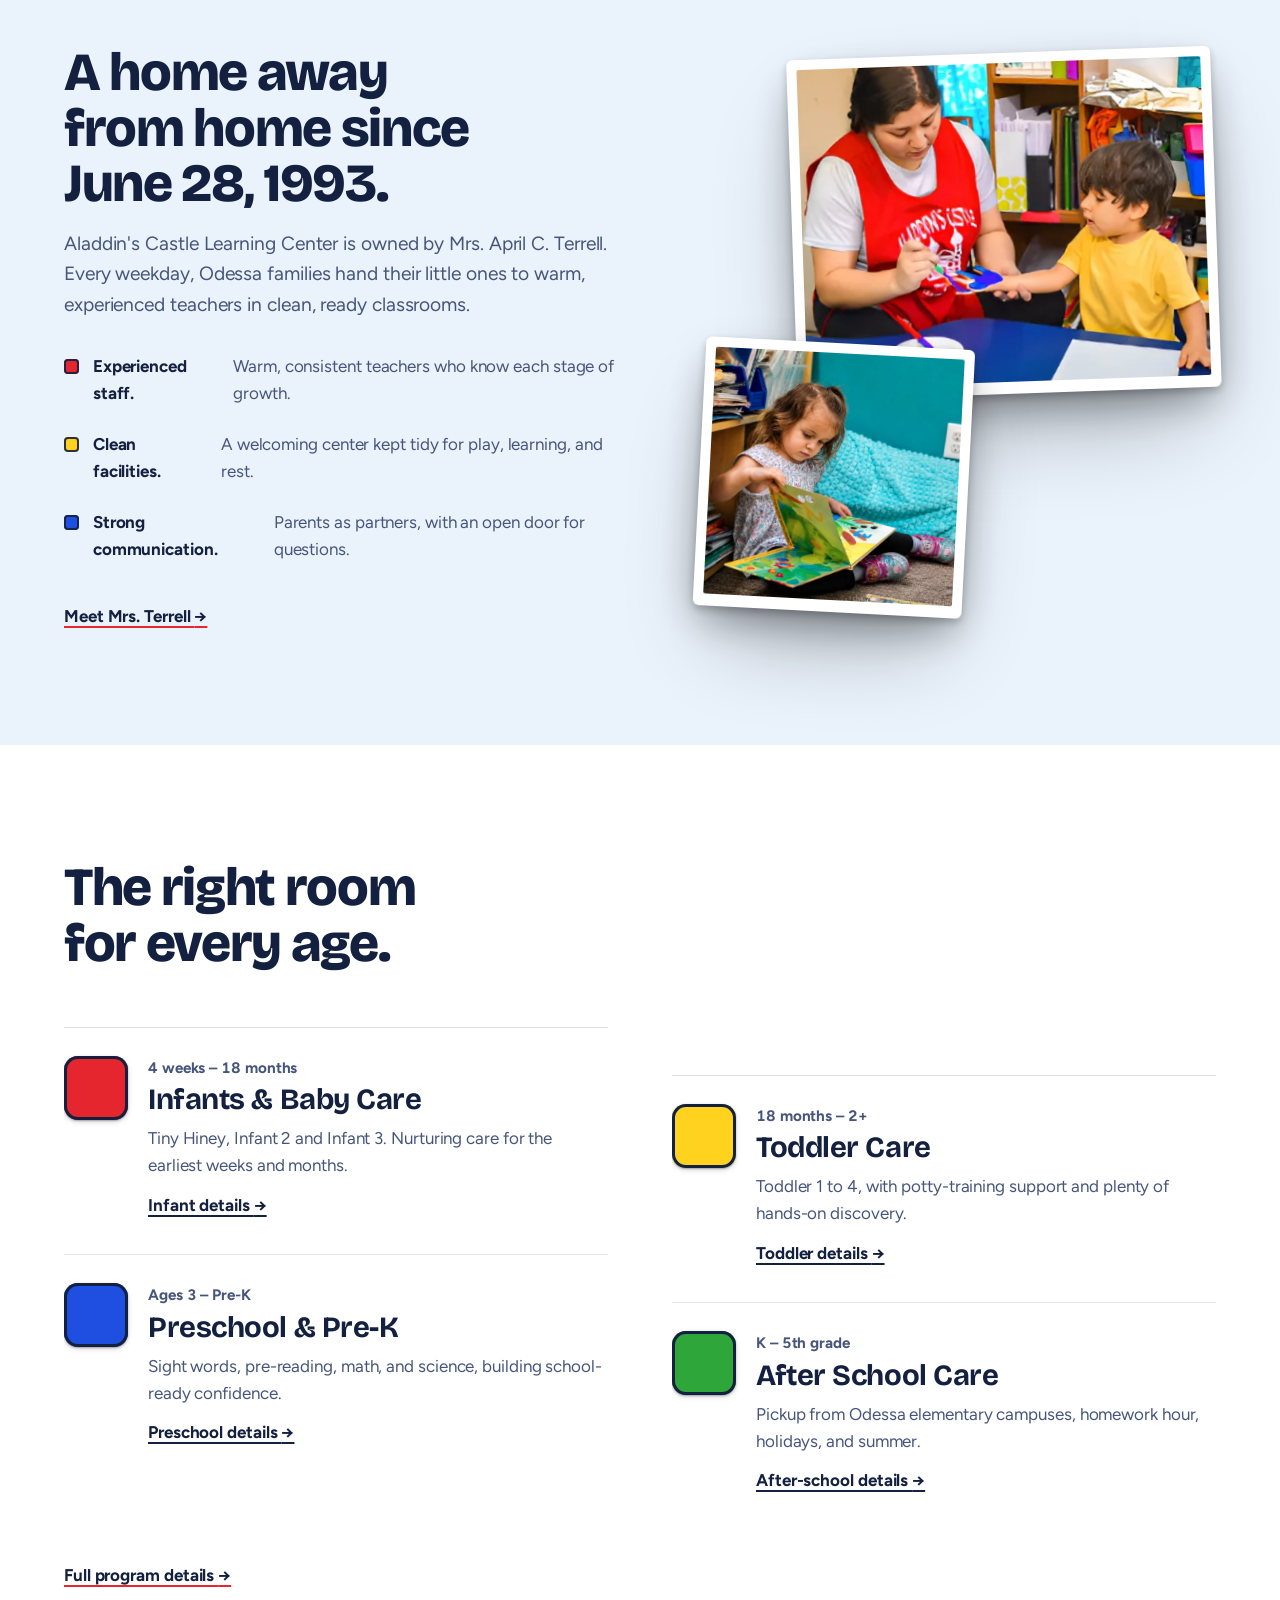
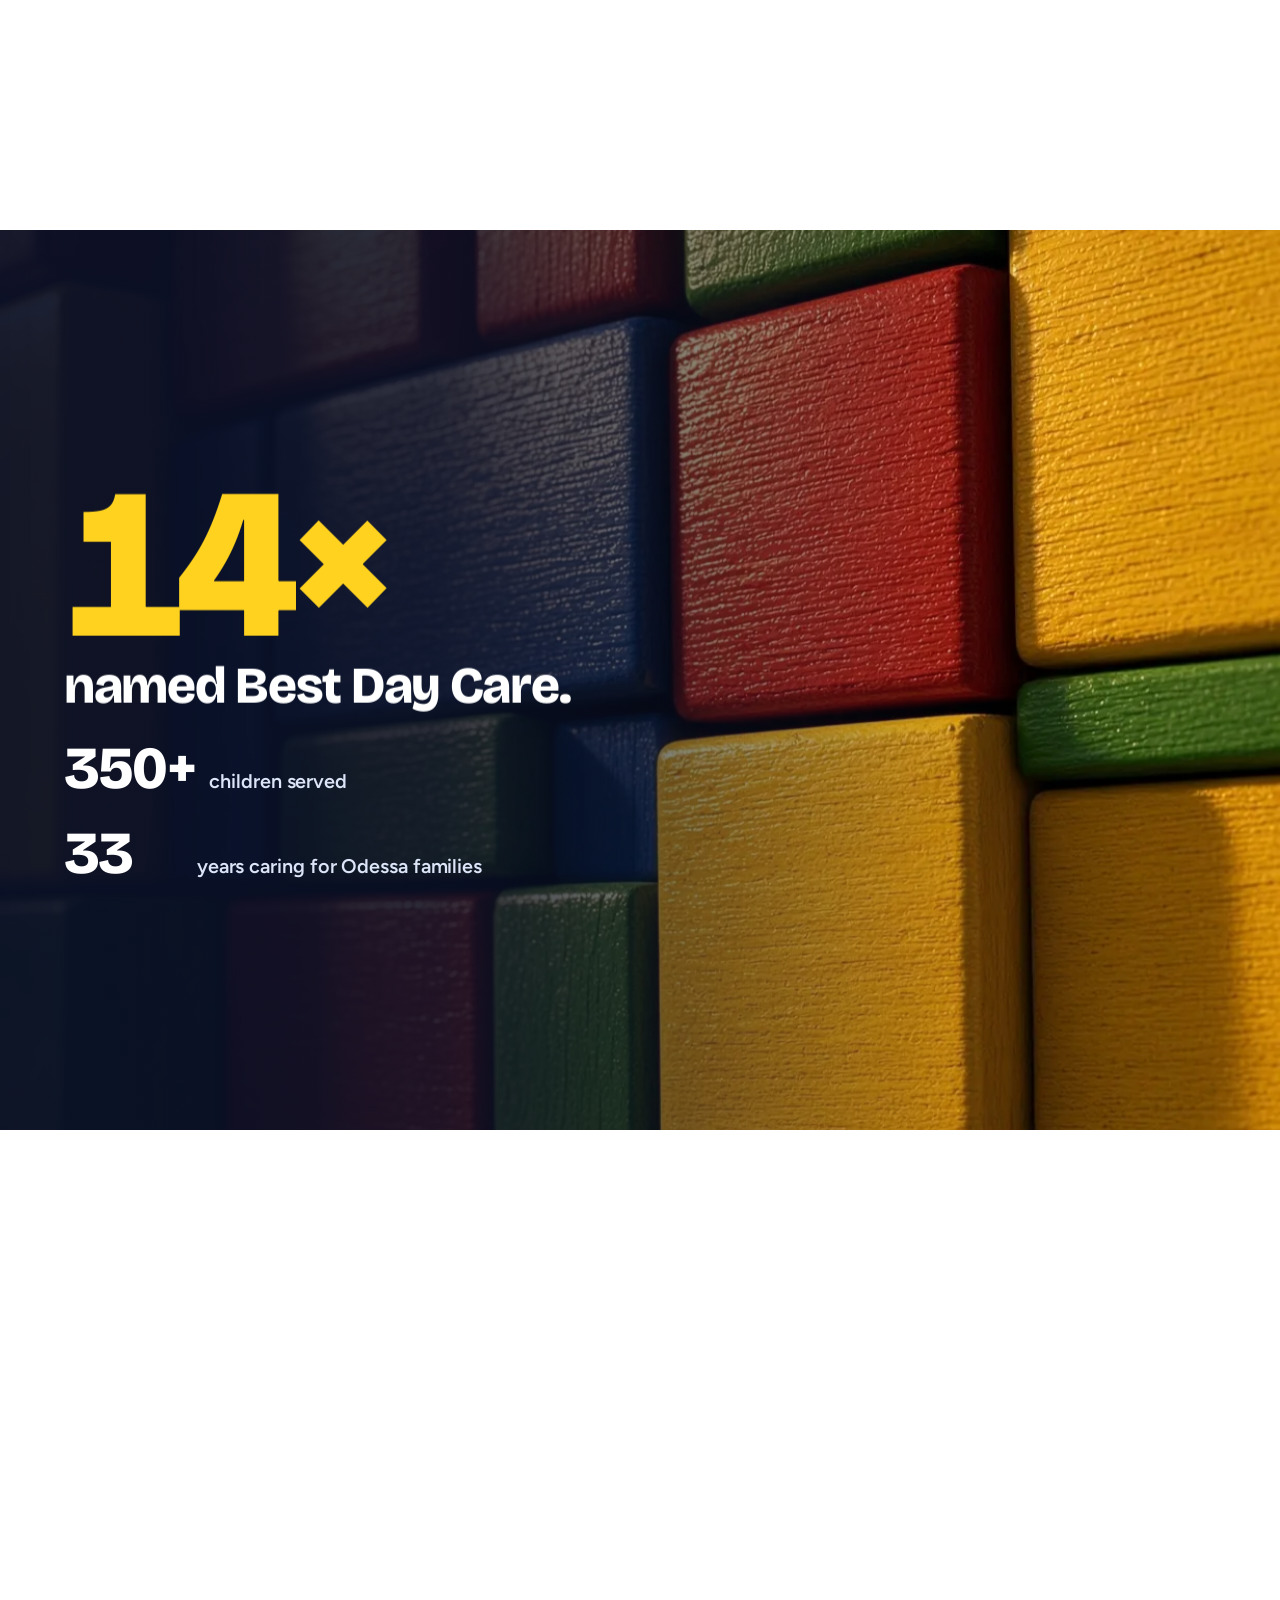
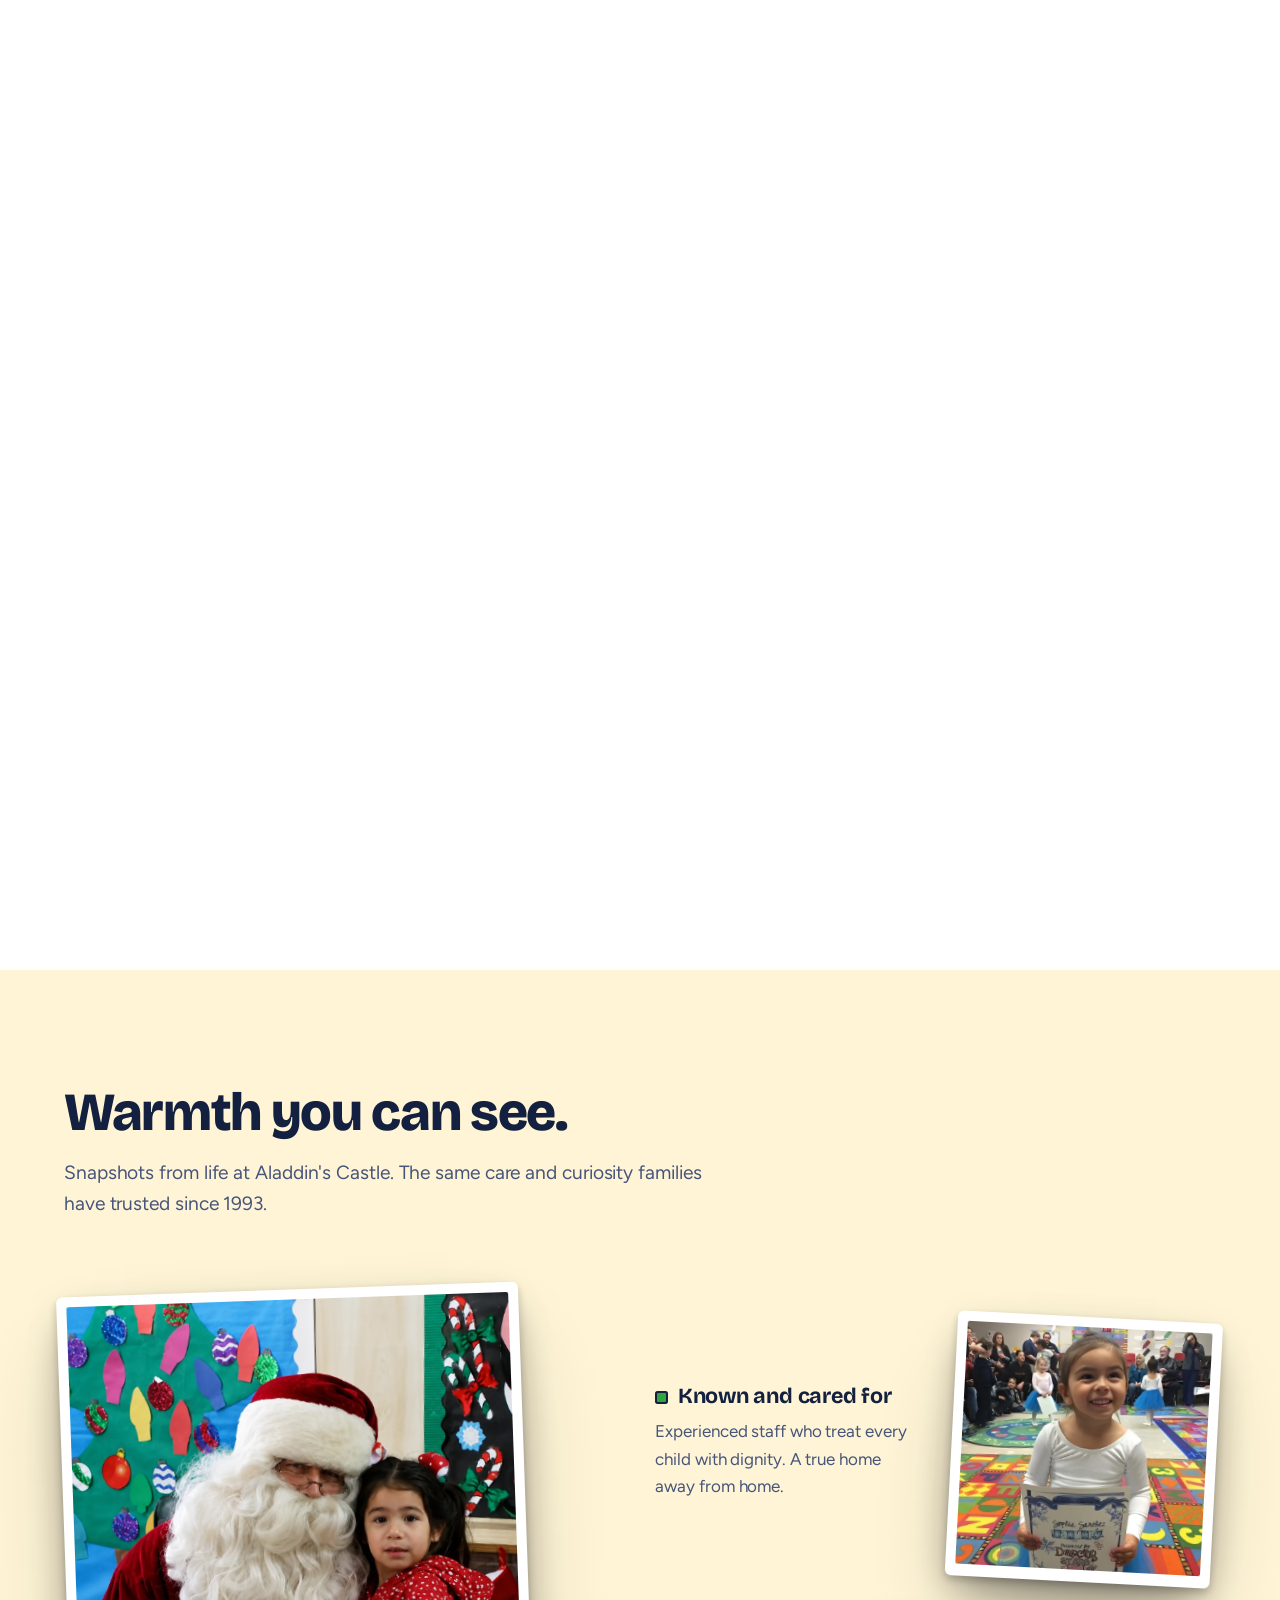
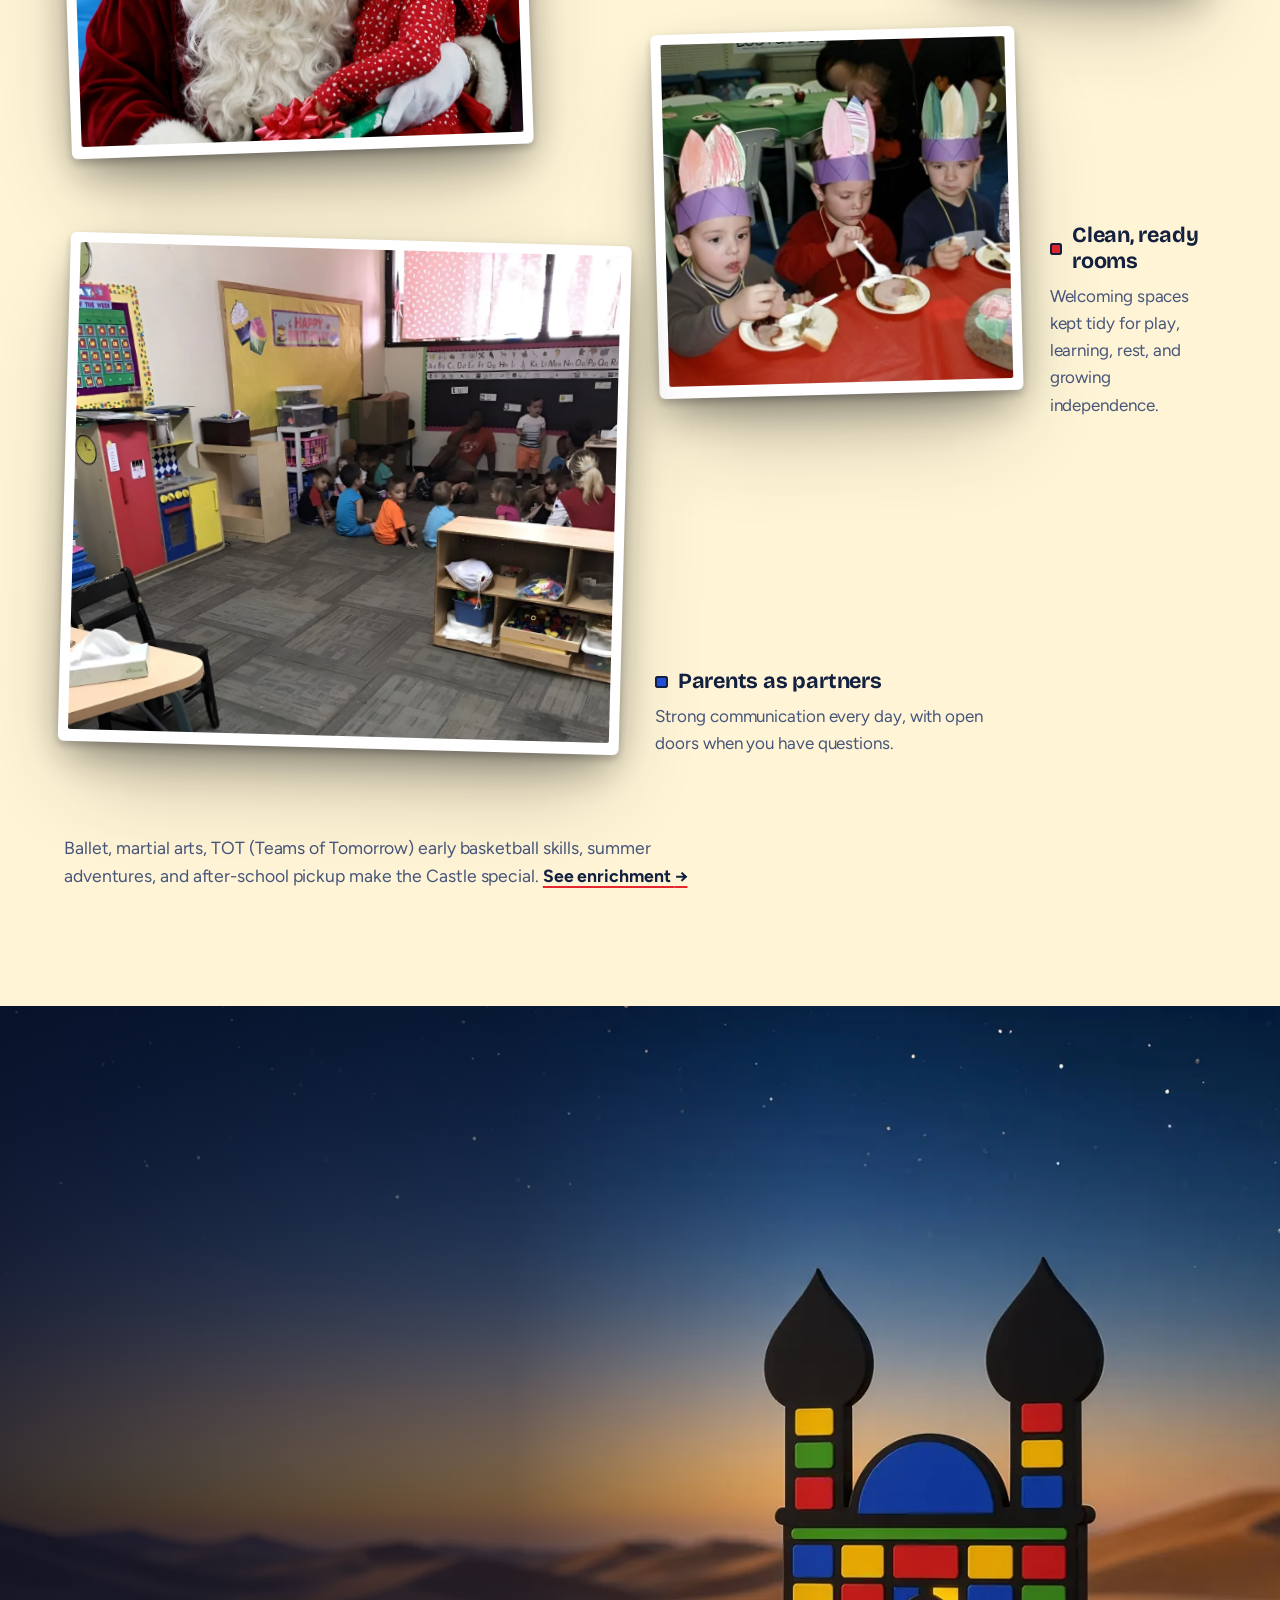
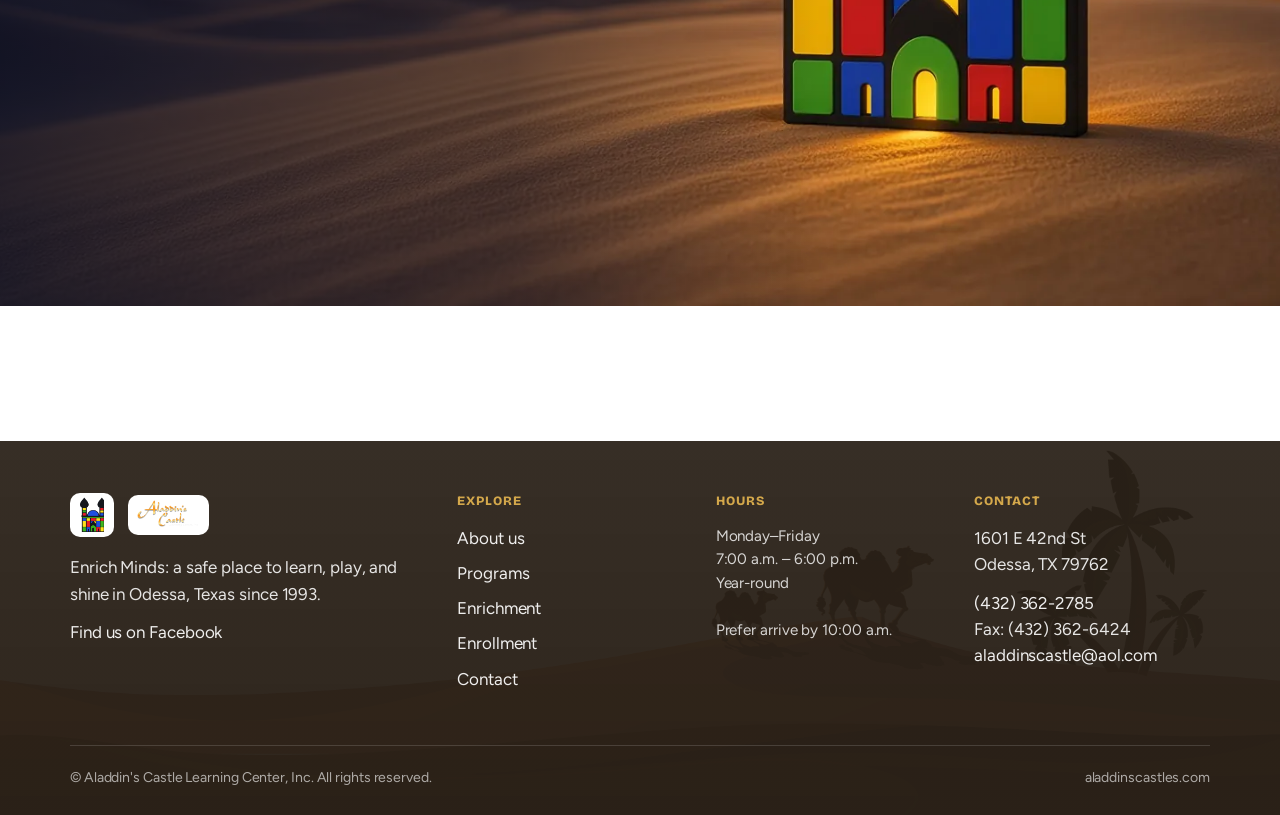
==== commit bdeb4d97: "Rebuild homepage as a scroll-driven "day at the Castle" and restore the rainbow castle logo Homepage" ====
--- a/index.html
+++ b/index.html
@@ -2,7 +2,7 @@
 <html lang="en">
 <head>
   <meta charset="utf-8">
-  <meta name="viewport" content="width=device-width, initial-scale=1">
+  <meta name="viewport" content="width=device-width, initial-scale=1, viewport-fit=cover">
   <title>Aladdin's Castle Learning Center | Odessa, TX Daycare &amp; Preschool</title>
   <meta name="description" content="Aladdin's Castle Learning Center in Odessa, TX — a safe place to learn, play, and shine since 1993. Baby care through after school. Call (432) 362-2785.">
   <meta property="og:type" content="website">
@@ -10,25 +10,30 @@
   <meta property="og:title" content="Aladdin's Castle Learning Center | Odessa, TX Daycare &amp; Preschool">
   <meta property="og:description" content="Aladdin's Castle Learning Center in Odessa, TX — a safe place to learn, play, and shine since 1993. Baby care through after school. Call (432) 362-2785.">
   <meta property="og:url" content="https://aladdinscastles.com/">
-  <meta property="og:image" content="https://aladdinscastles.com/assets/logo.png">
+  <meta property="og:image" content="https://aladdinscastles.com/assets/castle-logo.png">
   <meta name="twitter:card" content="summary_large_image">
   <meta name="twitter:title" content="Aladdin's Castle Learning Center | Odessa, TX Daycare &amp; Preschool">
   <meta name="twitter:description" content="Aladdin's Castle Learning Center in Odessa, TX — a safe place to learn, play, and shine since 1993. Baby care through after school. Call (432) 362-2785.">
-  <meta name="twitter:image" content="https://aladdinscastles.com/assets/logo.png">
+  <meta name="twitter:image" content="https://aladdinscastles.com/assets/castle-logo.png">
+  <meta name="theme-color" content="#13203F">
   <link rel="preconnect" href="https://fonts.googleapis.com">
   <link rel="preconnect" href="https://fonts.gstatic.com" crossorigin>
-  <link href="https://fonts.googleapis.com/css2?family=Fraunces:opsz,wght@9..144,550;9..144,650;9..144,700&family=Source+Serif+4:opsz,wght@8..60,500;8..60,600;8..60,700&family=Inter:wght@400;500;600;700;800&family=Source+Sans+3:wght@400;500;600;700;800&display=swap" rel="stylesheet">
+  <link href="https://fonts.googleapis.com/css2?family=Bricolage+Grotesque:opsz,wght@12..96,600;12..96,700;12..96,800&family=Figtree:wght@400;500;600;700;800&display=swap" rel="stylesheet">
+  <link rel="preload" as="image" href="assets/home/castle.webp" media="(min-width: 761px)">
+  <link rel="preload" as="image" href="assets/home/castle-m.webp" media="(max-width: 760px)">
+  <link rel="stylesheet" href="assets/sc/scrollcraft.css">
   <link rel="stylesheet" href="styles.css">
-  <link rel="icon" href="assets/favicon-lamp.png" type="image/png">
-  <link rel="apple-touch-icon" href="assets/favicon-lamp.png">
+  <link rel="stylesheet" href="assets/home/home.css">
+  <link rel="icon" href="assets/favicon-castle.png" type="image/png">
+  <link rel="apple-touch-icon" href="assets/favicon-castle.png">
 </head>
-<body>
+<body class="home">
 <a class="skip-link" href="#main">Skip to content</a>
 <div class="page">
   <header class="site-header">
     <div class="container header-inner">
-            <a class="logo" href="index.html">
-        <img class="logo-img" src="assets/logo.png" width="192" height="192" alt="">
+      <a class="logo" href="index.html">
+        <img class="logo-img" src="assets/castle-logo.png" width="373" height="539" alt="">
         <img class="logo-wordmark" src="assets/logo-wordmark.png" width="492" height="234" alt="Aladdin's Castle Learning Center">
       </a>
       <button type="button" class="nav-toggle" aria-expanded="false" aria-controls="site-nav">
@@ -51,287 +56,235 @@
     </div>
   </header>
 
+  <!-- Signature: the castle builds itself, one chapter at a time, across a day at the Castle. -->
+  <nav class="folio" aria-label="On this page">
+    <div class="folio__mark" aria-hidden="true">
+      <svg viewBox="80 80 540 710" class="folio__castle">
+        <g class="fc-frame">
+          <path d="M172 88C186 140 258 172 258 240C258 274 234 296 216 300H129C111 296 87 274 87 240C87 172 158 140 172 88Z"/>
+          <path d="M522 88C536 140 608 172 608 240C608 274 584 296 566 300H479C461 296 437 274 437 240C437 172 508 140 522 88Z"/>
+          <rect x="124" y="292" width="98" height="182" rx="6"/>
+          <rect x="474" y="292" width="98" height="182" rx="6"/>
+          <path d="M226 470A124 124 0 0 1 474 470Z"/>
+          <rect x="110" y="452" width="480" height="26" rx="13"/>
+          <rect x="124" y="470" width="452" height="310" rx="6"/>
+        </g>
+        <g class="fc-blocks">
+          <rect data-ch="1" class="y" x="142" y="302" width="62" height="42" rx="7"/>
+          <rect data-ch="1" class="g" x="142" y="354" width="62" height="38" rx="7"/>
+          <rect data-ch="1" class="r" x="142" y="406" width="62" height="50" rx="7"/>
+          <rect data-ch="1" class="r" x="492" y="302" width="62" height="42" rx="7"/>
+          <rect data-ch="1" class="y" x="492" y="356" width="62" height="40" rx="7"/>
+          <rect data-ch="1" class="b" x="492" y="408" width="62" height="48" rx="7"/>
+          <rect data-ch="2" class="g" x="138" y="484" width="424" height="16" rx="6"/>
+          <rect data-ch="2" class="b" x="140" y="508" width="66" height="50" rx="7"/>
+          <rect data-ch="2" class="y" x="218" y="508" width="68" height="50" rx="7"/>
+          <rect data-ch="2" class="r" x="300" y="508" width="100" height="50" rx="7"/>
+          <rect data-ch="2" class="y" x="414" y="508" width="70" height="50" rx="7"/>
+          <rect data-ch="2" class="r" x="498" y="508" width="62" height="50" rx="7"/>
+          <path data-ch="3" class="b" d="M244 462A106 106 0 0 1 456 462Z"/>
+          <rect data-ch="3" class="y" x="140" y="566" width="66" height="110" rx="7"/>
+          <rect data-ch="3" class="r" x="218" y="566" width="68" height="110" rx="7"/>
+          <path data-ch="3" class="b" d="M338 570H300V612C310 600 324 586 338 580Z"/>
+          <path data-ch="3" class="y" d="M362 570H400V612C390 600 376 586 362 580Z"/>
+          <rect data-ch="3" class="b" x="414" y="566" width="70" height="110" rx="7"/>
+          <rect data-ch="3" class="g" x="496" y="566" width="64" height="110" rx="7"/>
+          <rect data-ch="4" class="g" x="140" y="684" width="66" height="82" rx="7"/>
+          <path data-ch="4" class="b" d="M218 766V684H286V766H268V722A10 10 0 0 0 250 722V766Z"/>
+          <path data-ch="4" class="r" d="M414 766V684H484V766H466V722A10 10 0 0 0 446 722V766Z"/>
+          <rect data-ch="4" class="y" x="496" y="684" width="64" height="82" rx="7"/>
+          <path data-ch="5" class="g" d="M298 766V700A52 52 0 0 1 402 700V766H368V712A18 18 0 0 0 332 712V766Z"/>
+          <rect data-ch="5" class="glow" x="334" y="712" width="32" height="54" rx="4"/>
+        </g>
+      </svg>
+      <span class="folio__time" data-folio-time>7:00 a.m.</span>
+    </div>
+    <ol class="folio__list">
+      <li><a href="#mornings" data-folio-link="1"><span class="folio__t">7 a.m.</span> Mornings</a></li>
+      <li><a href="#programs" data-folio-link="2"><span class="folio__t">9 a.m.</span> Programs</a></li>
+      <li><a href="#best" data-folio-link="3"><span class="folio__t">Noon</span> Best Day Care</a></li>
+      <li><a href="#moments" data-folio-link="4"><span class="folio__t">3 p.m.</span> Moments</a></li>
+      <li><a href="#visit" data-folio-link="5"><span class="folio__t">6 p.m.</span> Visit</a></li>
+    </ol>
+  </nav>
+
   <main id="main">
-    <section class="hero hero-photo-forward">
-      <div class="container hero-grid">
-        <div>
-          <p class="hero-badge"><span aria-hidden="true">★</span> Serving Odessa since June 28, 1993</p>
-          <h1>A safe place to learn, play, and shine</h1>
-          <p class="hero-tagline">Where little minds grow every day — and you don't need a magic lamp to make your child's dreams come true.</p>
-          <p class="hero-lead">Welcome to <strong>Aladdin's Castle Learning Center, Inc.</strong> Warm teachers, clean classrooms, and enrichment that sparks curiosity — for children from 4 weeks through school age.</p>
-          <div class="hero-actions">
-            <a class="btn btn-coral btn-lg" href="enrollment.html">Schedule a tour / Enroll</a>
-            <a class="btn btn-secondary btn-lg" href="tel:+14323622785">Call (432) 362-2785</a>
-          </div>
-          <div class="pill-row">
-            <span class="pill">Ages 4 weeks – school age</span>
-            <span class="pill">Mon–Fri 7 a.m.–6 p.m.</span>
-            <span class="pill">Year-round care</span>
-          </div>
-        </div>
-        <div class="hero-art">
-          <figure class="hero-banner">
-            <img src="assets/banner.png" width="900" height="720" alt="Children learning and playing at Aladdin's Castle Learning Center">
-            <figcaption class="hero-banner-caption">Odessa families since 1993 — Enrich Minds every day</figcaption>
-          </figure>
-        </div>
-      </div>
-    </section>
-
-    <div class="trust-strip">
-      <div class="container trust-grid">
-        <div class="trust-item">
-          <strong>Since 1993</strong>
-          <span>Trusted Odessa families for 30+ years</span>
-        </div>
-        <div class="trust-item">
-          <strong>4 weeks – school age</strong>
-          <span>Baby care through after-school</span>
-        </div>
-        <div class="trust-item">
-          <strong>7 a.m. – 6 p.m.</strong>
-          <span>Monday–Friday, year-round</span>
-        </div>
-      </div>
-    </div>
-
-    <section class="enrich-band">
-      <div class="container">
-        <p class="eyebrow" style="color:#D4A84B;">Our promise</p>
-        <h2>Enrich Minds</h2>
-        <p>We believe every child deserves excellence in care and learning — a place where emotional, physical, and mental growth are nurtured side by side, and where parents are true partners in the journey.</p>
-        <p class="enrich-quote">"Where you don't need a magic lamp to make your child's dreams come true."</p>
-      </div>
-    </section>
-
-
-    <section class="section photo-strip-section" aria-label="Life at the Castle">
-      <div class="container">
-        <div class="section-header">
-          <span class="eyebrow">Life at the Castle</span>
-          <h2>Real moments from our classrooms</h2>
-          <p>Photos from Aladdin's Castle — the faces and spaces families know.</p>
-        </div>
-        <div class="photo-trio">
-          <figure class="photo-card has-caption">
-            <img src="assets/three_pics1.jpg" width="800" height="640" alt="Children at Aladdin's Castle Learning Center" loading="lazy">
-            <figcaption>Curious minds at work — learning through play and friendship.</figcaption>
-          </figure>
-          <figure class="photo-card has-caption">
-            <img src="assets/three_pics2.jpg" width="800" height="640" alt="Classroom activities at Aladdin's Castle" loading="lazy">
-            <figcaption>Warm classrooms where every child is known and welcomed.</figcaption>
-          </figure>
-          <figure class="photo-card has-caption">
-            <img src="assets/three_pics3.jpg" width="800" height="640" alt="Play and learning at Aladdin's Castle" loading="lazy">
-            <figcaption>Play that teaches — creativity, movement, and discovery.</figcaption>
-          </figure>
-        </div>
-      </div>
-    </section>
-
-    <section class="section">
-      <div class="container">
-        <div class="section-header">
-          <span class="eyebrow">Why families choose us</span>
-          <h2>Four pillars of Castle care</h2>
-          <p>The same commitments that guide our classrooms every day — from Tiny Hiney infants to after-school pickup.</p>
-        </div>
-        <div class="pillar-grid">
-          <article class="pillar">
-            <div class="pillar-icon" aria-hidden="true">
-              <svg width="26" height="26" viewBox="0 0 24 24" fill="none" stroke="#6B7F5E" stroke-width="2"><circle cx="9" cy="7" r="3"/><circle cx="16" cy="8" r="2.5"/><path d="M3 20v-1a5 5 0 0110 0v1M14 20v-1a4 4 0 017 0v1"/></svg>
-            </div>
-            <h3>Experienced staff</h3>
-            <p>Warm, consistent teachers who know how to nurture each stage of growth.</p>
-          </article>
-          <article class="pillar">
-            <div class="pillar-icon teal-deep" aria-hidden="true">
-              <svg width="26" height="26" viewBox="0 0 24 24" fill="none" stroke="#3D3228" stroke-width="2"><path d="M3 21h18M5 21V9l7-5 7 5v12M9 21v-6h6v6"/></svg>
-            </div>
-            <h3>Clean facilities</h3>
-            <p>A welcoming center kept tidy and ready for play, learning, and rest.</p>
-          </article>
-          <article class="pillar">
-            <div class="pillar-icon gold" aria-hidden="true">
-              <svg width="26" height="26" viewBox="0 0 24 24" fill="none" stroke="#D4A84B" stroke-width="2"><path d="M12 2l2.5 7.5H22l-6 4.5 2.5 7.5L12 17l-6.5 4.5L8 14 2 9.5h7.5z"/></svg>
-            </div>
-            <h3>Affordable options</h3>
-            <p>Quality childcare with program choices that fit your family's needs — ask the office for current rates.</p>
-          </article>
-          <article class="pillar">
-            <div class="pillar-icon coral" aria-hidden="true">
-              <svg width="26" height="26" viewBox="0 0 24 24" fill="none" stroke="#C45C26" stroke-width="2"><path d="M21 15a4 4 0 01-4 4H8l-5 3V7a4 4 0 014-4h10a4 4 0 014 4z"/></svg>
-            </div>
-            <h3>Strong communication</h3>
-            <p>Parents as partners — clear updates and an open door when you have questions.</p>
-          </article>
-        </div>
-      </div>
-    </section>
-
-    <section class="section section-alt">
-      <div class="container">
-        <div class="section-header">
-          <span class="eyebrow">Programs at a glance</span>
-          <h2>The right room for every age</h2>
-          <p>Scannable age bands so you can see where your child fits — then dig into full details on our Programs page.</p>
-        </div>
-        <div class="card-grid cols-4">
-          <article class="card program-card program-photo-card">
-            <img class="program-photo" src="assets/service-1.jpg" width="640" height="440" alt="Infant and baby care" loading="lazy">
-            <div class="program-photo-body">
-              <span class="age-range">4 weeks – 18 months</span>
-              <h3>Infants / Baby Care</h3>
-              <p>Tiny Hiney, Infant 2 &amp; Infant 3 — nurturing care for the earliest weeks and months.</p>
-              <a class="card-link" href="programs.html#infants">Infant details →</a>
-            </div>
-          </article>
-          <article class="card program-card program-photo-card">
-            <img class="program-photo" src="assets/service-3.jpg" width="640" height="440" alt="Toddler program" loading="lazy">
-            <div class="program-photo-body">
-              <span class="age-range">18 months – 2+</span>
-              <h3>Toddler Care</h3>
-              <p>Toddler 1–4 with potty-training support and plenty of hands-on discovery.</p>
-              <a class="card-link" href="programs.html#toddlers">Toddler details →</a>
-            </div>
-          </article>
-          <article class="card program-card program-photo-card">
-            <img class="program-photo" src="assets/service-5.jpg" width="640" height="440" alt="Preschool learning" loading="lazy">
-            <div class="program-photo-body">
-              <span class="age-range">Ages 3 – Pre-K</span>
-              <h3>Preschool &amp; Pre-K</h3>
-              <p>Sight words, pre-reading, math, and science — building school-ready confidence.</p>
-              <a class="card-link" href="programs.html#preschool">Preschool details →</a>
-            </div>
-          </article>
-          <article class="card program-card program-photo-card">
-            <img class="program-photo" src="assets/service-7.jpg" width="640" height="440" alt="After school care" loading="lazy">
-            <div class="program-photo-body">
-              <span class="age-range">K – 5th grade</span>
-              <h3>After School Care</h3>
-              <p>Pickup from Odessa elementary campuses, homework hour, holidays, and summer.</p>
-              <a class="card-link" href="enrichment.html#after-school">After-school details →</a>
-            </div>
-          </article>
-        </div>
-        <div class="service-chips" aria-label="Services we offer">
-          <span class="service-chip">Baby Care</span>
-          <span class="service-chip">Toddler Care</span>
-          <span class="service-chip">Preschool</span>
-          <span class="service-chip">Pre-Kindergarten</span>
-          <span class="service-chip">After School Care</span>
-          <span class="service-chip">Day Care</span>
-          <span class="service-chip">Child Care</span>
-        </div>
-        <p style="text-align:center;margin-top:2.25rem;margin-bottom:0;">
-          <a class="btn btn-primary" href="programs.html">Full program details</a>
-        </p>
-      </div>
-    </section>
-
-    <section class="section">
-      <div class="container">
-        <div class="section-header">
-          <span class="eyebrow">Welcome</span>
-          <h2>Caring for Odessa families for over 30 years</h2>
-          <p>Owned by Mrs. April C. Terrell, Aladdin's Castle Learning Center, Inc. has been a trusted home away from home since June 28, 1993.</p>
-        </div>
-        <div class="card-grid cols-3">
-          <article class="card">
-            <div class="card-icon" aria-hidden="true">
-              <svg width="28" height="28" viewBox="0 0 24 24" fill="none" stroke="#6B7F5E" stroke-width="2"><path d="M12 3l8 5v4c0 5-3.5 8.5-8 10-4.5-1.5-8-5-8-10V8l8-5z"/></svg>
-            </div>
-            <h3>Safe &amp; welcoming</h3>
-            <p>A warm environment where children learn by example, exploration, and creativity — with teachers who treat every child with dignity.</p>
-            <a class="card-link" href="about.html">Our philosophy →</a>
-          </article>
-          <article class="card">
-            <div class="card-icon coral" aria-hidden="true">
-              <svg width="28" height="28" viewBox="0 0 24 24" fill="none" stroke="#C45C26" stroke-width="2"><circle cx="12" cy="8" r="4"/><path d="M4 21v-1a6 6 0 0112 0v1M16 11a4 4 0 018 0"/></svg>
-            </div>
-            <h3>Ages 4 weeks – school age</h3>
-            <p>From Tiny Hiney infants through Pre-K and after-school care — programs designed for each stage of growth.</p>
-            <a class="card-link" href="programs.html">View programs →</a>
-          </article>
-          <article class="card">
-            <div class="card-icon gold" aria-hidden="true">
-              <svg width="28" height="28" viewBox="0 0 24 24" fill="none" stroke="#D4A84B" stroke-width="2"><path d="M12 2l2.5 7.5H22l-6 4.5 2.5 7.5L12 17l-6.5 4.5L8 14 2 9.5h7.5z"/></svg>
-            </div>
-            <h3>Enrichment &amp; after school</h3>
-            <p>Ballet, Stretch-n-Grow fitness, summer adventures, and after-school pickup — extras that make the Castle special.</p>
-            <a class="card-link" href="enrichment.html">See enrichment →</a>
-          </article>
-        </div>
-      </div>
-    </section>
-
-    <section class="section section-cream" aria-label="Castle moments">
-      <div class="container">
-        <div class="section-header">
-          <span class="eyebrow">Castle moments</span>
-          <h2>Warmth you can see</h2>
-          <p>Snapshots from life at Aladdin's Castle — the same care and curiosity families have trusted since 1993.</p>
-        </div>
-        <div class="moment-grid">
-          <article class="moment-card">
-            <img src="assets/testimonial-1.png" width="640" height="480" alt="Learning and friendship at Aladdin's Castle" loading="lazy">
-            <div class="moment-body">
-              <h3>Known and cared for</h3>
-              <p>Experienced staff who treat every child with dignity — a true home away from home.</p>
-            </div>
-          </article>
-          <article class="moment-card">
-            <img src="assets/testimonial-2.png" width="640" height="480" alt="Classroom joy at Aladdin's Castle" loading="lazy">
-            <div class="moment-body">
-              <h3>Clean, ready rooms</h3>
-              <p>Welcoming spaces kept tidy for play, learning, rest, and growing independence.</p>
-            </div>
-          </article>
-          <article class="moment-card">
-            <img src="assets/testimonial-3.png" width="640" height="480" alt="Play and discovery at Aladdin's Castle" loading="lazy">
-            <div class="moment-body">
-              <h3>Parents as partners</h3>
-              <p>Strong communication every day — open doors when you have questions.</p>
-            </div>
-          </article>
-        </div>
-      </div>
-    </section>
-
-    <section class="cta-band">
-      <div class="container">
-        <h2>Ready to visit or enroll?</h2>
-        <p>Schedule a tour, ask about availability, or begin the five-step enrollment process. We're happy to answer questions about rooms, schedules, and what to bring on day one.</p>
-        <div class="cta-actions">
-          <a class="btn btn-secondary btn-lg" href="enrollment.html">Start enrollment</a>
-          <a class="btn btn-secondary btn-lg" href="tel:+14323622785">Call (432) 362-2785</a>
-        </div>
-      </div>
-    </section>
-
-    <section class="contact-strip">
-      <div class="container contact-strip-grid">
-        <div class="strip-item">
-          <svg viewBox="0 0 24 24" fill="none" stroke="#6B7F5E" stroke-width="2" aria-hidden="true"><path d="M12 21s-7-5.5-7-11a7 7 0 0114 0c0 5.5-7 11-7 11z"/><circle cx="12" cy="10" r="2.5"/></svg>
-          <div>
-            <strong>Visit us</strong>
-            <a href="https://maps.google.com/?q=1601+E+42nd+St,+Odessa,+TX+79762" target="_blank" rel="noopener noreferrer">1601 E 42nd St<br>Odessa, TX 79762</a>
-          </div>
-        </div>
-        <div class="strip-item">
-          <svg viewBox="0 0 24 24" fill="none" stroke="#6B7F5E" stroke-width="2" aria-hidden="true"><path d="M22 16.9v3a2 2 0 01-2.2 2 19.8 19.8 0 01-8.6-3.1 19.5 19.5 0 01-6-6A19.8 19.8 0 012.1 4.2 2 2 0 014.1 2h3a2 2 0 012 1.7c.1.9.3 1.8.6 2.6a2 2 0 01-.5 2.1L8.1 9.5a16 16 0 006 6l1.1-1.1a2 2 0 012.1-.5c.8.3 1.7.5 2.6.6a2 2 0 011.7 2z"/></svg>
-          <div>
-            <strong>Call or fax</strong>
-            <a href="tel:+14323622785">(432) 362-2785</a><br>
-            <span>Fax: (432) 362-6424</span>
-          </div>
-        </div>
-        <div class="strip-item">
-          <svg viewBox="0 0 24 24" fill="none" stroke="#6B7F5E" stroke-width="2" aria-hidden="true"><circle cx="12" cy="12" r="9"/><path d="M12 7v5l3 2"/></svg>
-          <div>
-            <strong>Hours</strong>
-            <span>Monday–Friday<br>7:00 a.m. – 6:00 p.m. (year-round)</span>
-          </div>
+
+    <!-- Sunrise: the layered castle scene -->
+    <section class="dawn" data-sc-act="pin" data-sc-span="1.7" data-chapter="0" aria-labelledby="hero-title">
+      <div data-sc-stage class="hero__stage" data-hero-stage>
+        <picture class="hl hl--sky">
+          <source media="(max-width: 760px)" srcset="assets/home/sky-m.webp" width="1100" height="1639">
+          <img src="assets/home/sky.webp" width="2000" height="1342" alt="" fetchpriority="high">
+        </picture>
+        <div class="hl hl--sun" aria-hidden="true"></div>
+        <img class="hl hl--dunes" src="assets/home/dunes.webp" width="2000" height="1342" alt="">
+        <div class="hero__scrim" aria-hidden="true"></div>
+        <div class="hero__copy">
+          <h1 id="hero-title" class="hero__title">A safe place to learn, play, and shine.</h1>
+          <p class="hero__lede">Child care in Odessa since 1993, for little ones from 4&nbsp;weeks old through after&nbsp;school.</p>
+          <div class="hero__actions">
+            <a class="btn-tour" href="enrollment.html">Schedule a Tour</a>
+            <a class="btn-call" href="tel:+14323622785">Call (432) 362-2785</a>
+          </div>
+        </div>
+        <div class="hl hl--castle">
+          <span class="castle-shadow" aria-hidden="true"></span>
+          <picture>
+            <source media="(max-width: 760px)" srcset="assets/home/castle-m.webp" width="620" height="889">
+            <img src="assets/home/castle.webp" width="980" height="1404" alt="The Aladdin's Castle logo built as a toy castle from red, yellow, blue and green blocks">
+          </picture>
+        </div>
+        <img class="hl hl--dust" src="assets/home/dust.webp" width="1600" height="1074" alt="">
+        <img class="hl hl--spark" src="assets/home/sparkles.webp" width="1600" height="1074" alt="">
+        <p class="hero__beat" data-sc-cue="0.38">Open Monday to Friday, 7:00 a.m. to 6:00 p.m., all year.</p>
+      </div>
+    </section>
+
+    <!-- 7 a.m. -->
+    <section class="ch ch--morning" id="mornings" data-chapter="1" data-sc-act="flow" aria-labelledby="mornings-title">
+      <div class="sc-wrap mornings">
+        <div class="mornings__copy" data-sc-in data-sc-stagger="70">
+          <h2 id="mornings-title" class="ch__title">A home away from home since June&nbsp;28,&nbsp;1993.</h2>
+          <p class="ch__body">Aladdin's Castle Learning Center is owned by Mrs. April C. Terrell. Every weekday, Odessa families hand their little ones to warm, experienced teachers in clean, ready classrooms.</p>
+          <ul class="pillars">
+            <li><span class="blk blk--r" aria-hidden="true"></span><strong>Experienced staff.</strong> Warm, consistent teachers who know each stage of growth.</li>
+            <li><span class="blk blk--y" aria-hidden="true"></span><strong>Clean facilities.</strong> A welcoming center kept tidy for play, learning, and rest.</li>
+            <li><span class="blk blk--b" aria-hidden="true"></span><strong>Strong communication.</strong> Parents as partners, with an open door for questions.</li>
+          </ul>
+          <a class="text-link" href="about.html">Meet Mrs. Terrell <span aria-hidden="true">→</span></a>
+        </div>
+        <div class="mornings__photos">
+          <figure class="print print--a" data-sc-parallax="-0.06">
+            <img src="assets/home/teacher.webp" width="510" height="410" alt="An Aladdin's Castle teacher in a red apron helping a boy with a painting project" loading="lazy">
+          </figure>
+          <figure class="print print--b" data-sc-parallax="-0.16">
+            <img src="assets/home/reading.webp" width="1254" height="1254" alt="A little girl reading a picture book on the classroom floor" loading="lazy">
+          </figure>
+        </div>
+      </div>
+    </section>
+
+    <!-- 9 a.m. -->
+    <section class="ch ch--programs" id="programs" data-chapter="2" data-sc-act="flow" aria-labelledby="programs-title">
+      <div class="sc-wrap">
+        <h2 id="programs-title" class="ch__title programs__title" data-sc-in>The right room for every age.</h2>
+        <ol class="programs">
+          <li class="prog" data-sc-reveal="left" data-sc-reveal-at="0.12 0.34">
+            <span class="prog__tile blk--r" aria-hidden="true"></span>
+            <p class="prog__age">4 weeks – 18 months</p>
+            <h3 class="prog__name">Infants &amp; Baby Care</h3>
+            <p class="prog__desc">Tiny Hiney, Infant 2 and Infant 3. Nurturing care for the earliest weeks and months.</p>
+            <a class="prog__link" href="programs.html#infants">Infant details <span aria-hidden="true">→</span></a>
+          </li>
+          <li class="prog" data-sc-reveal="left" data-sc-reveal-at="0.18 0.40">
+            <span class="prog__tile blk--y" aria-hidden="true"></span>
+            <p class="prog__age">18 months – 2+</p>
+            <h3 class="prog__name">Toddler Care</h3>
+            <p class="prog__desc">Toddler 1 to 4, with potty-training support and plenty of hands-on discovery.</p>
+            <a class="prog__link" href="programs.html#toddlers">Toddler details <span aria-hidden="true">→</span></a>
+          </li>
+          <li class="prog" data-sc-reveal="left" data-sc-reveal-at="0.24 0.46">
+            <span class="prog__tile blk--b" aria-hidden="true"></span>
+            <p class="prog__age">Ages 3 – Pre-K</p>
+            <h3 class="prog__name">Preschool &amp; Pre-K</h3>
+            <p class="prog__desc">Sight words, pre-reading, math, and science, building school-ready confidence.</p>
+            <a class="prog__link" href="programs.html#preschool">Preschool details <span aria-hidden="true">→</span></a>
+          </li>
+          <li class="prog" data-sc-reveal="left" data-sc-reveal-at="0.30 0.52">
+            <span class="prog__tile blk--g" aria-hidden="true"></span>
+            <p class="prog__age">K – 5th grade</p>
+            <h3 class="prog__name">After School Care</h3>
+            <p class="prog__desc">Pickup from Odessa elementary campuses, homework hour, holidays, and summer.</p>
+            <a class="prog__link" href="enrichment.html#after-school">After-school details <span aria-hidden="true">→</span></a>
+          </li>
+        </ol>
+        <p class="programs__more"><a class="text-link" href="programs.html">Full program details <span aria-hidden="true">→</span></a></p>
+      </div>
+    </section>
+
+    <!-- Noon: the peak -->
+    <section class="best" id="best" data-chapter="3" data-sc-act="pin" data-sc-span="2.6" aria-labelledby="best-title">
+      <div data-sc-stage class="best__stage">
+        <img class="best__bg" src="assets/home/blocks.webp" width="1232" height="1616" alt="" data-sc-parallax="-0.08" loading="lazy">
+        <div class="best__scrim" aria-hidden="true"></div>
+        <div class="best__copy">
+          <h2 id="best-title" class="best__title" data-sc-cue="0.02">
+            <span class="best__num"><span data-sc-count="0 14" data-sc-count-at="0.04 0.26">14</span>×</span>
+            <span class="best__line">named Best Day&nbsp;Care.</span>
+          </h2>
+          <p class="best__stat" data-sc-cue="0.30">
+            <span class="best__statnum"><span data-sc-count="0 350" data-sc-count-at="0.30 0.48">350</span>+</span>
+            <span>children served</span>
+          </p>
+          <p class="best__stat" data-sc-cue="0.50">
+            <span class="best__statnum"><span data-sc-count="0 33" data-sc-count-at="0.50 0.64" data-years>33</span></span>
+            <span>years caring for Odessa families</span>
+          </p>
+        </div>
+        <figure class="best__bus" data-sc-cue="0.62">
+          <img src="assets/home/bus.webp" width="1400" height="799" alt="The white Aladdin's Castle school bus with the name painted above the windshield" loading="lazy">
+          <figcaption>After-school pickup, in the Castle's own bus.</figcaption>
+        </figure>
+      </div>
+    </section>
+
+    <!-- 3 p.m. -->
+    <section class="ch ch--moments" id="moments" data-chapter="4" data-sc-act="flow" aria-labelledby="moments-title">
+      <div class="sc-wrap moments">
+        <div class="moments__head" data-sc-in>
+          <h2 id="moments-title" class="ch__title">Warmth you can see.</h2>
+          <p class="ch__body">Snapshots from life at Aladdin's Castle. The same care and curiosity families have trusted since 1993.</p>
+        </div>
+        <div class="collage">
+          <figure class="print print--santa" data-sc-parallax="-0.05">
+            <img src="assets/home/santa.webp" width="1254" height="1254" alt="A little girl in a red dress sitting with Santa at the Castle" loading="lazy">
+          </figure>
+          <figure class="print print--recital" data-sc-parallax="-0.14">
+            <img src="assets/home/recital.webp" width="696" height="696" alt="A smiling girl in a ballet outfit holding her recital certificate" loading="lazy">
+          </figure>
+          <figure class="print print--thanks" data-sc-parallax="-0.09">
+            <img src="assets/home/thanksgiving.webp" width="696" height="696" alt="Children in paper feather headbands at a Thanksgiving lunch" loading="lazy">
+          </figure>
+          <figure class="print print--class" data-sc-parallax="-0.18">
+            <img src="assets/home/classroom.webp" width="1400" height="1271" alt="A bright classroom with children gathered on the rug" loading="lazy">
+          </figure>
+          <div class="note note--1" data-sc-in>
+            <h3>Known and cared for</h3>
+            <p>Experienced staff who treat every child with dignity. A true home away from home.</p>
+          </div>
+          <div class="note note--2" data-sc-in>
+            <h3>Clean, ready rooms</h3>
+            <p>Welcoming spaces kept tidy for play, learning, rest, and growing independence.</p>
+          </div>
+          <div class="note note--3" data-sc-in>
+            <h3>Parents as partners</h3>
+            <p>Strong communication every day, with open doors when you have questions.</p>
+          </div>
+        </div>
+        <p class="moments__enrich" data-sc-in>Ballet, martial arts, TOT (Teams of Tomorrow) early basketball skills, summer adventures, and after-school pickup make the Castle special. <a class="text-link" href="enrichment.html">See enrichment <span aria-hidden="true">→</span></a></p>
+      </div>
+    </section>
+
+    <!-- 6 p.m. -->
+    <section class="visit" id="visit" data-chapter="5" data-sc-act="pin" data-sc-span="1.15" aria-labelledby="visit-title">
+      <div data-sc-stage class="visit__stage">
+        <picture class="visit__bg">
+          <source media="(max-width: 760px)" srcset="assets/home/dusk-m.webp" width="1008" height="1792">
+          <img src="assets/home/dusk.webp" width="1792" height="1008" alt="The block castle on the sand dunes at dusk, its doorway glowing" loading="lazy">
+        </picture>
+        <div class="visit__scrim" aria-hidden="true"></div>
+        <div class="visit__copy" data-sc-cue="0.02">
+          <h2 id="visit-title" class="visit__title">Come see the castle.</h2>
+          <p class="visit__body">A tour is the best way to meet our teachers and see the rooms. We're happy to answer questions about schedules and what to bring on day one.</p>
+          <div class="hero__actions">
+            <a class="btn-tour" href="enrollment.html">Schedule a Tour</a>
+            <a class="btn-call btn-call--dark" href="tel:+14323622785">Call (432) 362-2785</a>
+          </div>
+          <dl class="visit__facts">
+            <div><dt>Visit</dt><dd><a href="https://maps.google.com/?q=1601+E+42nd+St,+Odessa,+TX+79762" target="_blank" rel="noopener noreferrer">1601 E 42nd St, Odessa, TX 79762</a></dd></div>
+            <div><dt>Hours</dt><dd>Monday to Friday, 7:00 a.m. to 6:00 p.m., year-round</dd></div>
+          </dl>
         </div>
       </div>
     </section>
@@ -341,11 +294,11 @@
     <div class="container">
       <div class="footer-grid">
         <div>
-                    <div class="footer-brand">
-            <img class="footer-logo" src="assets/logo.png" width="192" height="192" alt="">
+          <div class="footer-brand">
+            <img class="footer-logo" src="assets/castle-logo.png" width="373" height="539" alt="">
             <img class="footer-wordmark" src="assets/logo-wordmark.png" width="492" height="234" alt="Aladdin's Castle Learning Center">
           </div>
-          <p>Enrich Minds — a safe place to learn, play, and shine in Odessa, Texas since 1993.</p>
+          <p>Enrich Minds: a safe place to learn, play, and shine in Odessa, Texas since 1993.</p>
           <p><a href="https://facebook.com/146223748731965" target="_blank" rel="noopener noreferrer">Find us on Facebook</a></p>
         </div>
         <div>
@@ -377,6 +330,14 @@
     </div>
   </footer>
 </div>
+
+<div class="dock" aria-label="Quick actions">
+  <a class="dock__call" href="tel:+14323622785">Call</a>
+  <a class="dock__tour" href="enrollment.html">Schedule a Tour</a>
+</div>
+
 <script src="main.js"></script>
+<script src="assets/sc/scrollcraft.js"></script>
+<script src="assets/home/home.js"></script>
 </body>
 </html>
--- a/assets/sc/scrollcraft.css
+++ b/assets/sc/scrollcraft.css
@@ -0,0 +1,432 @@
+/* ============================================================================
+   scrollcraft.css: the taste floor
+   ----------------------------------------------------------------------------
+   Two layers, and the split matters:
+
+     TOKENS   what you override per brand. Colour roles, the type ramp, the
+              spacing scale, elevation, motion. A brand is ~12 values.
+     DEVICES  what the engine drives. Do not restyle these to taste; they are
+              the mechanism. Style your own markup instead.
+
+   Nothing here draws a "component". There are no card, badge, or pill classes,
+   because a stylesheet that ships those is how every page built on it ends up
+   with the same shapes. You get a floor and a vocabulary; the composition is
+   yours.
+   ========================================================================== */
+
+/* ---------------------------------------------------------------- tokens -- */
+:root {
+  /* --- colour roles. Override these six and the page is rebranded. -------- */
+  --sc-canvas:      #08090b;   /* the page ground. Drift interpolates this.   */
+  --sc-surface:     #101217;   /* anything raised off the ground             */
+  --sc-ink:         #f4f2ef;   /* primary text                               */
+  --sc-ink-soft:    #9a9ba1;   /* secondary text. Tinted, never flat gray.   */
+  --sc-accent:      #d8ff3e;   /* ONE accent. It owns a region, not confetti. */
+  --sc-accent-ink:  #08090b;   /* text that sits on the accent               */
+
+  --sc-hairline:    color-mix(in oklab, var(--sc-ink) 12%, transparent);
+  --sc-hairline-strong: color-mix(in oklab, var(--sc-ink) 22%, transparent);
+
+  /* --- type. Two families max. Display carries voice, text carries prose. - */
+  --sc-font-display: "Instrument Sans", "Geist", system-ui, sans-serif;
+  --sc-font-text:    "Geist", system-ui, sans-serif;
+  --sc-font-mono:    "Geist Mono", ui-monospace, monospace;
+
+  /* Fluid ramp. Tracking tightens as size grows because a face set at 6rem
+     with 0 tracking reads loose; this is optical correction, not decoration. */
+  --sc-t-xs:   clamp(0.75rem, 0.72rem + 0.15vw, 0.82rem);
+  --sc-t-sm:   clamp(0.875rem, 0.84rem + 0.18vw, 0.95rem);
+  --sc-t-base: clamp(1rem, 0.96rem + 0.22vw, 1.125rem);
+  --sc-t-lg:   clamp(1.2rem, 1.1rem + 0.5vw, 1.5rem);
+  --sc-t-xl:   clamp(1.6rem, 1.35rem + 1.2vw, 2.25rem);
+  --sc-t-2xl:  clamp(2.1rem, 1.6rem + 2.4vw, 3.4rem);
+  --sc-t-3xl:  clamp(2.8rem, 1.9rem + 4.2vw, 5rem);
+  --sc-t-4xl:  clamp(3.4rem, 1.9rem + 6.6vw, 7.5rem);
+
+  --sc-track-tight:  -0.035em;
+  --sc-track-snug:   -0.02em;
+  --sc-track-normal: -0.005em;
+  --sc-track-wide:    0.08em;
+
+  --sc-leading-none: 0.94;
+  --sc-leading-tight: 1.06;
+  --sc-leading-body: 1.62;
+
+  --sc-measure: 62ch;
+
+  /* --- space. 4px base: the useful middle steps an 8-only scale misses. --- */
+  --sc-1: 0.25rem;  --sc-2: 0.5rem;   --sc-3: 0.75rem;  --sc-4: 1rem;
+  --sc-5: 1.5rem;   --sc-6: 2rem;     --sc-7: 3rem;     --sc-8: 4rem;
+  --sc-9: 6rem;     --sc-10: 8rem;    --sc-11: 12rem;
+
+  /* Section rhythm is fluid so a phone doesn't inherit desktop air. */
+  --sc-section: clamp(4.5rem, 9vw, 11rem);
+  --sc-gutter:  clamp(1.25rem, 5vw, 5.5rem);
+  --sc-maxw:    82rem;
+
+  /* --- radius. Pick one scale for the page and hold it. ------------------- */
+  --sc-r-sm: 6px;  --sc-r-md: 12px;  --sc-r-lg: 20px;  --sc-r-pill: 999px;
+
+  /* --- elevation. Every shadow has an offset AND a soft blur, and is tinted
+         to the canvas hue. A zero-offset coloured halo is decoration, not
+         depth, so there isn't one here. ---------------------------------- */
+  --sc-shadow-color: 220 40% 2%;
+  --sc-e1: 0 1px 2px hsl(var(--sc-shadow-color) / 0.28),
+           0 2px 6px -1px hsl(var(--sc-shadow-color) / 0.20);
+  --sc-e2: 0 2px 4px hsl(var(--sc-shadow-color) / 0.24),
+           0 8px 18px -4px hsl(var(--sc-shadow-color) / 0.30);
+  --sc-e3: 0 4px 8px hsl(var(--sc-shadow-color) / 0.22),
+           0 18px 40px -8px hsl(var(--sc-shadow-color) / 0.38),
+           0 48px 90px -24px hsl(var(--sc-shadow-color) / 0.30);
+
+  /* Edge light: a 1px top highlight sells a raised surface better than any
+     amount of blur, because real raised things catch light on their lip. */
+  --sc-edge: inset 0 1px 0 color-mix(in oklab, var(--sc-ink) 10%, transparent);
+
+  /* --- motion. Built-in CSS easings are too weak for UI. ------------------ */
+  --sc-ease-out:    cubic-bezier(0.23, 1, 0.32, 1);
+  --sc-ease-in-out: cubic-bezier(0.77, 0, 0.175, 1);
+  --sc-ease-drawer: cubic-bezier(0.32, 0.72, 0, 1);
+  --sc-d-fast: 160ms;  --sc-d-base: 240ms;  --sc-d-slow: 420ms;
+
+  --sc-z-stage: 1; --sc-z-copy: 20; --sc-z-chrome: 60;
+}
+
+/* --------------------------------------------------------------- reset -- */
+*, *::before, *::after { box-sizing: border-box; }
+html { -webkit-text-size-adjust: 100%; scroll-behavior: smooth; }
+@media (prefers-reduced-motion: reduce) { html { scroll-behavior: auto; } }
+
+body {
+  margin: 0;
+  background: var(--sc-canvas);
+  color: var(--sc-ink);
+  font-family: var(--sc-font-text);
+  font-size: var(--sc-t-base);
+  line-height: var(--sc-leading-body);
+  letter-spacing: var(--sc-track-normal);
+  -webkit-font-smoothing: antialiased;
+  text-rendering: optimizeLegibility;
+  font-synthesis-weight: none;
+  overflow-x: clip;
+}
+img, video, canvas, svg { display: block; max-width: 100%; }
+button, input, select, textarea { font: inherit; color: inherit; }
+
+/* ------------------------------------------------- the browser surfaces --
+   The parts you did not draw still carry the design. Selection, caret, focus
+   ring, scrollbar and tabular numerals all ship with defaults that belong to no
+   design system. Theming them is the cheapest signal that a page was built
+   rather than assembled, and it is the step that gets skipped most reliably. */
+::selection { background: var(--sc-accent); color: var(--sc-accent-ink); }
+:root { caret-color: var(--sc-accent); accent-color: var(--sc-accent); }
+:focus-visible {
+  outline: 2px solid var(--sc-accent);
+  outline-offset: 3px;
+  border-radius: var(--sc-r-sm);
+}
+:where(a) { color: inherit; text-decoration-thickness: 1px; text-underline-offset: 0.22em; }
+@supports (scrollbar-color: auto) {
+  html { scrollbar-color: color-mix(in oklab, var(--sc-ink) 26%, transparent) transparent; scrollbar-width: thin; }
+}
+:where(table, .sc-nums, [data-sc-count]) { font-variant-numeric: tabular-nums; }
+
+/* ----------------------------------------------------------- typography -- */
+.sc-display {
+  font-family: var(--sc-font-display);
+  font-weight: 500;
+  line-height: var(--sc-leading-none);
+  letter-spacing: var(--sc-track-tight);
+  text-wrap: balance;
+  margin: 0;
+}
+.sc-display--xl { font-size: var(--sc-t-4xl); }
+.sc-display--lg { font-size: var(--sc-t-3xl); }
+.sc-display--md { font-size: var(--sc-t-2xl); letter-spacing: var(--sc-track-snug); }
+.sc-lede {
+  font-size: var(--sc-t-lg);
+  line-height: 1.44;
+  letter-spacing: var(--sc-track-snug);
+  color: var(--sc-ink);
+  max-width: 46ch;
+  text-wrap: pretty;
+  margin: 0;
+}
+.sc-body { max-width: var(--sc-measure); color: var(--sc-ink-soft); text-wrap: pretty; margin: 0; }
+.sc-label {
+  font-family: var(--sc-font-mono);
+  font-size: var(--sc-t-xs);
+  letter-spacing: var(--sc-track-wide);
+  text-transform: uppercase;
+  color: var(--sc-ink-soft);
+}
+
+/* ---------------------------------------------------------------- layout -- */
+.sc-wrap { width: 100%; max-width: var(--sc-maxw); margin-inline: auto; padding-inline: var(--sc-gutter); }
+.sc-section { padding-block: var(--sc-section); }
+/* More space above a heading than below it: the gap belongs to the boundary,
+   not to the pair. */
+.sc-stack > * + * { margin-top: var(--sc-4); }
+.sc-stack > :is(h1,h2,h3) { margin-top: var(--sc-7); }
+.sc-stack > :is(h1,h2,h3):first-child { margin-top: 0; }
+.sc-rule { height: 1px; border: 0; background: var(--sc-hairline); margin: 0; }
+
+/* =============================================================== DEVICES ==
+   Driven by the engine. Restyle your own markup, not these.                */
+
+.sc-act--pinned { position: relative; }
+.sc-stage {
+  position: sticky; top: 0;
+  height: 100vh; height: 100svh;
+  overflow: clip;
+  z-index: var(--sc-z-stage);
+}
+
+/* scrub / sequence media */
+.sc-stage :is(video[data-sc-scrub], canvas[data-sc-sequence], .sc-stage__poster) {
+  position: absolute; inset: 0;
+  width: 100%; height: 100%;
+  object-fit: cover;
+}
+video[data-sc-scrub] { opacity: 0; transition: opacity 380ms var(--sc-ease-out); }
+.sc-has-clip video[data-sc-scrub] { opacity: 1; }
+/* The poster is a live frame-holder, not a placeholder: it stays up until a
+   real video frame has painted, which is what stops the blank-stage flash. */
+.sc-stage__poster { z-index: 0; transition: opacity 380ms var(--sc-ease-out); }
+.sc-has-clip .sc-stage__poster { opacity: 0; }
+
+/* A scrim only where text sits. A full-frame darkening layer flattens the
+   image everywhere to fix contrast in one corner. */
+.sc-scrim {
+  position: absolute; inset: 0; pointer-events: none; z-index: 1;
+  background: linear-gradient(
+    var(--sc-scrim-angle, 180deg),
+    color-mix(in oklab, var(--sc-canvas) var(--sc-scrim-a, 78%), transparent) 0%,
+    color-mix(in oklab, var(--sc-canvas) 30%, transparent) 42%,
+    transparent 68%);
+}
+/* Point the scrim at the copy. A scrim gradient that darkens the top while the
+   copy sits at the bottom fixes contrast nowhere and flattens the image
+   everywhere, which is the most common way text-over-video goes wrong. */
+.sc-scrim--bottom { --sc-scrim-angle: 0deg; }
+.sc-scrim--left   { --sc-scrim-angle: 90deg; }
+.sc-scrim--right  { --sc-scrim-angle: 270deg; }
+
+/* Corner scrims, for copy anchored to a corner. An edge gradient has to darken
+   a whole band across the frame to cover one corner; a corner gradient puts the
+   density where the text is and leaves the rest of the image alone. Pair with
+   .sc-copy--lead / .sc-copy--trail. */
+.sc-scrim--lead {
+  background: linear-gradient(to top right,
+    color-mix(in oklab, var(--sc-canvas) 94%, transparent) 0%,
+    color-mix(in oklab, var(--sc-canvas) 72%, transparent) 30%,
+    color-mix(in oklab, var(--sc-canvas) 30%, transparent) 52%,
+    transparent 72%);
+}
+.sc-scrim--trail {
+  background: linear-gradient(to top left,
+    color-mix(in oklab, var(--sc-canvas) 94%, transparent) 0%,
+    color-mix(in oklab, var(--sc-canvas) 72%, transparent) 30%,
+    color-mix(in oklab, var(--sc-canvas) 30%, transparent) 52%,
+    transparent 72%);
+}
+/* A band across the bottom, for copy that spans the full width of the frame.
+   That is what both corner anchors become below 860px, and it is also the right
+   shape whenever the copy block is wider than a corner. */
+.sc-scrim--band {
+  background: linear-gradient(to top,
+    color-mix(in oklab, var(--sc-canvas) 94%, transparent) 0%,
+    color-mix(in oklab, var(--sc-canvas) 74%, transparent) 22%,
+    color-mix(in oklab, var(--sc-canvas) 30%, transparent) 42%,
+    transparent 58%);
+}
+.sc-scrim--vignette {
+  background: radial-gradient(120% 90% at 50% 45%, transparent 40%,
+              color-mix(in oklab, var(--sc-canvas) 70%, transparent) 100%);
+}
+
+/* copy over a stage.
+   max-width is in rem, never ch. A `ch` on this container resolves against the
+   CONTAINER's font-size (body size), not the display size of the heading inside
+   it, so `max-width: 20ch` here silently produces a ~180px column and wraps a
+   hero headline to six lines. Set a ch measure on the text element itself. */
+.sc-copy {
+  position: absolute; z-index: var(--sc-z-copy);
+  inset-inline: var(--sc-gutter);
+  max-width: min(46rem, 76vw);
+  will-change: opacity, transform;
+}
+.sc-copy--lead   { left: var(--sc-gutter); bottom: clamp(3rem, 12vh, 9rem); }
+/* inset-inline FIRST. It is the shorthand for left+right, so declaring it after
+   `left: 50%` resets left to auto and the block drifts off the left edge. */
+.sc-copy--center { inset-inline: auto; left: 50%; top: 50%; translate: -50% -50%; text-align: center; }
+.sc-copy--trail  { inset-inline: auto; right: var(--sc-gutter); bottom: clamp(3rem, 12vh, 9rem); text-align: right; }
+
+/* cue defaults: the engine writes opacity/transform inline, these are the
+   pre-paint state so nothing flashes before the first read() */
+[data-sc-cue] { opacity: 0; will-change: opacity, transform; }
+.sc-ready [data-sc-cue] { transition: none; }
+
+/* kinetic split */
+.sc-split { display: inline-block; overflow: hidden; vertical-align: top; }
+/* Descenders live below the baseline; a line mask clipped to the line box eats
+   the tails off g, y, p, j. The padding buys them room back. */
+.sc-split--line { display: block; padding-bottom: 0.14em; margin-bottom: -0.14em; }
+.sc-split__i { display: inline-block; will-change: transform, opacity; }
+.sc-is-split { opacity: 1 !important; }
+
+/* horizontal rail */
+[data-sc-pan] { display: flex; will-change: transform; }
+
+/* reveal + parallax */
+[data-sc-reveal] { will-change: clip-path; }
+[data-sc-parallax] { will-change: transform; }
+
+/* flow reveal (fires once) */
+[data-sc-in], [data-sc-stagger] > * {
+  opacity: 0;
+  transform: translate3d(0, 14px, 0);
+  transition: opacity 620ms var(--sc-ease-out), transform 620ms var(--sc-ease-out);
+}
+[data-sc-in].sc-in, [data-sc-stagger] > .sc-in { opacity: 1; transform: none; }
+
+/* pointer devices */
+[data-sc-tilt] { transform-style: preserve-3d; will-change: transform; }
+[data-sc-magnet] { will-change: transform; }
+/* isolation always; position only if nothing more specific already set it.
+   Written with :where() (zero specificity) on purpose: a plain `position:
+   relative` here has the same weight as `.sc-stage` and, being later in the
+   file, silently wins. A stage carrying both attributes then stops being
+   sticky and the whole act scrolls away instead of pinning. */
+[data-sc-spotlight] { isolation: isolate; }
+:where([data-sc-spotlight]) { position: relative; }
+[data-sc-spotlight]::after {
+  content: ""; position: absolute; inset: 0; pointer-events: none; z-index: 2;
+  background: radial-gradient(
+    28rem 28rem at calc(var(--sc-mx, 0.5) * 100%) calc(var(--sc-my, 0.5) * 100%),
+    color-mix(in oklab, var(--sc-accent) 16%, transparent), transparent 70%);
+  opacity: 0; transition: opacity var(--sc-d-slow) var(--sc-ease-out);
+}
+[data-sc-spotlight]:hover::after { opacity: 1; }
+
+/* =========================================================== WORLDFLIGHT ==
+   One fixed stage for the whole page. The only thing in document flow is the
+   spacer, and it is empty. If you find yourself adding a section here, you want
+   act mode instead: the moment a real block scrolls past the fixed stage, the
+   page has a seam again and the whole point is gone.                        */
+
+[data-sc-mode="worldflight"] { position: relative; }
+
+.sc-world {
+  position: fixed; inset: 0;
+  overflow: clip;
+  z-index: var(--sc-z-stage);
+  background: var(--sc-canvas);
+}
+
+/* Every leg is mounted for the life of the page and stacked in the same box.
+   The engine owns opacity, visibility and z-index here; do not set them. */
+.sc-world__seg {
+  position: absolute; inset: 0;
+  opacity: 0;
+  will-change: opacity;
+}
+.sc-world__seg > :is(video, img, canvas) {
+  position: absolute; inset: 0;
+  width: 100%; height: 100%;
+  object-fit: cover;
+}
+/* The poster is the frame-holder AND the first camera move: the engine pushes
+   it in slowly until a real decoded frame is available to replace it. */
+.sc-world__poster {
+  z-index: 0;
+  transform-origin: 50% 50%;
+  transition: opacity 420ms var(--sc-ease-out);
+}
+.sc-world__seg > video { z-index: 1; }
+.sc-world__seg.sc-has-clip .sc-world__poster { opacity: 0; }
+/* The act stylesheet lights a clip through its ancestor act. A worldflight leg
+   has no act, so match the class the engine also writes on the clip itself. */
+video[data-sc-scrub].sc-has-clip { opacity: 1; }
+
+/* The copy layer is fixed too, and inert by default: the engine hands
+   pointer-events back to a block only while it is actually legible. */
+.sc-world__copy {
+  position: fixed; inset: 0;
+  z-index: var(--sc-z-copy);
+  pointer-events: none;
+}
+.sc-world__scrim { position: absolute; inset: 0; pointer-events: none; z-index: 0; }
+[data-sc-copy] {
+  opacity: 0;
+  pointer-events: none;
+  will-change: opacity, transform;
+}
+.sc-ready [data-sc-copy] { transition: none; }
+
+/* The track. Empty on purpose. */
+.sc-world__spacer { pointer-events: none; }
+
+/* scroll progress */
+[data-sc-progress] {
+  position: fixed; inset: 0 0 auto 0; height: 2px; z-index: var(--sc-z-chrome);
+  background: var(--sc-accent); transform-origin: 0 50%; transform: scaleX(0);
+  will-change: transform;
+}
+
+/* ----------------------------------------------------------- atmosphere --
+   Depth is not only shadow. Grain keeps a flat dark ground from banding, and
+   it is the difference between "a dark page" and "a lit room". */
+.sc-grain { position: fixed; inset: 0; pointer-events: none; z-index: 3; opacity: 0.045; }
+.sc-grain::before {
+  content: ""; position: absolute; inset: -50%;
+  background-image: url("data:image/svg+xml;utf8,<svg xmlns='http://www.w3.org/2000/svg' width='140' height='140'><filter id='n'><feTurbulence type='fractalNoise' baseFrequency='0.85' numOctaves='3'/></filter><rect width='140' height='140' filter='url(%23n)'/></svg>");
+}
+
+/* -------------------------------------------------------- reduced motion -- */
+@media (prefers-reduced-motion: reduce) {
+  /* Fewer and gentler, not zero. Opacity still carries the reveal so the page
+     is comprehensible; every position change is dropped. */
+  [data-sc-in], [data-sc-stagger] > * { transform: none; transition-duration: 220ms; }
+  [data-sc-parallax], [data-sc-pan], .sc-split__i { transform: none !important; }
+  /* A wipe is a position change too. Show reveal content settled. */
+  [data-sc-reveal] { clip-path: none !important; }
+  /* A rail's transform IS its navigation, not decoration. Zeroing it the way
+     parallax and kinetic type are zeroed parks the act on its first screenful
+     and makes everything past the fold unreachable: a device degrading into
+     missing content. Hand the travel back to the reader as an ordinary scroll
+     region instead, so the same items are all still gettable without motion.
+     A build that would rather re-lay the rail out as a grid can still do that;
+     this is the floor, not the ceiling. */
+  [data-sc-act="pan"] .sc-stage,
+  [data-sc-act="pan"] [data-sc-stage] {
+    overflow-x: auto; overflow-y: hidden;
+    overscroll-behavior-x: contain;
+    scroll-snap-type: x proximity;
+  }
+  [data-sc-pan] > * { scroll-snap-align: center; }
+  [data-sc-spotlight]::after { display: none; }
+  /* A worldflight keeps its whole story here. No clip is ever fetched, so the
+     posters are the film, and they cross-dissolve through exactly the same
+     seams at exactly the same scroll positions. The push-in and the copy drift
+     are the only things that go. */
+  .sc-world__poster, [data-sc-copy] { transform: none !important; }
+}
+
+/* --------------------------------------------------------------- mobile -- */
+@media (max-width: 860px) {
+  .sc-copy { inset-inline: var(--sc-gutter); max-width: none; }
+  .sc-copy--trail { text-align: left; }
+  .sc-stage { height: 100svh; }
+  /* .sc-copy--trail re-anchors to the left and spans the full width here, so a
+     bottom-RIGHT corner gradient darkens the one corner the copy just left and
+     guarantees a contrast failure over any bright clip. Point the density at
+     the copy: the same band .sc-scrim--band paints. */
+  .sc-scrim--trail {
+    background: linear-gradient(to top,
+      color-mix(in oklab, var(--sc-canvas) 94%, transparent) 0%,
+      color-mix(in oklab, var(--sc-canvas) 74%, transparent) 22%,
+      color-mix(in oklab, var(--sc-canvas) 30%, transparent) 42%,
+      transparent 58%);
+  }
+}
--- a/styles.css
+++ b/styles.css
@@ -1562,3 +1562,5 @@
     radial-gradient(ellipse 50% 80% at 90% 20%, rgba(212,168,75,0.18), transparent 50%),
     linear-gradient(135deg, #3D3228 0%, #2A2118 55%, #4A5A40 100%) !important;
 }
+
+/* pages deploy nudge 2026-10-07T10:26:21-05:00 */
--- a/assets/home/home.css
+++ b/assets/home/home.css
@@ -0,0 +1,317 @@
+/* Aladdin's Castle homepage — one day at the Castle, sunrise to pickup.
+   Themes the scrollcraft engine with tokens; the engine itself is untouched. */
+
+body.home {
+  --navy: #13203F;
+  --navy-deep: #0C1530;
+  --ink-soft-c: #46557A;
+  --sun: #FFD21F;
+  --c-red: #E5262F;
+  --c-yellow: #FFD21F;
+  --c-blue: #1F4FE0;
+  --c-green: #2FA63A;
+
+  --sc-canvas: #ffffff;
+  --sc-surface: #ffffff;
+  --sc-ink: var(--navy);
+  --sc-ink-soft: var(--ink-soft-c);
+  --sc-accent: var(--sun);
+  --sc-accent-ink: var(--navy);
+  --sc-font-display: "Bricolage Grotesque", "Figtree", system-ui, sans-serif;
+  --sc-font-text: "Figtree", system-ui, sans-serif;
+  --sc-shadow-color: 226 55% 14%;
+  --font: "Figtree", "Segoe UI", system-ui, sans-serif;
+  --font-display: "Bricolage Grotesque", "Figtree", system-ui, sans-serif;
+
+  font-family: var(--sc-font-text);
+  color: var(--navy);
+  background: #fff;
+  line-height: 1.6;
+}
+body.home :focus-visible { outline: 3px solid var(--navy); outline-offset: 3px; border-radius: 6px; }
+body.home .best :focus-visible,
+body.home .visit :focus-visible { outline-color: var(--sun); }
+body.home ::selection { background: var(--sun); color: var(--navy); }
+
+/* header: same structure as every page, homepage type */
+body.home .site-header { background: rgba(255, 255, 255, 0.94); border-bottom-color: rgba(19, 32, 63, 0.08); }
+body.home .site-nav a { color: var(--navy); }
+body.home .site-nav a:hover,
+body.home .site-nav a[aria-current="page"] { background: #EEF3FB; color: var(--navy); }
+body.home .header-phone { color: var(--navy); }
+
+/* ---------------------------------------------------------------- buttons */
+.btn-tour, .btn-call {
+  display: inline-flex; align-items: center; justify-content: center;
+  min-height: 52px; padding: 0 1.5rem;
+  border-radius: 14px;
+  font: 700 1.05rem/1 var(--sc-font-text);
+  text-decoration: none; white-space: nowrap;
+  transition: transform 140ms var(--sc-ease-out), background-color 160ms var(--sc-ease-out), box-shadow 160ms var(--sc-ease-out);
+}
+.btn-tour {
+  background: var(--sun); color: var(--navy);
+  box-shadow: inset 0 -3px 0 rgba(19, 32, 63, 0.18), var(--sc-e2);
+}
+.btn-call { color: var(--navy); background: rgba(255, 255, 255, 0.72); box-shadow: inset 0 0 0 2px var(--navy); }
+.btn-call--dark { color: #fff; background: transparent; box-shadow: inset 0 0 0 2px rgba(255, 255, 255, 0.85); }
+@media (hover: hover) and (pointer: fine) {
+  .btn-tour:hover { background: #FFDC4D; transform: translateY(-1px); }
+  .btn-call:hover { background: #fff; }
+  .btn-call--dark:hover { background: rgba(255, 255, 255, 0.12); }
+}
+.btn-tour:active, .btn-call:active { transform: scale(0.97); }
+
+.text-link {
+  font-weight: 700; color: var(--navy);
+  text-decoration: underline; text-decoration-thickness: 2px; text-underline-offset: 0.25em;
+  text-decoration-color: var(--c-red);
+}
+.text-link:hover { text-decoration-color: var(--navy); }
+
+/* ------------------------------------------------------------------- hero */
+/* The scene starts under the header, so the castle is whole on first paint. */
+.dawn { margin-top: calc(-1 * var(--hdr, 0px)); }
+.hero__stage { background: #F3C9A3; isolation: isolate; }
+.hl { position: absolute; pointer-events: none; will-change: transform; max-width: none; }
+
+.hl--sky { inset: -4% -3%; z-index: 0;
+  transform: translate3d(calc(var(--mx, 0) * -10px), calc(var(--sc-p, 0) * -5vh + var(--my, 0) * -6px), 0) scale(calc(1.06 - var(--sc-p, 0) * 0.04)); }
+.hl--sky img { width: 100%; height: 100%; object-fit: cover; object-position: 50% 30%; }
+
+.hl--sun { inset: 0; z-index: 1;
+  background: radial-gradient(60% 50% at 12% 74%, rgba(255, 214, 150, 0.75), rgba(255, 214, 150, 0) 70%);
+  transform: translate3d(0, calc(var(--sc-p, 0) * -3vh), 0); }
+
+.hl--dunes { left: -3%; width: 106%; bottom: -4vh; height: 78%; z-index: 2;
+  object-fit: cover; object-position: 50% 100%;
+  transform: translate3d(calc(var(--mx, 0) * -18px), calc(var(--sc-p, 0) * -8vh), 0); }
+
+.hero__scrim { position: absolute; z-index: 3; inset: 0; pointer-events: none;
+  background: radial-gradient(52% 58% at 22% 34%, rgba(255, 250, 244, 0.62), rgba(255, 250, 244, 0) 72%); }
+
+.hero__copy {
+  position: absolute; z-index: 4;
+  left: var(--sc-gutter); top: calc(var(--hdr, 0px) + clamp(1.5rem, 9vh, 6rem));
+  max-width: min(38rem, 46vw);
+  transform: translate3d(0, calc(var(--sc-p, 0) * -16vh), 0);
+}
+.hero__title {
+  margin: 0;
+  font: 800 clamp(2.5rem, 1.3rem + 3.6vw, 5.4rem)/0.98 var(--sc-font-display);
+  letter-spacing: -0.03em; color: var(--navy); text-wrap: balance;
+}
+.hero__lede { margin: 1.1rem 0 0; max-width: 30ch; font-size: clamp(1.08rem, 1rem + 0.35vw, 1.3rem); font-weight: 500; color: #24345C; text-wrap: pretty; }
+.hero__actions { display: flex; flex-wrap: wrap; gap: 0.75rem; margin-top: 1.75rem; }
+
+.hl--castle {
+  z-index: 5; right: 9vw; bottom: 12vh;
+  height: min(60vh, 46vw); aspect-ratio: 980 / 1404;
+  transform-origin: 50% 100%;
+  transform: translate3d(calc(var(--mx, 0) * -34px), calc(var(--sc-p, 0) * -11vh + var(--my, 0) * -10px), 0) scale(calc(1 + var(--sc-p, 0) * 0.05));
+  translate: 0 7vh; opacity: 0;
+  transition: translate 1200ms var(--sc-ease-out), opacity 700ms var(--sc-ease-out);
+}
+.castle-in .hl--castle { translate: 0 0; opacity: 1; }
+.hl--castle img { width: 100%; height: 100%; object-fit: contain; filter: drop-shadow(-18px 10px 22px rgba(120, 60, 20, 0.28)); }
+.castle-shadow { position: absolute; left: 4%; right: -8%; bottom: -3%; height: 9%;
+  background: radial-gradient(50% 50% at 50% 50%, rgba(90, 50, 20, 0.45), rgba(90, 50, 20, 0) 72%); }
+
+.hl--dust, .hl--spark { inset: -6% -4%; width: 108%; height: 112%; object-fit: cover; mix-blend-mode: screen; }
+.hl--dust { z-index: 6; opacity: 0.85;
+  transform: translate3d(calc(var(--mx, 0) * -56px + var(--sc-p, 0) * 6vw), calc(var(--sc-p, 0) * -22vh), 0); }
+.hl--spark { z-index: 7; opacity: 0.75;
+  transform: translate3d(calc(var(--mx, 0) * -70px), calc(var(--sc-p, 0) * -34vh), 0); }
+
+.hero__beat {
+  position: absolute; z-index: 8; left: var(--sc-gutter); bottom: clamp(1.5rem, 6vh, 3.5rem); margin: 0;
+  padding: 0.7rem 1.1rem; border-radius: 12px;
+  background: rgba(255, 255, 255, 0.9); box-shadow: var(--sc-e2);
+  font-weight: 700; font-size: 1.02rem; color: var(--navy);
+}
+
+/* --------------------------------------------------------------- chapters */
+.ch { padding-block: var(--sc-section); position: relative; }
+.ch__title {
+  margin: 0; font: 800 clamp(2rem, 1.35rem + 2.5vw, 3.7rem)/1.03 var(--sc-font-display);
+  letter-spacing: -0.025em; color: var(--navy); text-wrap: balance;
+}
+.ch__body { margin: 1.1rem 0 0; max-width: 56ch; font-size: clamp(1.05rem, 1rem + 0.25vw, 1.2rem); color: var(--ink-soft-c); text-wrap: pretty; }
+
+.blk { display: inline-block; width: 0.95rem; height: 0.95rem; border-radius: 4px; flex: none; margin-top: 0.38rem; box-shadow: inset 0 0 0 2px rgba(19, 32, 63, 0.9); }
+.blk--r { background: var(--c-red); } .blk--y { background: var(--c-yellow); }
+.blk--b { background: var(--c-blue); } .blk--g { background: var(--c-green); }
+
+/* 7 a.m. */
+.ch--morning { background: #EAF2FB; }
+.mornings { display: grid; grid-template-columns: 1.05fr 0.95fr; gap: clamp(2rem, 5vw, 5rem); align-items: center; }
+.pillars { list-style: none; margin: 2rem 0 2rem; padding: 0; display: grid; gap: 1rem; }
+.pillars li { display: flex; gap: 0.85rem; max-width: 52ch; color: var(--ink-soft-c); }
+.pillars strong { color: var(--navy); }
+.mornings__photos { position: relative; min-height: clamp(420px, 44vw, 600px); }
+
+.print { margin: 0; background: #fff; padding: 10px 10px 12px; border-radius: 6px; box-shadow: var(--sc-e3); }
+.print img { width: 100%; height: 100%; object-fit: cover; border-radius: 2px; }
+.print figcaption { padding: 0.55rem 0.2rem 0.1rem; font-size: 0.92rem; font-weight: 600; color: var(--navy); }
+.print--a { position: absolute; right: 0; top: 0; width: 82%; aspect-ratio: 510 / 410; rotate: -2deg; }
+.print--b { position: absolute; left: 0; bottom: 0; width: 52%; aspect-ratio: 1; rotate: 3deg; z-index: 2; }
+
+/* 9 a.m. */
+.ch--programs { background: #fff; padding-bottom: calc(var(--sc-section) + 14vh); }
+.programs__title { max-width: 18ch; }
+.programs { list-style: none; margin: clamp(2rem, 5vw, 3.5rem) 0 0; padding: 0;
+  display: grid; grid-template-columns: 1fr 1fr; column-gap: clamp(2rem, 5vw, 5rem); }
+.prog { display: grid; grid-template-columns: auto 1fr; column-gap: 1.25rem; align-content: start;
+  padding: 1.75rem 0; border-top: 1px solid rgba(19, 32, 63, 0.14); }
+.programs .prog:nth-child(even) { translate: 0 3rem; }
+.prog__tile { grid-row: 1 / span 4; width: clamp(3.25rem, 5vw, 4.5rem); aspect-ratio: 1; border-radius: 14px; box-shadow: inset 0 0 0 3px var(--navy), var(--sc-e1); }
+.prog__age { margin: 0; font-weight: 700; font-size: 0.95rem; color: var(--ink-soft-c); font-variant-numeric: tabular-nums; }
+.prog__name { margin: 0.2rem 0 0; font: 700 clamp(1.4rem, 1.2rem + 0.8vw, 1.9rem)/1.15 var(--sc-font-display); letter-spacing: -0.015em; color: var(--navy); }
+.prog__desc { margin: 0.5rem 0 0; color: var(--ink-soft-c); max-width: 44ch; }
+.prog__link { margin-top: 0.75rem; font-weight: 700; color: var(--navy); justify-self: start; text-underline-offset: 0.25em; }
+.programs__more { margin: 5rem 0 0; }
+
+/* Noon: the peak */
+.best__stage { background: var(--navy-deep); color: #fff; }
+.best__bg { position: absolute; inset: -10% 0 auto 0; width: 100%; height: 125%; object-fit: cover; object-position: 60% 40%; }
+.best__scrim { position: absolute; inset: 0; pointer-events: none;
+  background: linear-gradient(90deg, rgba(10, 17, 40, 0.94) 0%, rgba(10, 17, 40, 0.86) 34%, rgba(10, 17, 40, 0.35) 62%, rgba(10, 17, 40, 0) 80%); }
+.best__copy { position: absolute; left: var(--sc-gutter); top: 50%; translate: 0 -50%; max-width: min(40rem, 52vw); }
+.best__title { margin: 0; display: grid; color: #fff; }
+.best__num { font: 800 clamp(7rem, 3rem + 13vw, 15rem)/0.82 var(--sc-font-display); letter-spacing: -0.05em; color: var(--sun); font-variant-numeric: tabular-nums; }
+.best__line { color: #fff; margin-top: 0.4rem; font: 800 clamp(2rem, 1.3rem + 2.4vw, 3.6rem)/1.02 var(--sc-font-display); letter-spacing: -0.025em; }
+.best__stat { margin: 1.6rem 0 0; display: flex; align-items: baseline; gap: 0.9rem; font-size: clamp(1.05rem, 1rem + 0.3vw, 1.3rem); font-weight: 600; color: #DCE4F7; }
+.best__statnum { font: 800 clamp(2.6rem, 1.8rem + 2.4vw, 4.2rem)/1 var(--sc-font-display); color: #fff; letter-spacing: -0.03em; min-width: 3.2ch; font-variant-numeric: tabular-nums; }
+.best__bus { position: absolute; right: clamp(1.5rem, 6vw, 6rem); bottom: clamp(2rem, 9vh, 6rem); width: min(36vw, 540px);
+  margin: 0; background: #fff; padding: 10px 10px 4px; border-radius: 6px; box-shadow: var(--sc-e3); rotate: 2.5deg; }
+.best__bus img { width: 100%; height: auto; border-radius: 2px; }
+.best__bus figcaption { padding: 0.6rem 0.3rem; font-size: 0.95rem; font-weight: 700; color: var(--navy); }
+
+/* 3 p.m. */
+.ch--moments { background: #FFF5D6; }
+.moments__head { max-width: 40rem; }
+.collage { margin-top: clamp(2.5rem, 6vw, 4.5rem); display: grid; grid-template-columns: repeat(12, 1fr); gap: clamp(1rem, 2.4vw, 2rem); align-items: start;
+  grid-template-areas:
+    "s s s s s . n1 n1 n1 r r r"
+    "s s s s s . t t t t n2 n2"
+    "c c c c c c t t t t n2 n2"
+    "c c c c c c n3 n3 n3 n3 . ."; }
+.print--santa { grid-area: s; rotate: -2deg; aspect-ratio: 1; }
+.print--recital { grid-area: r; rotate: 3deg; aspect-ratio: 1; margin-top: 2rem; }
+.print--thanks { grid-area: t; rotate: -1.5deg; aspect-ratio: 1; margin-top: 1rem; }
+.print--class { grid-area: c; rotate: 1.5deg; aspect-ratio: 1400 / 1271; margin-top: 1.5rem; }
+.note { padding-top: 0.25rem; }
+.note h3 { margin: 0; font: 700 1.35rem/1.2 var(--sc-font-display); letter-spacing: -0.01em; color: var(--navy); display: flex; gap: 0.6rem; align-items: center; }
+.note h3::before { content: ""; width: 0.8rem; height: 0.8rem; border-radius: 3px; flex: none; box-shadow: inset 0 0 0 2px var(--navy); }
+.note--1 h3::before { background: var(--c-green); } .note--2 h3::before { background: var(--c-red); } .note--3 h3::before { background: var(--c-blue); }
+.note p { margin: 0.5rem 0 0; color: var(--ink-soft-c); }
+.note--1 { grid-area: n1; align-self: center; } .note--2 { grid-area: n2; align-self: center; } .note--3 { grid-area: n3; margin-top: 1rem; }
+.moments__enrich { margin: clamp(3rem, 6vw, 5rem) 0 0; max-width: 60ch; font-size: 1.1rem; color: var(--ink-soft-c); }
+
+/* 6 p.m. */
+.visit__stage { background: var(--navy-deep); color: #fff; }
+.visit__bg, .visit__bg img { position: absolute; inset: 0; width: 100%; height: 100%; object-fit: cover; object-position: 70% 50%; }
+.visit__scrim { position: absolute; inset: 0; pointer-events: none;
+  background: linear-gradient(90deg, rgba(8, 14, 36, 0.82) 0%, rgba(8, 14, 36, 0.55) 40%, rgba(8, 14, 36, 0) 64%); }
+.visit__copy { position: absolute; left: var(--sc-gutter); top: 50%; translate: 0 -50%; max-width: min(34rem, 48vw); }
+.visit__title { color: #fff; margin: 0; font: 800 clamp(2.6rem, 1.6rem + 3.4vw, 5rem)/1 var(--sc-font-display); letter-spacing: -0.03em; text-wrap: balance; }
+.visit__body { margin: 1rem 0 0; font-size: 1.15rem; color: #E3E9F8; max-width: 40ch; text-wrap: pretty; }
+.visit__facts { margin: 2rem 0 0; display: grid; gap: 0.9rem; }
+.visit__facts div { display: grid; grid-template-columns: 4.5rem 1fr; gap: 0.75rem; }
+.visit__facts dt { font-weight: 800; color: var(--sun); }
+.visit__facts dd { margin: 0; color: #fff; }
+.visit__facts a { color: #fff; text-underline-offset: 0.22em; }
+
+/* footer: homepage type only */
+body.home .site-footer h3 { font-family: var(--sc-font-display); }
+
+/* ------------------------------------------------- folio: the signature */
+.folio { position: fixed; z-index: 90; right: clamp(0.75rem, 1.6vw, 1.5rem); top: 50%; translate: 0 -50%;
+  display: grid; justify-items: center; gap: 0.85rem; padding: 0.9rem 0.7rem;
+  background: #fff; border-radius: 18px; box-shadow: var(--sc-e2), inset 0 0 0 1px rgba(19, 32, 63, 0.06);
+  transition: opacity 240ms var(--sc-ease-out), translate 240ms var(--sc-ease-out); }
+.folio__mark { display: grid; justify-items: center; gap: 0.4rem; }
+.folio__castle { width: 52px; height: auto; overflow: visible; }
+.fc-frame { fill: #15171C; }
+.fc-blocks > * { fill: #3A3F4C; transform-box: fill-box; transform-origin: 50% 50%;
+  transition: fill 420ms var(--sc-ease-out), transform 420ms var(--sc-ease-out); transform: scale(0.82); }
+.fc-blocks > .on { transform: none; }
+.fc-blocks > .on.r { fill: var(--c-red); } .fc-blocks > .on.y { fill: var(--c-yellow); }
+.fc-blocks > .on.b { fill: var(--c-blue); } .fc-blocks > .on.g { fill: var(--c-green); }
+.fc-blocks > .glow { fill: #15171C; }
+.fc-blocks > .glow.on { fill: #FFD36B; }
+.folio.is-done .folio__castle { filter: drop-shadow(0 0 0 transparent); }
+.folio__time { font-size: 0.72rem; font-weight: 800; color: var(--navy); white-space: nowrap; font-variant-numeric: tabular-nums; }
+.folio__list { list-style: none; margin: 0; padding: 0.7rem 0 0; border-top: 1px solid rgba(19, 32, 63, 0.1); display: grid; gap: 0.15rem; }
+.folio__list a { display: grid; padding: 0.3rem 0.45rem; border-radius: 8px; text-decoration: none; font-size: 0.74rem; font-weight: 700; line-height: 1.2; color: var(--ink-soft-c); text-align: center; }
+.folio__t { font-size: 0.66rem; font-weight: 600; opacity: 0.8; }
+.folio__list a:hover { background: #EEF3FB; color: var(--navy); }
+.folio__list a[aria-current] { background: var(--navy); color: #fff; }
+@media (max-width: 1180px) and (min-width: 761px) { .folio__list { display: none; } }
+
+.dock { display: none; }
+
+/* ------------------------------------------------------------- phones */
+@media (max-width: 760px) {
+  body.home { padding-bottom: calc(68px + env(safe-area-inset-bottom)); }
+
+  .hero__copy { left: 1.25rem; right: 1.25rem; top: calc(var(--hdr, 0px) + 1.5rem); max-width: none; }
+  .hero__title { font-size: clamp(2.15rem, 1.4rem + 4vw, 2.9rem); }
+  .hero__lede { font-size: 1.05rem; margin-top: 0.75rem; }
+  .hero__actions { margin-top: 1.1rem; gap: 0.6rem; }
+  .hero__actions .btn-tour, .hero__actions .btn-call { min-height: 48px; padding: 0 1.1rem; font-size: 1rem; }
+  .dawn .hero__actions .btn-call { display: none; }
+  .hero__scrim { background: linear-gradient(180deg, rgba(255, 250, 244, 0.7) 0%, rgba(255, 250, 244, 0.45) 40%, rgba(255, 250, 244, 0) 58%); }
+  .hl--castle { right: auto; left: 50%; margin-left: calc(min(38svh, 92vw) * -0.349); bottom: calc(74px + 3svh); height: min(38svh, 92vw); }
+  .hl--dunes { height: 64%; bottom: 40px; }
+  .hero__beat { display: none; }
+
+  .mornings { grid-template-columns: 1fr; }
+  .mornings__photos { min-height: 0; aspect-ratio: 1 / 0.95; }
+
+  .programs { grid-template-columns: 1fr; }
+  .programs .prog:nth-child(even) { translate: none; }
+  .programs__more { margin-top: 2rem; }
+
+  .best__scrim { background: linear-gradient(180deg, rgba(10, 17, 40, 0.94) 0%, rgba(10, 17, 40, 0.86) 52%, rgba(10, 17, 40, 0.55) 72%, rgba(10, 17, 40, 0.3) 100%); }
+  .best__copy { left: 1.25rem; right: 1.25rem; top: clamp(5rem, 11svh, 6.5rem); translate: none; max-width: none; }
+  .best__num { font-size: clamp(6rem, 30vw, 8.5rem); }
+  .best__line { font-size: 2rem; }
+  .best__stat { margin-top: 1rem; }
+  .best__statnum { font-size: 2.6rem; }
+  .best__bus { width: 64vw; right: 1.25rem; bottom: calc(80px + 2svh); }
+
+  .collage { grid-template-columns: 1fr 1fr; gap: 1.25rem;
+    grid-template-areas: "s s" "n1 n1" "r t" "n2 n2" "c c" "n3 n3"; }
+  .print--recital, .print--thanks, .print--class { margin-top: 0; }
+
+  .visit__bg img { object-position: 50% 100%; }
+  .visit__scrim { background: linear-gradient(180deg, rgba(8, 14, 36, 0.72) 0%, rgba(8, 14, 36, 0.4) 46%, rgba(8, 14, 36, 0) 64%); }
+  .visit__copy { left: 1.25rem; right: 1.25rem; top: clamp(5rem, 11svh, 6.5rem); translate: none; max-width: none; }
+  .visit__title { font-size: 2.6rem; }
+  .visit__body { font-size: 1.05rem; }
+  .visit__facts { display: none; }
+
+  /* folio collapses into the action dock */
+  .folio { top: auto; bottom: calc(10px + env(safe-area-inset-bottom)); left: 10px; right: auto; translate: none;
+    padding: 0; background: transparent; box-shadow: none; z-index: 96; }
+  .folio__mark { grid-auto-flow: column; align-items: center; gap: 0.45rem; height: 48px; padding: 0 0.6rem 0 0.5rem; }
+  .folio__castle { width: 30px; }
+  .folio__time { font-size: 0.7rem; width: 5.6em; white-space: normal; line-height: 1.15; }
+  .folio__list { display: none; }
+
+  .dock { display: flex; position: fixed; z-index: 95; left: 0; right: 0; bottom: 0;
+    gap: 0.5rem; padding: 10px 10px calc(10px + env(safe-area-inset-bottom)) calc(10px + 118px);
+    background: #fff; box-shadow: 0 -1px 0 rgba(19, 32, 63, 0.08), 0 -8px 24px -12px rgba(19, 32, 63, 0.25); }
+  .dock a { flex: 1; display: flex; align-items: center; justify-content: center; min-height: 48px; border-radius: 12px;
+    font-weight: 800; font-size: 0.98rem; text-decoration: none; white-space: nowrap; }
+  .dock__call { flex: 0 0 auto !important; padding: 0 1rem; color: var(--navy); box-shadow: inset 0 0 0 2px var(--navy); }
+  .dock__tour { background: var(--sun); color: var(--navy); box-shadow: inset 0 -3px 0 rgba(19, 32, 63, 0.18); }
+}
+
+/* ------------------------------------------------------- reduced motion */
+@media (prefers-reduced-motion: reduce) {
+  .hl, .hero__copy { transform: none !important; }
+  .hl--castle { translate: none; opacity: 1; transition: none; }
+  .fc-blocks > * { transition: none; }
+}
